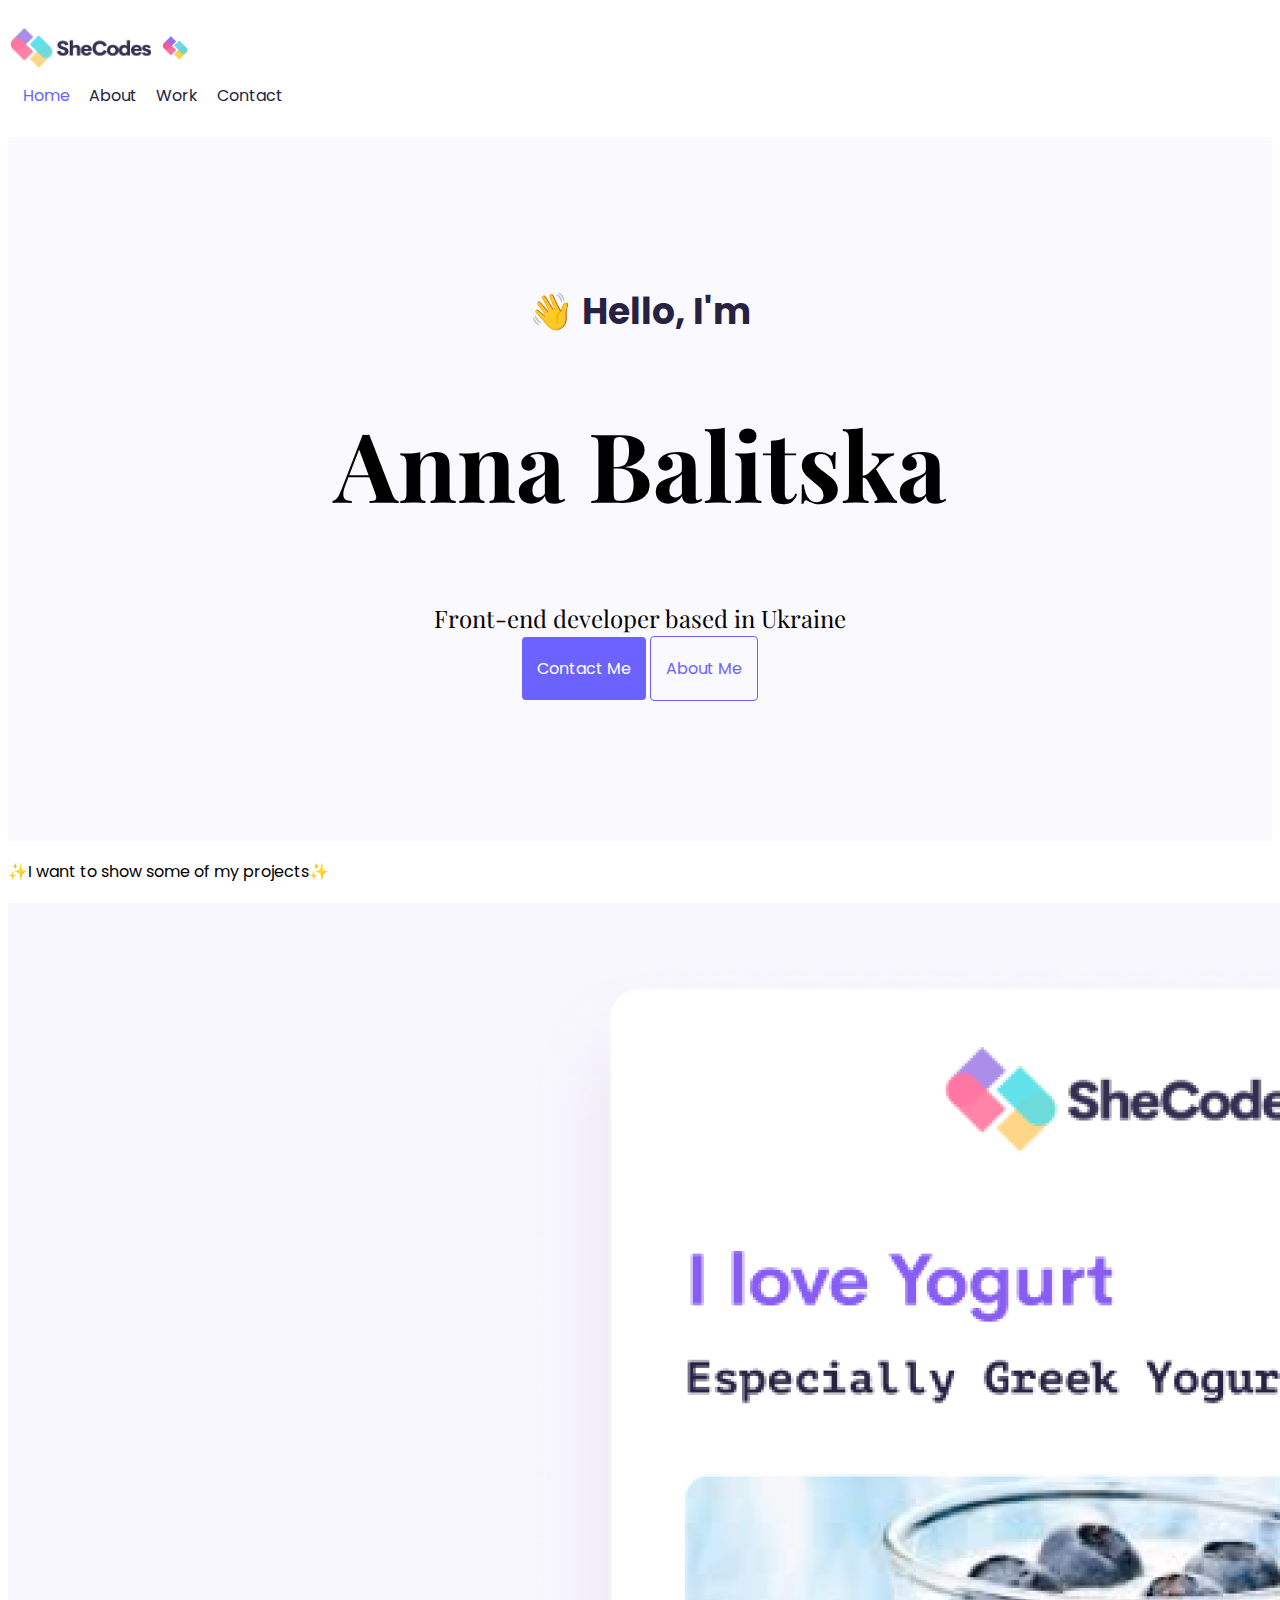
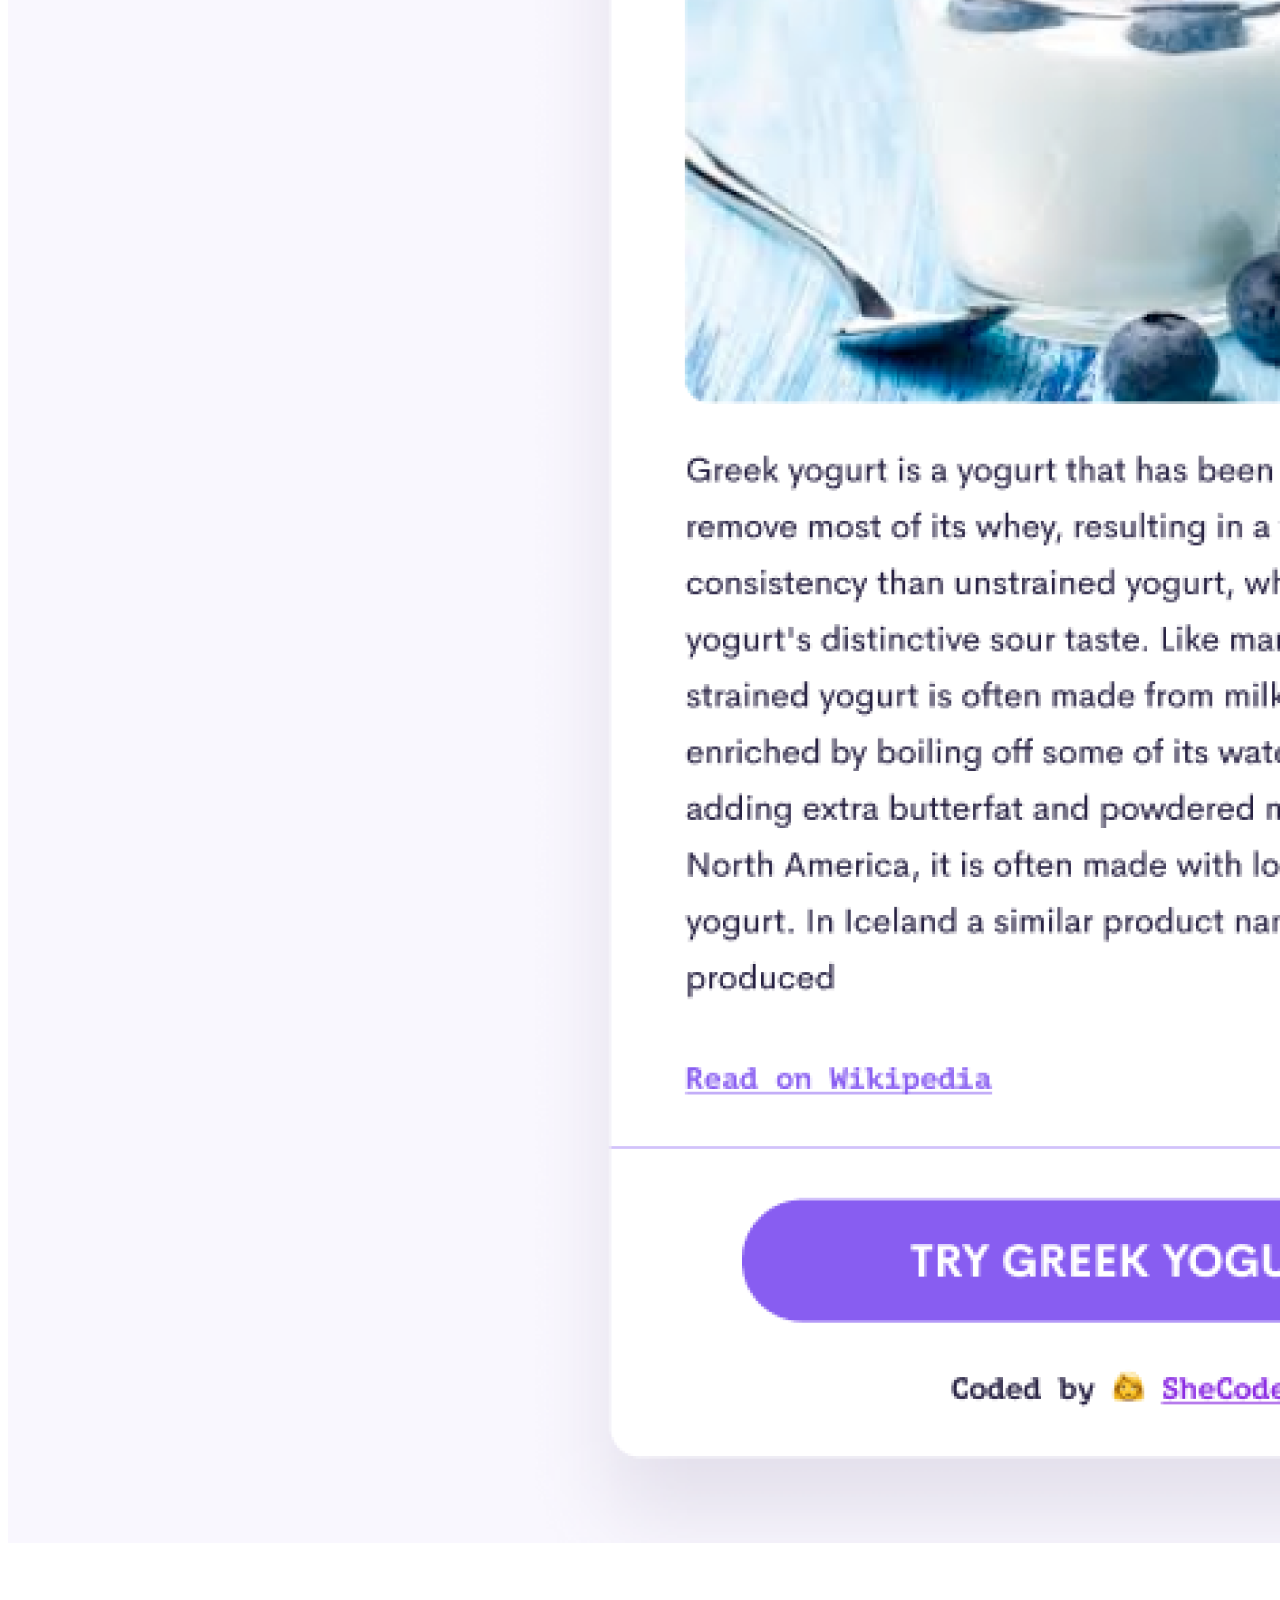
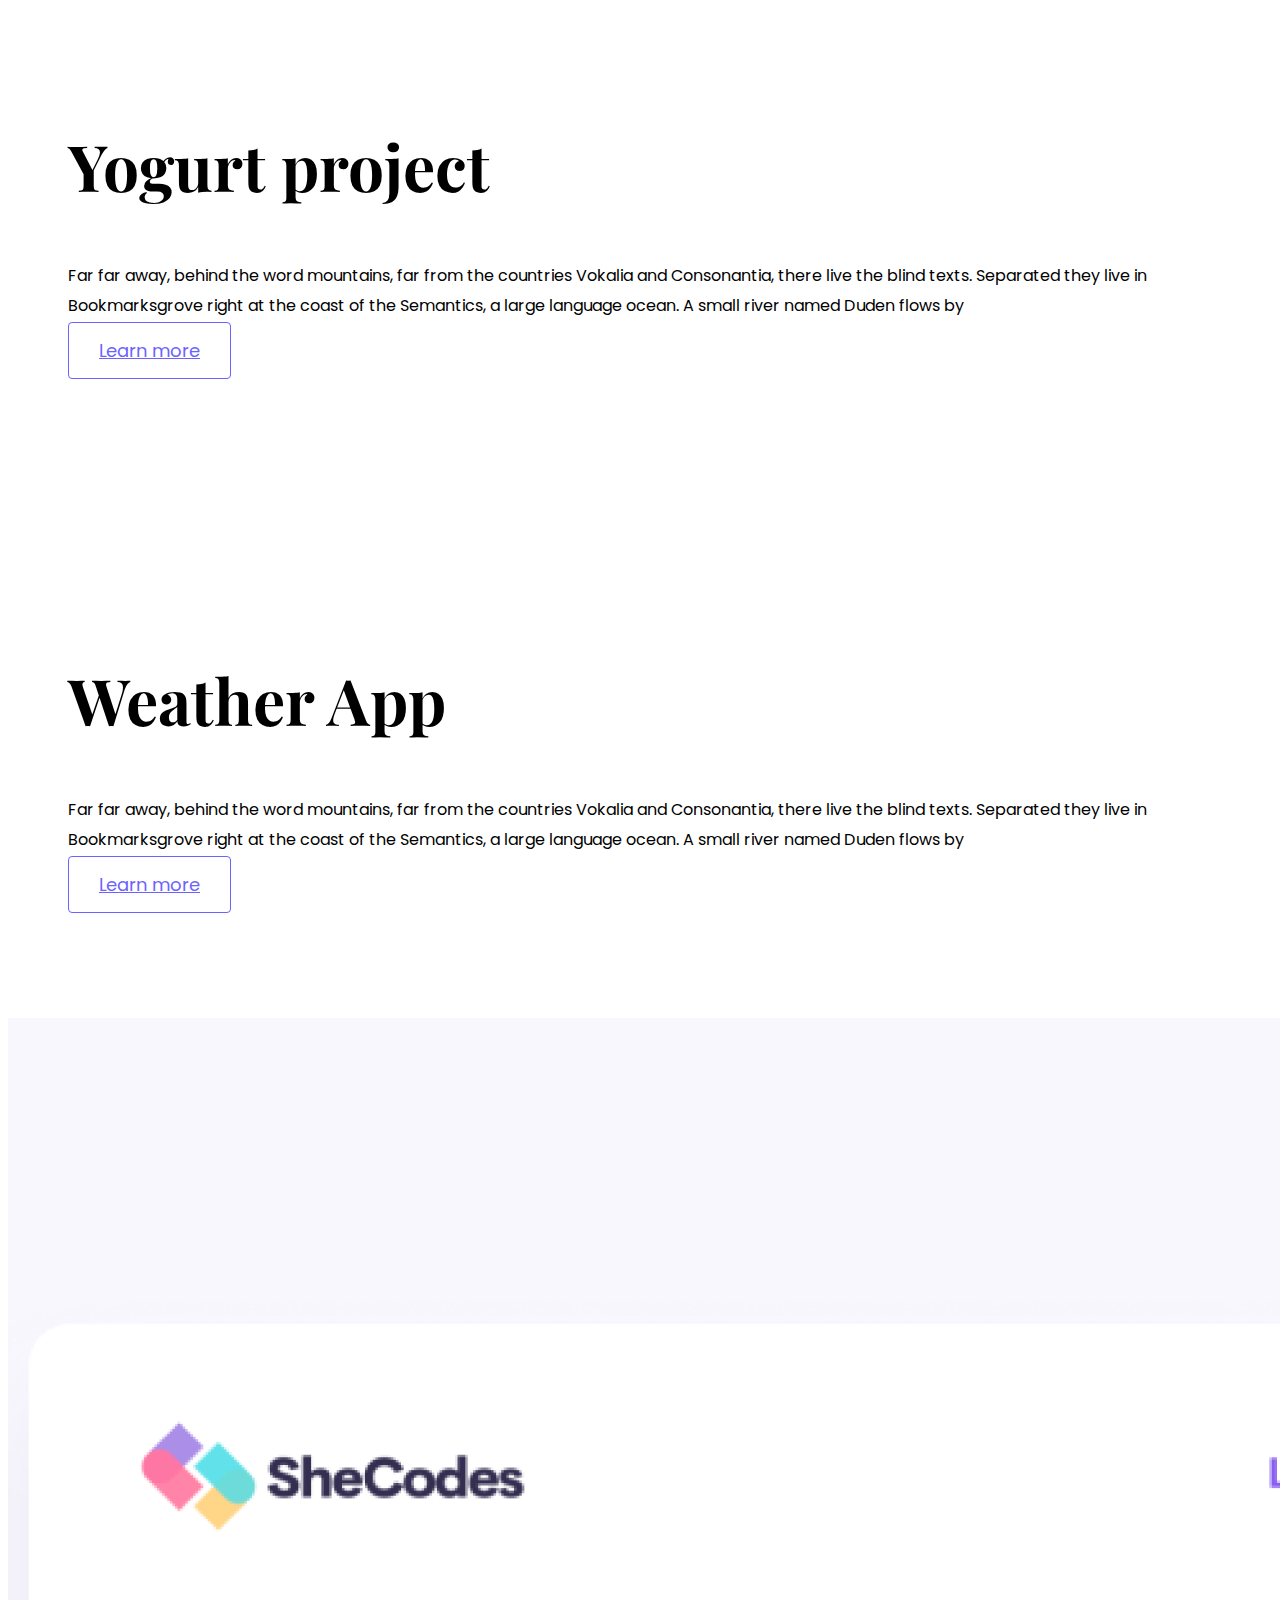
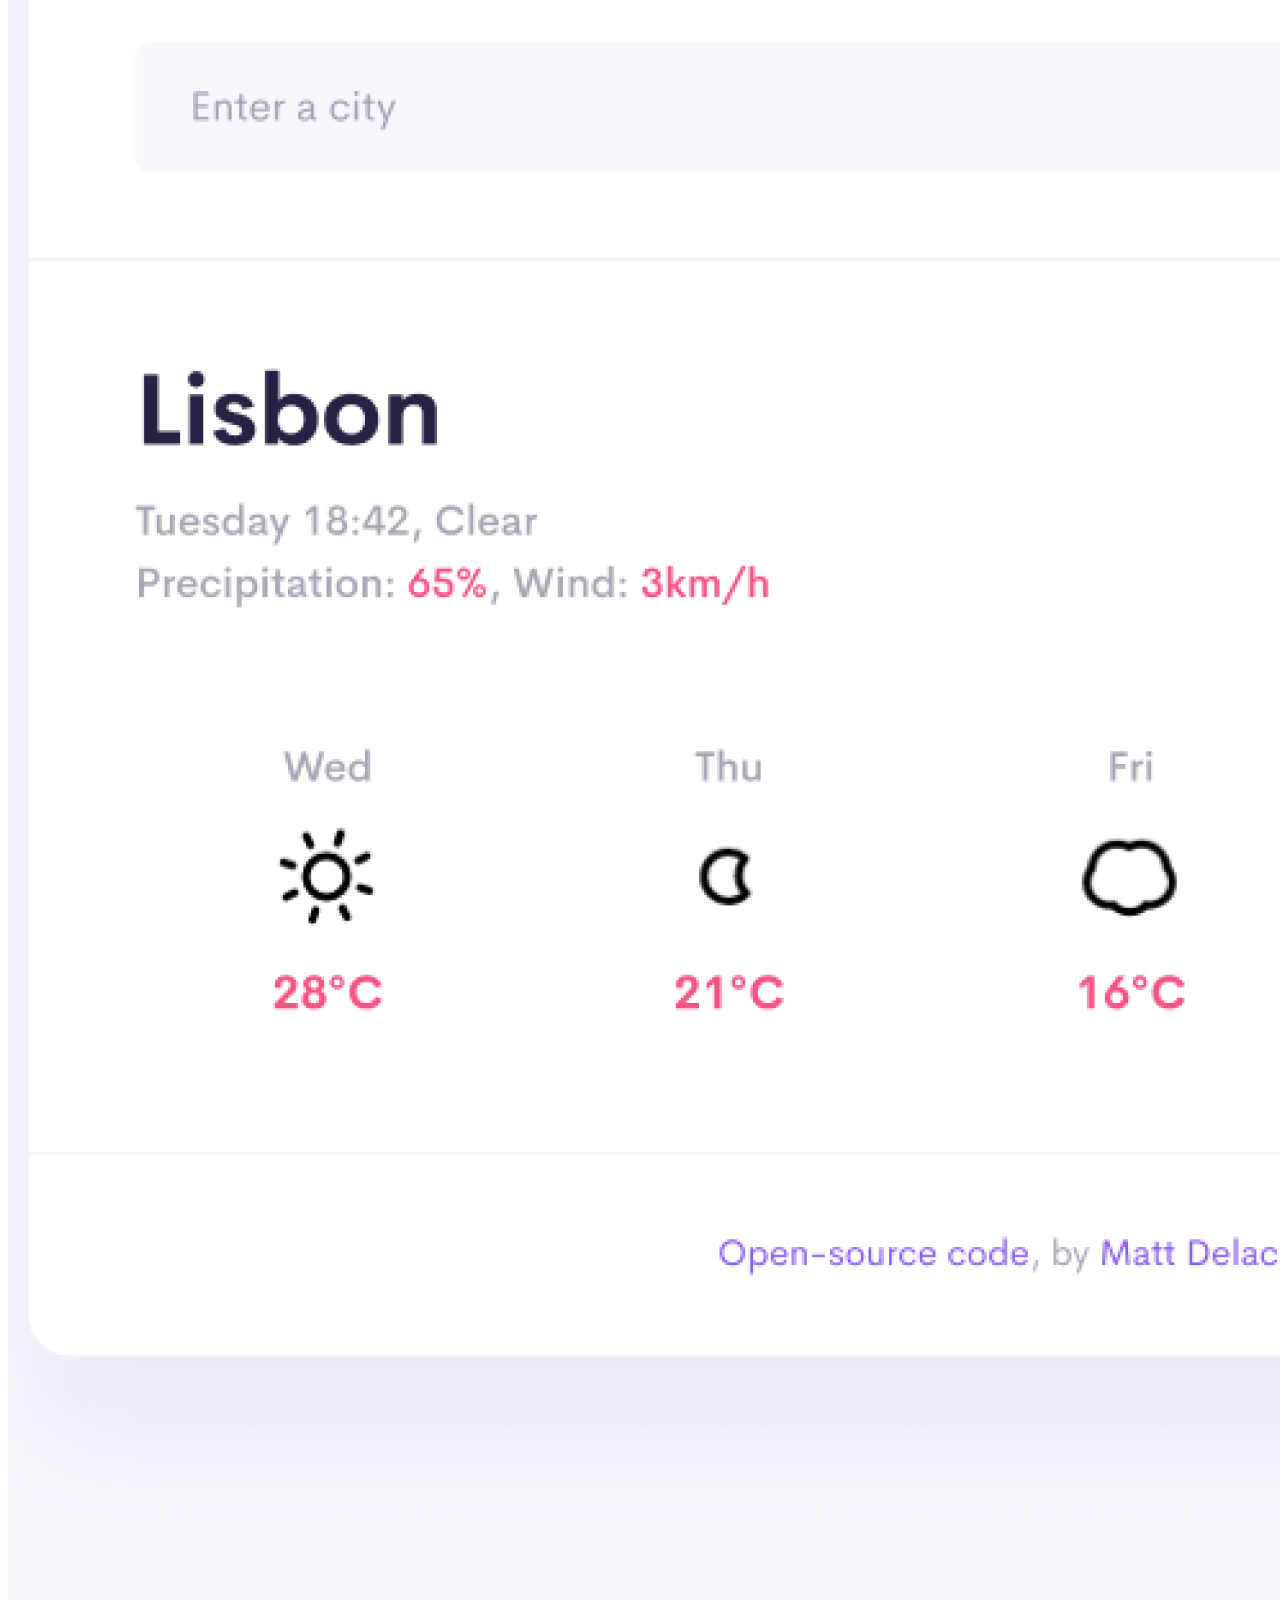
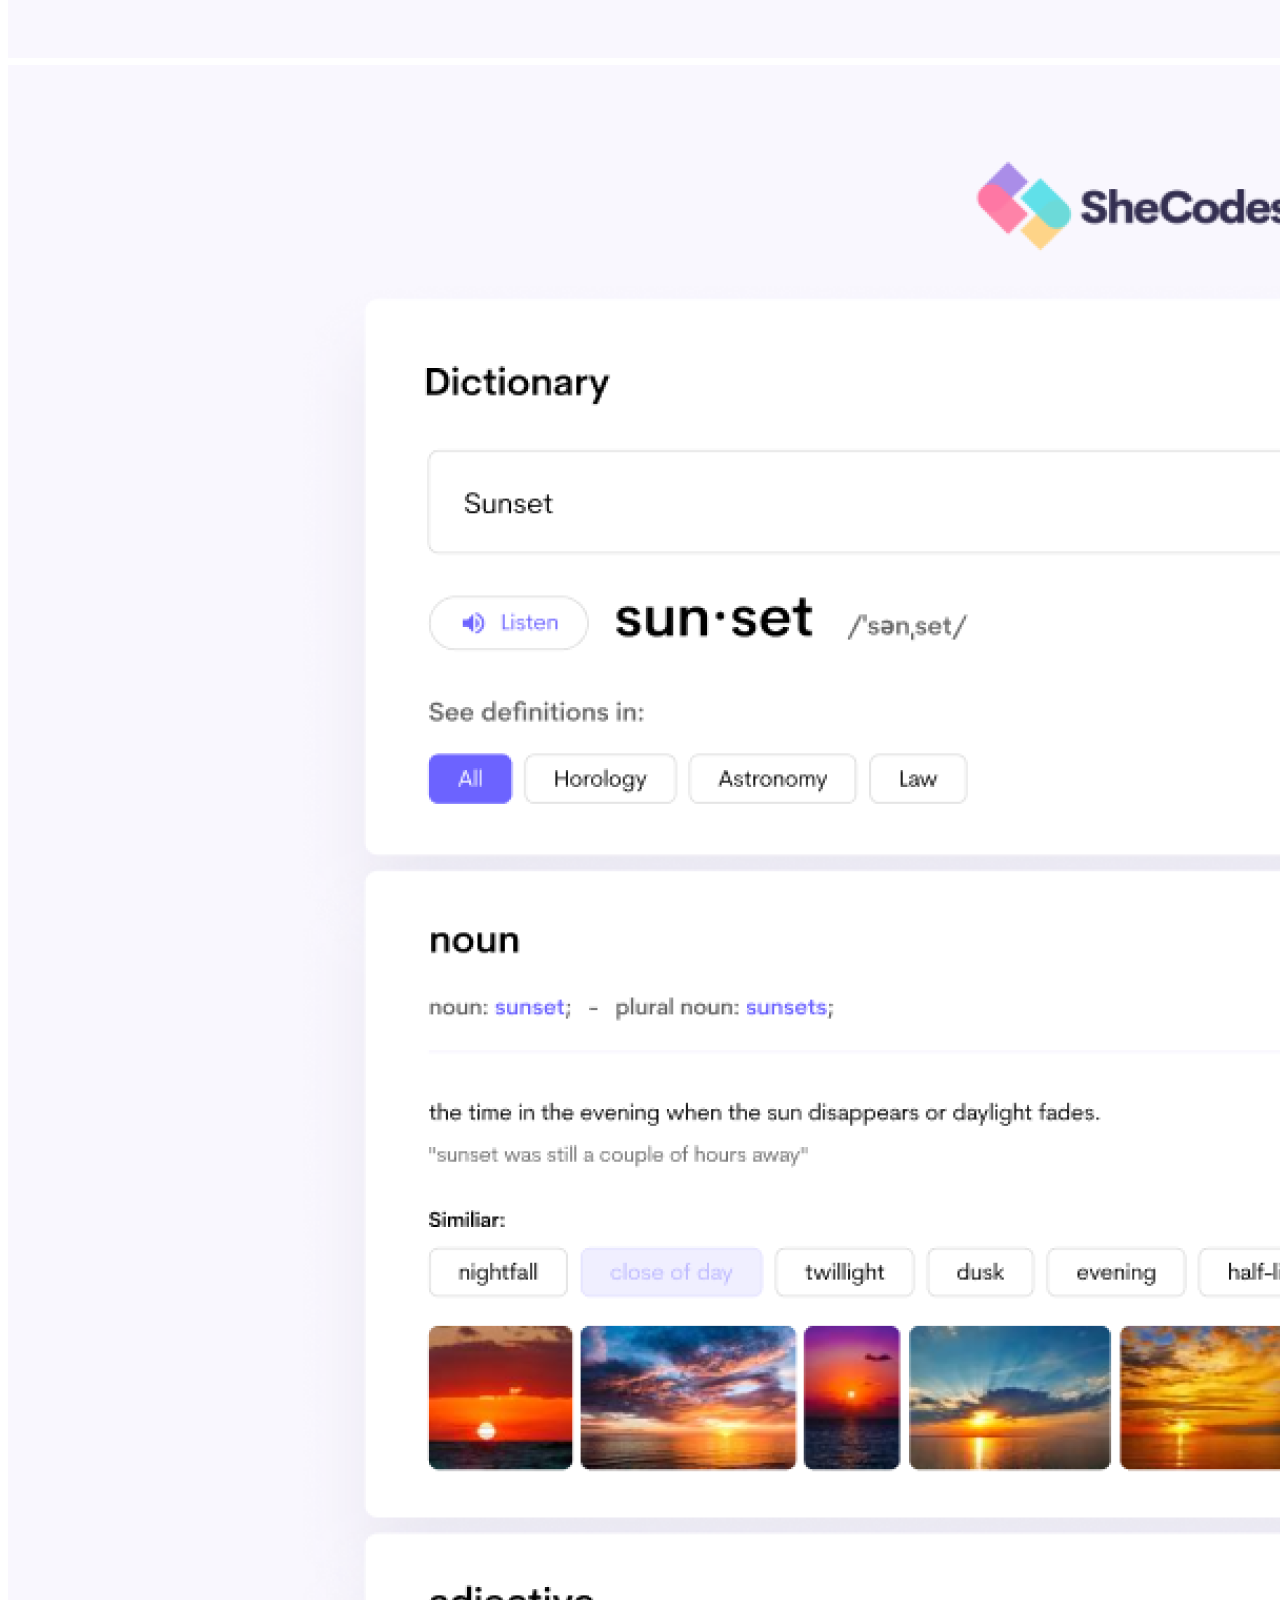
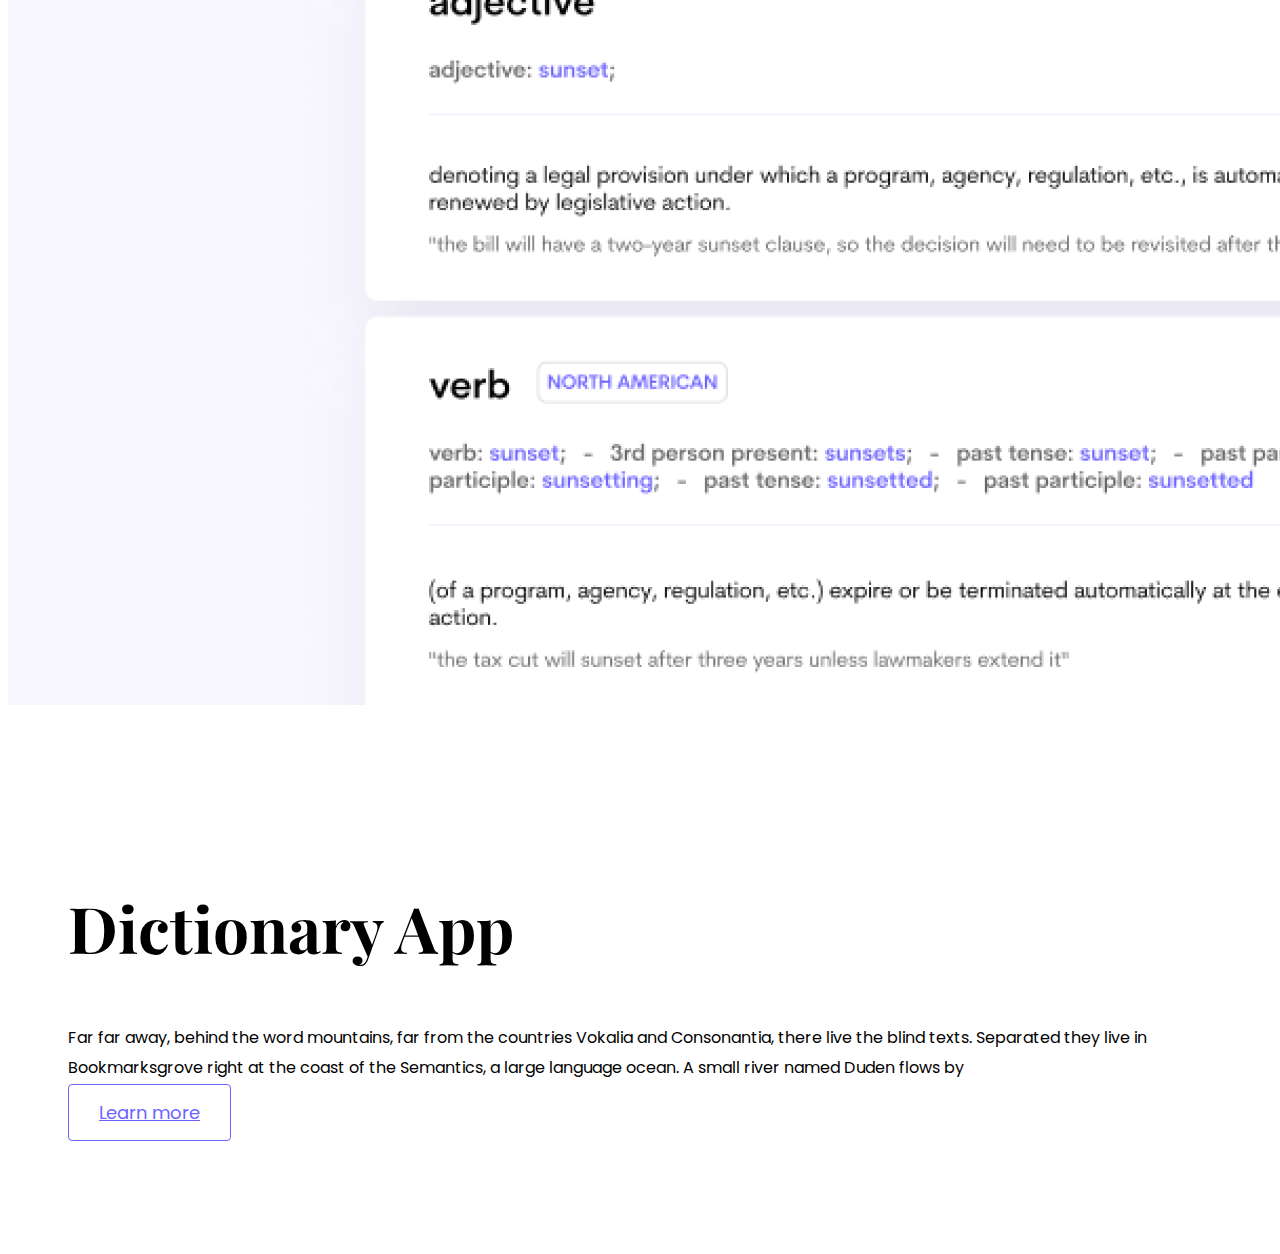
==== index.html @ cbe10afc "Changed navbar" ====
<!DOCTYPE html>
<html lang="en">

<head>
  <meta charset="UTF-8">
  <meta http-equiv="X-UA-Compatible" content="IE=edge">
  <meta name="viewport" content="width=device-width, initial-scale=1.0">
  <meta name="description" content="This is one of the site of a junior Front-end developer. You're welcome">
  <link href="https://cdn.jsdelivr.net/npm/bootstrap@5.0.2/dist/css/bootstrap.min.css" rel="stylesheet"
    integrity="sha384-EVSTQN3/azprG1Anm3QDgpJLIm9Nao0Yz1ztcQTwFspd3yD65VohhpuuCOmLASjC" crossorigin="anonymous">
  <link rel="preconnect" href="https://fonts.googleapis.com">
  <link rel="preconnect" href="https://fonts.gstatic.com" crossorigin>
  <link
    href="https://fonts.googleapis.com/css2?family=Playfair+Display:ital,wght@0,700;1,500&family=Poppins:wght@500;700&display=swap"
    rel="stylesheet">
  <script src="https://cdn.jsdelivr.net/npm/bootstrap@5.0.2/dist/js/bootstrap.bundle.min.js"
    integrity="sha384-MrcW6ZMFYlzcLA8Nl+NtUVF0sA7MsXsP1UyJoMp4YLEuNSfAP+JcXn/tWtIaxVXM"
    crossorigin="anonymous"></script>
  <link rel="stylesheet" href="design/style.css">

  <title>Portfolio of Front-end developer Anna Balitska</title>
</head>

<body>
  <div class="container">
    <nav class="d-flex justify-content-between">
      <a href="/">
        <img src="images/logo.png" class="logo d-none d-md-block" alt="">
        <img src="images/logo-small.jpg" class="logo d-block d-md-none" alt="">
      </a>
      <ul>
        <li class="active">
          <a href="/"> Home</a>
        </li>
        <li>
          <a href="/about.html">About</a>
        </li>
        <li>
          <a href="/work.html">Work</a>
        </li>
        <li><a href="/contact.html">Contact</a>
        </li>
      </ul>
    </nav>
  </div>
  <div class="hero">
    <p>
      👋 Hello, I'm
    </p>
    <h1>
      Anna Balitska
    </h1>
    <h2 class="mb-5">
      Front-end developer based in Ukraine
    </h2>
    <div>
      <a href="about.html#contact" class="primary-link">Contact me</a>
      <a href="about.html" class="second-link">About me</a>
    </div>
  </div>
  <p class="text-center m-5">
    ✨I want to show some of my projects✨
  </p>
  <div class="container">
    <div class="row mb-5">
      <div class="col d-none d-lg-block">
        <img src="images/yogurt.png" alt="yogurt image" class="img-fluid rounded">
      </div>
      <div class="col">
        <div class="project-description">
          <h2 class="mb-5">Yogurt project</h2>
          <p class="mb-5 text-muted">
            Far far away, behind the word mountains, far from the countries Vokalia and Consonantia, there live the
            blind
            texts.
            Separated they live in Bookmarksgrove right at the coast of the Semantics, a large language ocean. A small
            river
            named
            Duden flows by
          </p>
          <a href="" class="btn btn-branding-outline">Learn more</a>
        </div>
      </div>
    </div>
    <div class="row mb-5">
      <div class="col">
        <div class="project-description">
          <h2 class="mb-5">Weather App</h2>
          <p class="mb-5 text-muted">
            Far far away, behind the word mountains, far from the countries Vokalia and Consonantia, there live the
            blind
            texts.
            Separated they live in Bookmarksgrove right at the coast of the Semantics, a large language ocean. A small
            river
            named
            Duden flows by
          </p>
          <a href="" class="btn btn-branding-outline">Learn more</a>
        </div>
      </div>
      <div class="col d-none d-lg-block">
        <img src="images/weather.png" alt="weather image" class="img-fluid rounded">
      </div>
    </div>
    <div class="row">
      <div class="col d-none d-lg-block">
        <img src="images/dictionary.png" alt="dictionary image" class="img-fluid rounded">
      </div>
      <div class="col">
        <div class="project-description">
          <h2 class="mb-5">Dictionary App</h2>
          <p class="mb-5 text-muted">
            Far far away, behind the word mountains, far from the countries Vokalia and Consonantia, there live the
            blind
            texts.
            Separated they live in Bookmarksgrove right at the coast of the Semantics, a large language ocean. A small
            river
            named
            Duden flows by
          </p>
          <a href="" class="btn btn-branding-outline">Learn more</a>
        </div>
      </div>
    </div>
  </div>
</body>

</html>
---- design/style.css ----
:root {
  --branding-color: #6c63ff;
  --secondary-color: #faf9fd;
  --default-font-family: 'Poppins', sans-serif;
  --heading-font-family: 'Playfair Display', serif;
}

h1,
h2,
h3,
h4,
h5,
h6 {
  color: black;
  font-weight: bold;
  font-family: var(--heading-font-family);
}

body {
  font-family: var(--default-font-family);
}

h1 {
  font-size: 96px;
  text-align: center;
  line-height: 1.5;
}

h2 {
  font-size: 64px;
}

p {
  font-weight: normal;
  font-size: 16px;
  line-height: 30px;
}

.content-container {
  padding: 160px 20px;
}

.content h1 {
  font-size: 64px;
  line-height: 80px;
}

.content h2 {
  font-size: 18px;
  font-family: var(--default-font-family);
}

.content {
  margin: 30px;
}

.content h3 {
  font-family: var(--default-font-family);
  font-size: 24px;
  line-height: 1.5;
}

.content p {
  font-size: 14px;
}

.my-pic {
  display: block;
  max-width: 70%;
  margin: 50px auto;
}

.primary-link {
  border-radius: 4px;
  padding: 20px 15px;
  text-decoration: none;
  text-transform: capitalize;
  background: var(--branding-color);
  box-shadow: var(--box-shadow);
  color: white;
}

.second-link {
  border-radius: 4px;
  padding: 20px 15px;
  text-decoration: none;
  text-transform: capitalize;
  color: var(--branding-color);
  border: 1px solid var(--branding-color);
}

.hero {
  background: var(--secondary-color);
  text-align: center;
  padding: 160px 20px;
}

.hero p {
  font-size: 36px;
  margin: 0;
  font-weight: bold;
  color: #272142;
}

.hero h2 {
  font-size: 24px;
  font-weight: normal;
  line-height: 1.5;
  font-family: var(--heading-font-family);
}

.btn-branding-outline {
  color: var(--branding-color);
  border: 1px solid var(--branding-color);
  border-radius: 4px;
  font-size: 18px;
  line-height: 27px;
  padding: 15px 30px;
}

.project-description {
  padding: 120px 60px;
}

.about-page {
  margin-top: 100px;
  margin-bottom: 50px;
}

.email-link {
  display: flex;
  justify-content: center;
  color: var(--branding-color);
  font-size: 28px;
  text-decoration: none;
}

.email-link:hover {
  text-decoration: underline;
}

nav {
  padding: 20px 0;
}

nav ul {
  padding: 0;
  margin: 0;
}

nav li {
  display: inline;
  list-style: none;
  line-height: 42px;
  margin-left: 15px;
}

nav a {
  text-decoration: none;
  color: #272142;
  transition: all 100ms ease-in-out;
}

nav a:hover,
nav li.active a {
  color: var(--branding-color);
}

.logo {
  max-height: 40px;
}

@media (max-width: 900px) {
  h1 {
    font-size: 44px;
    line-height: 56px;
  }
  h2 {
    font-size: 44px;
  }

  .hero {
    padding: 80px 20px;
  }

  .project-description {
    padding: 0;
    text-align: center;
  }

  .content {
    text-align: center;
    padding: 0;
  }
}
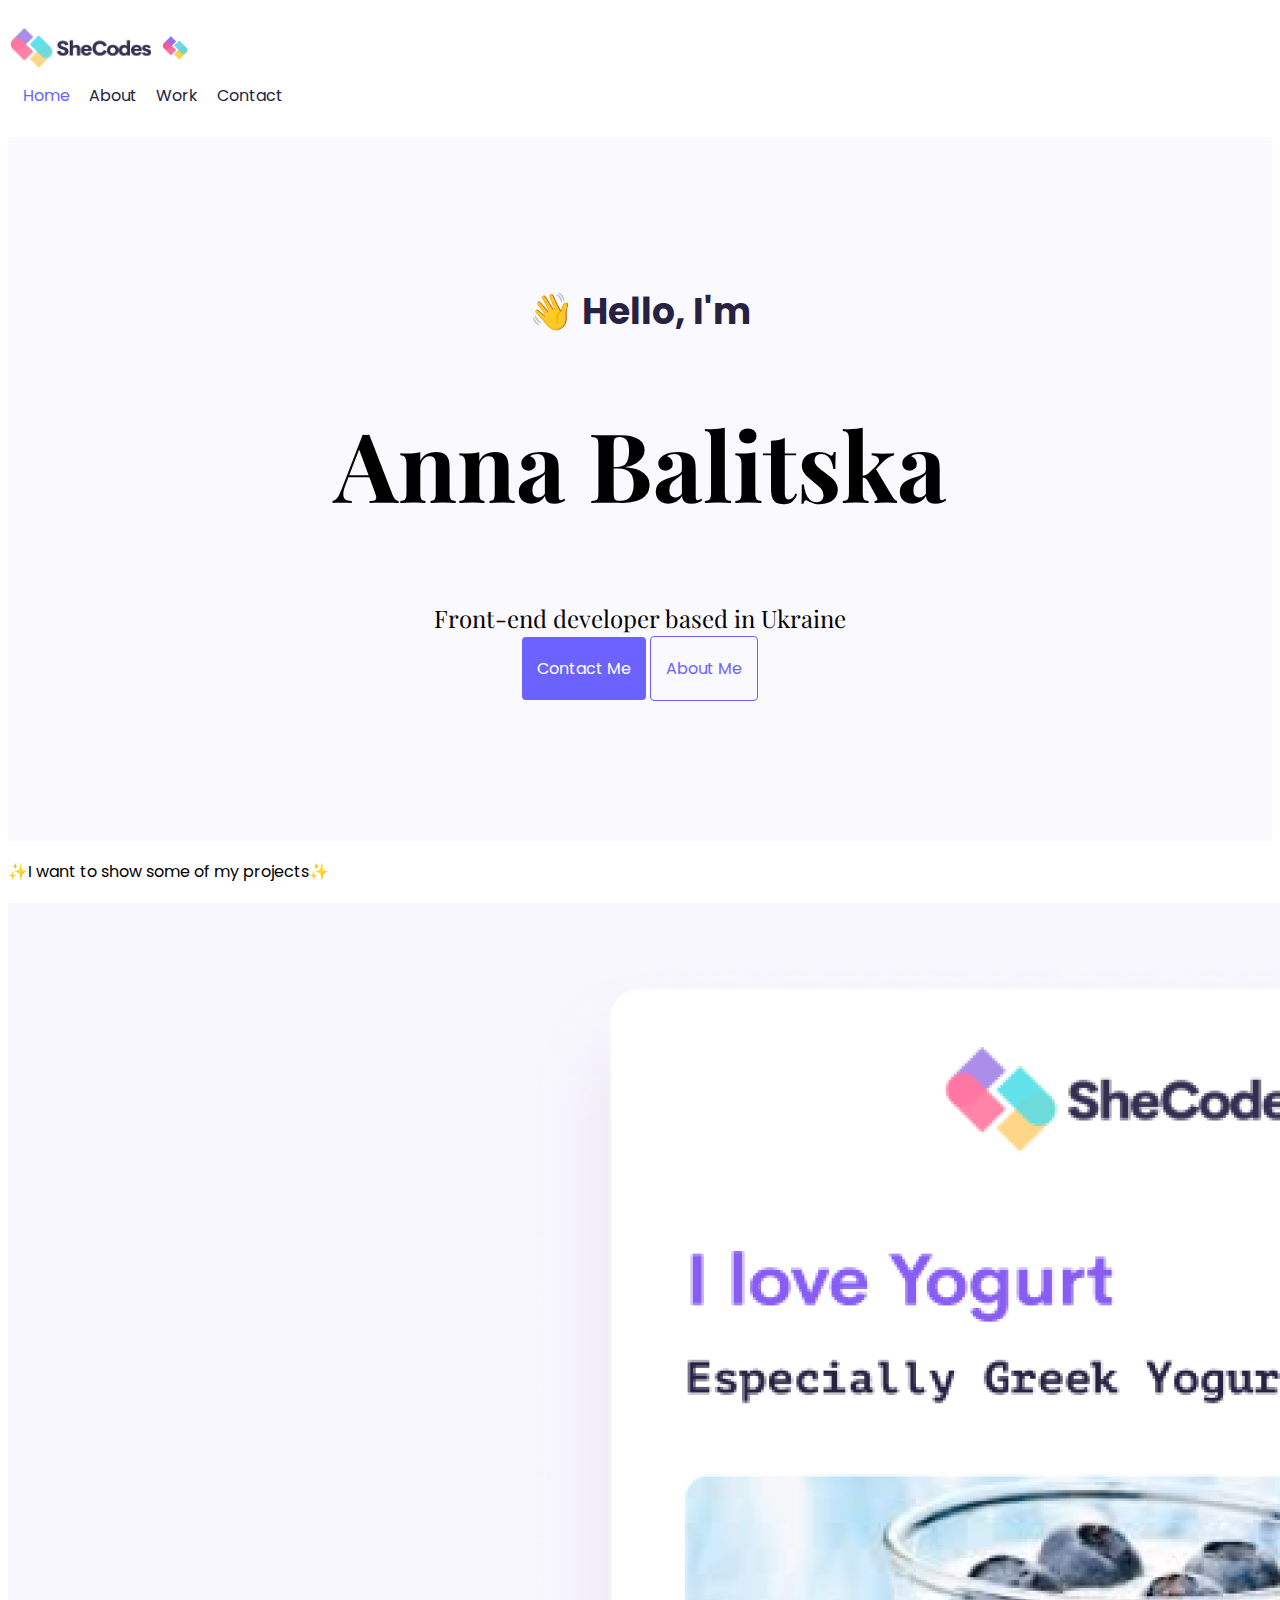
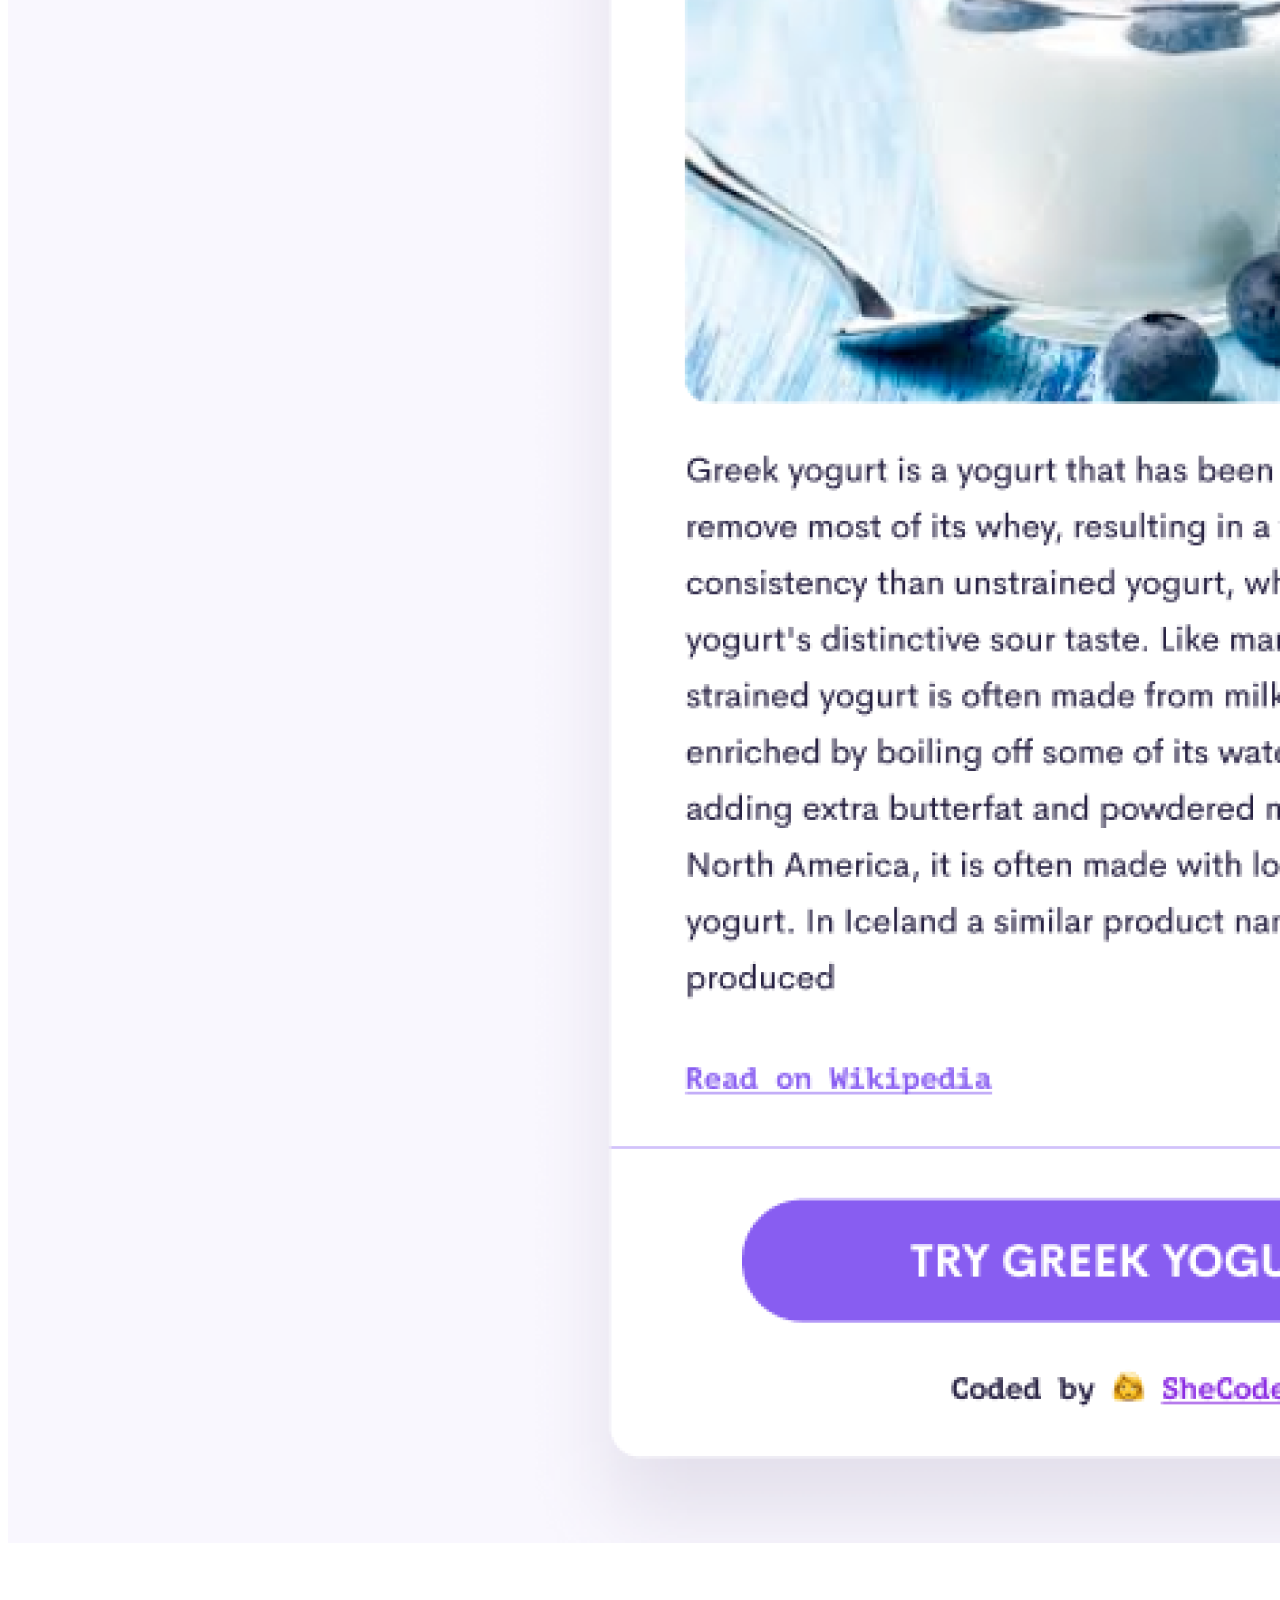
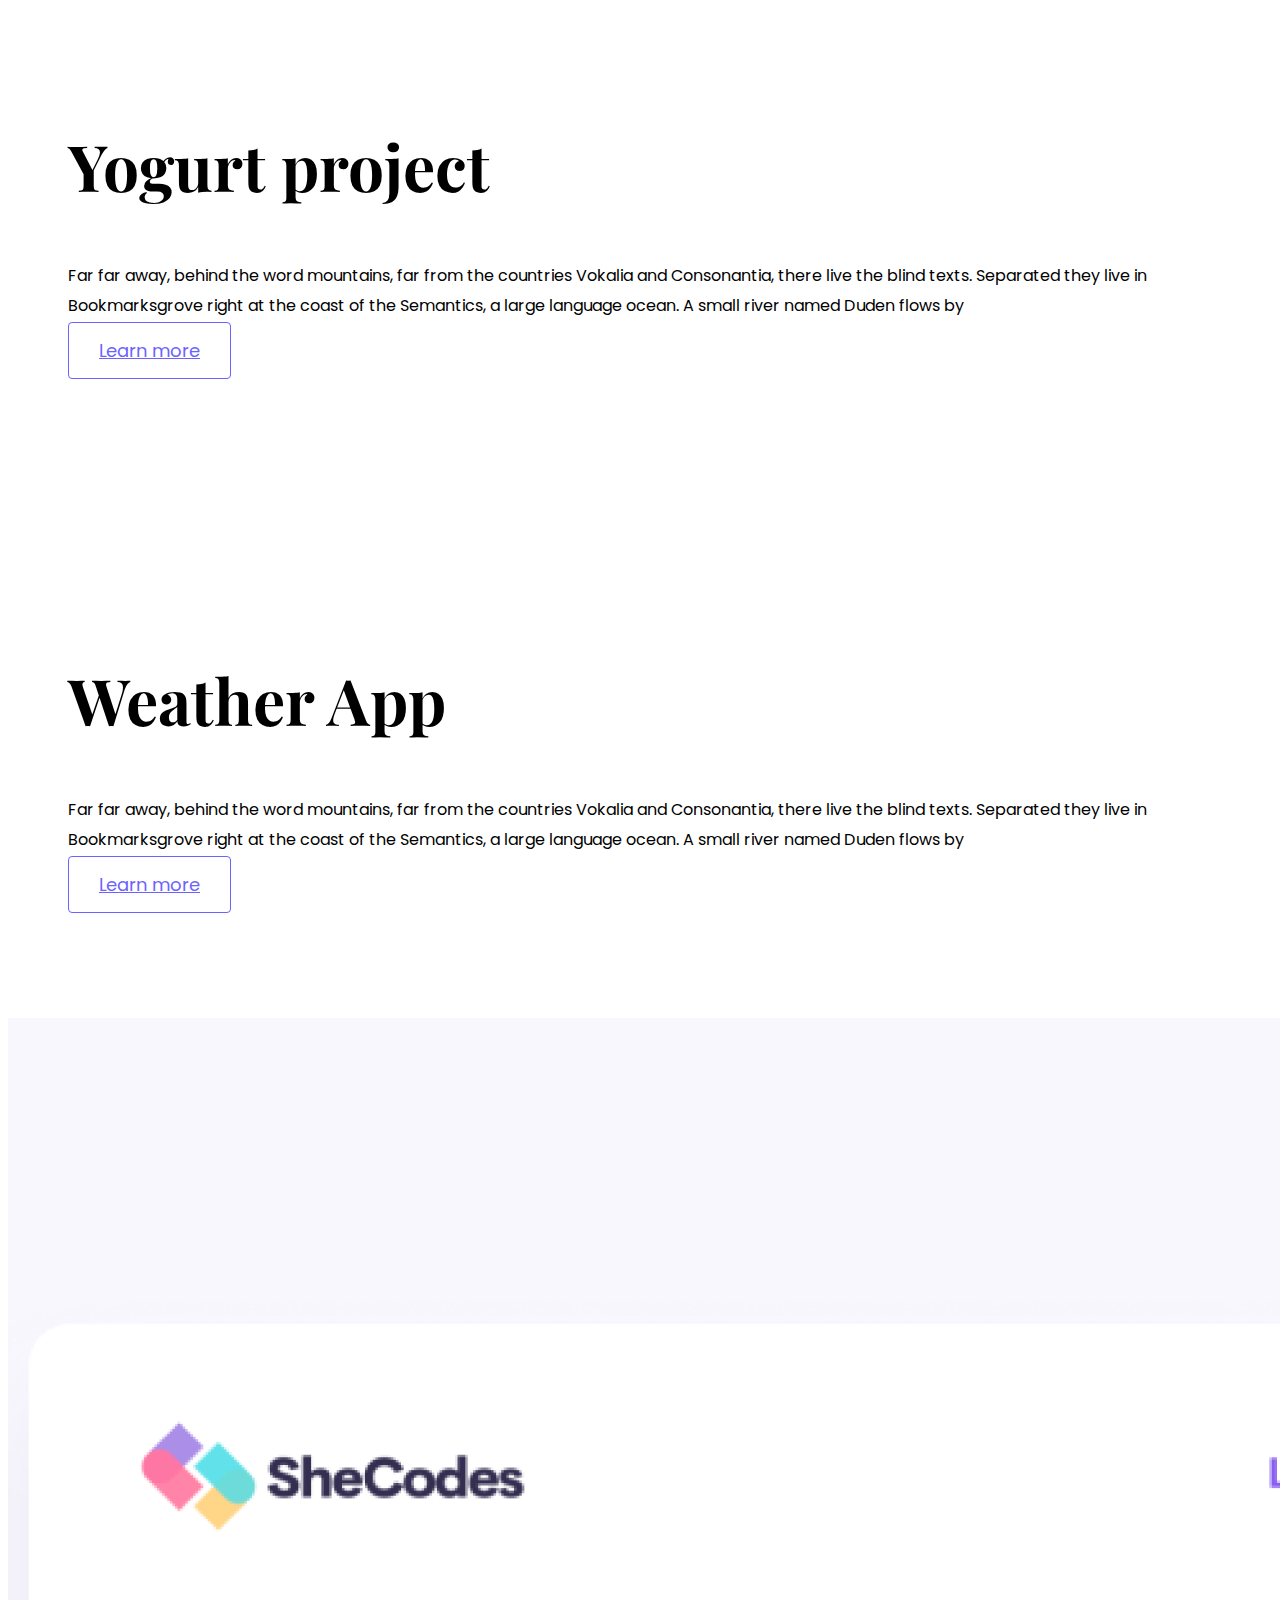
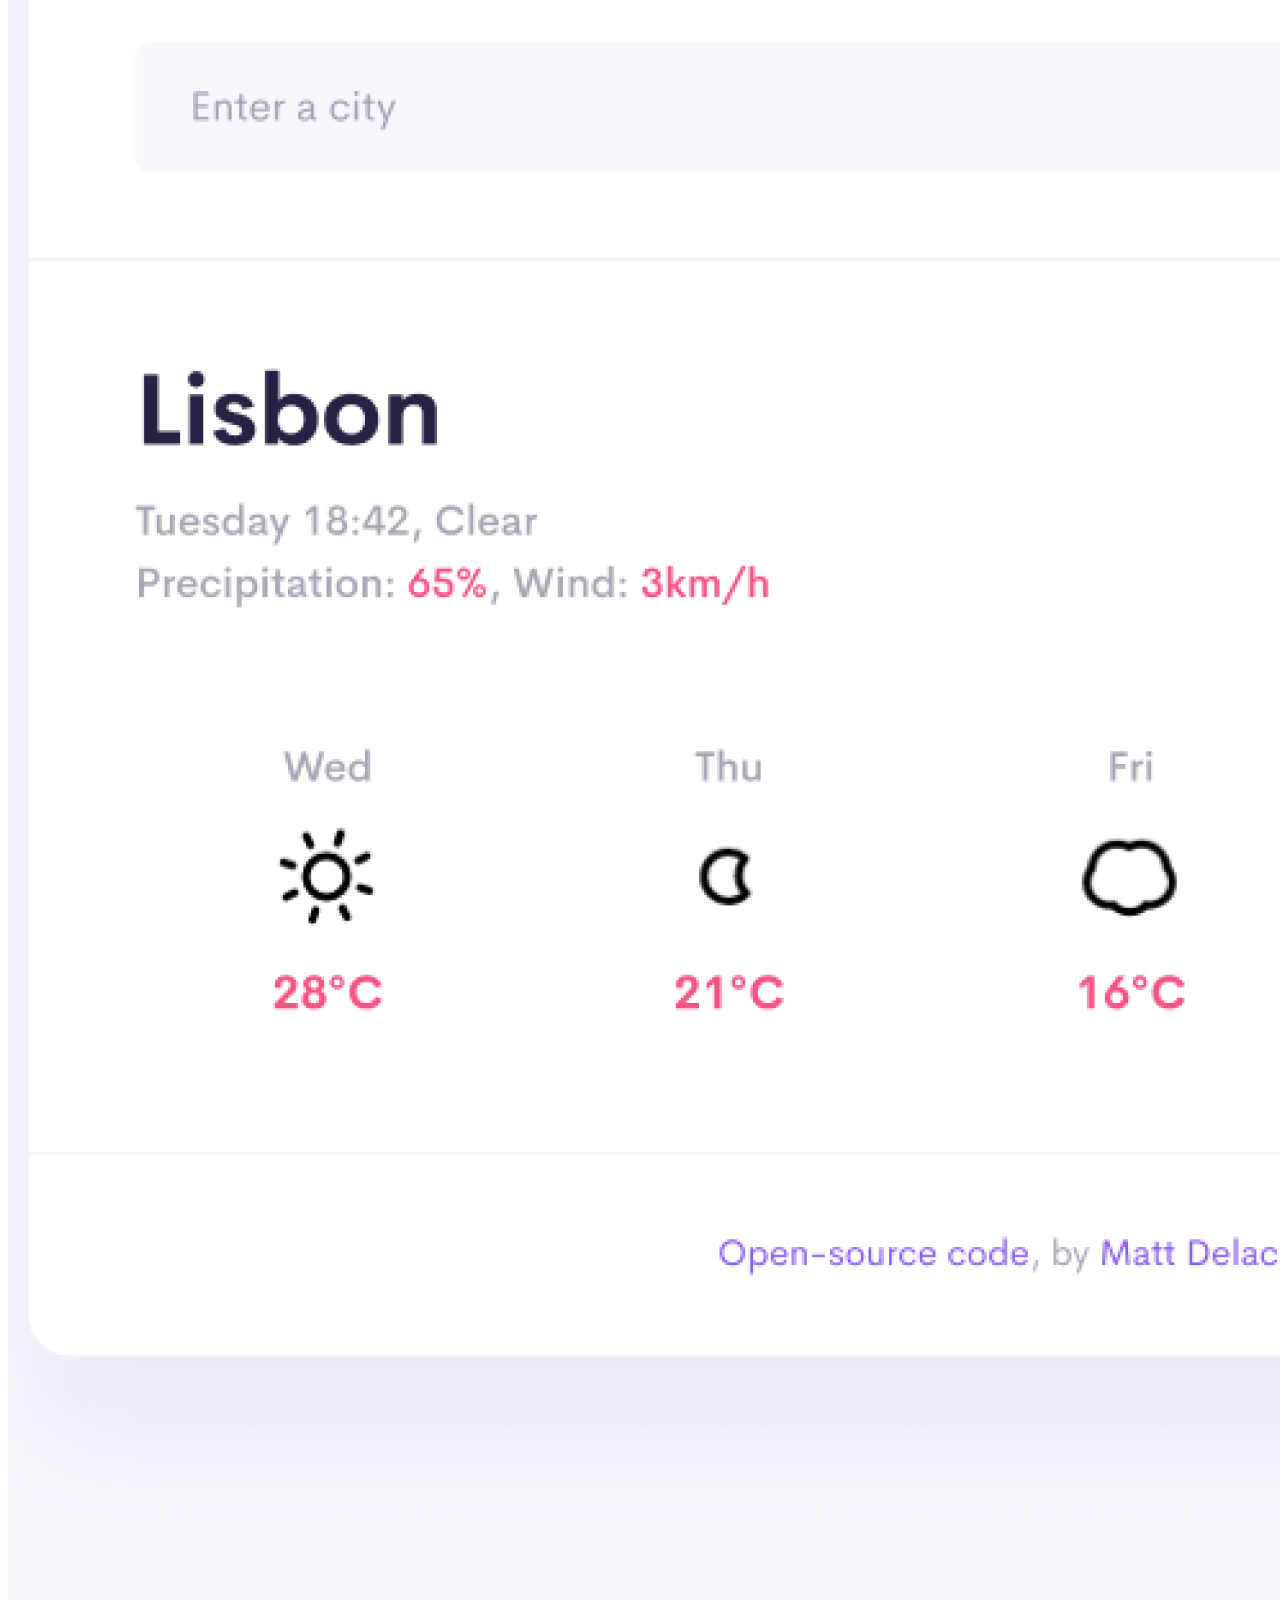
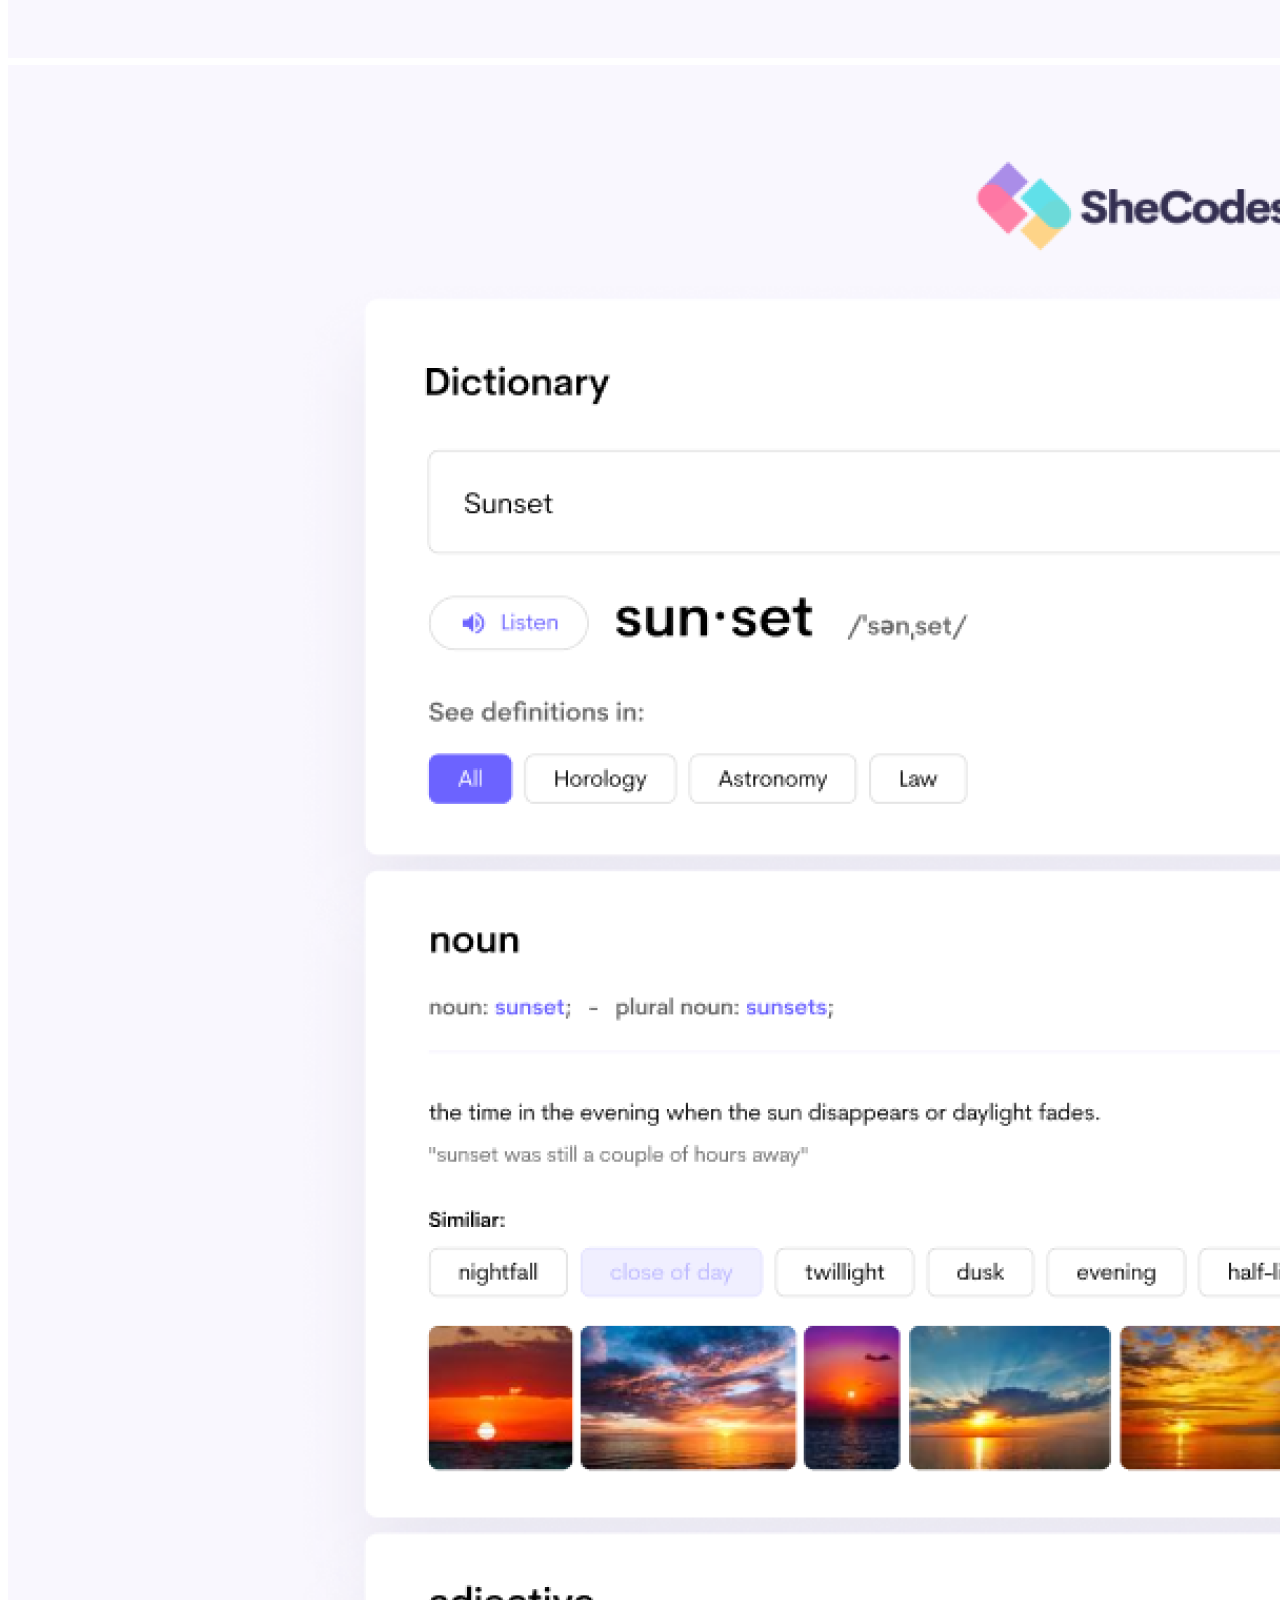
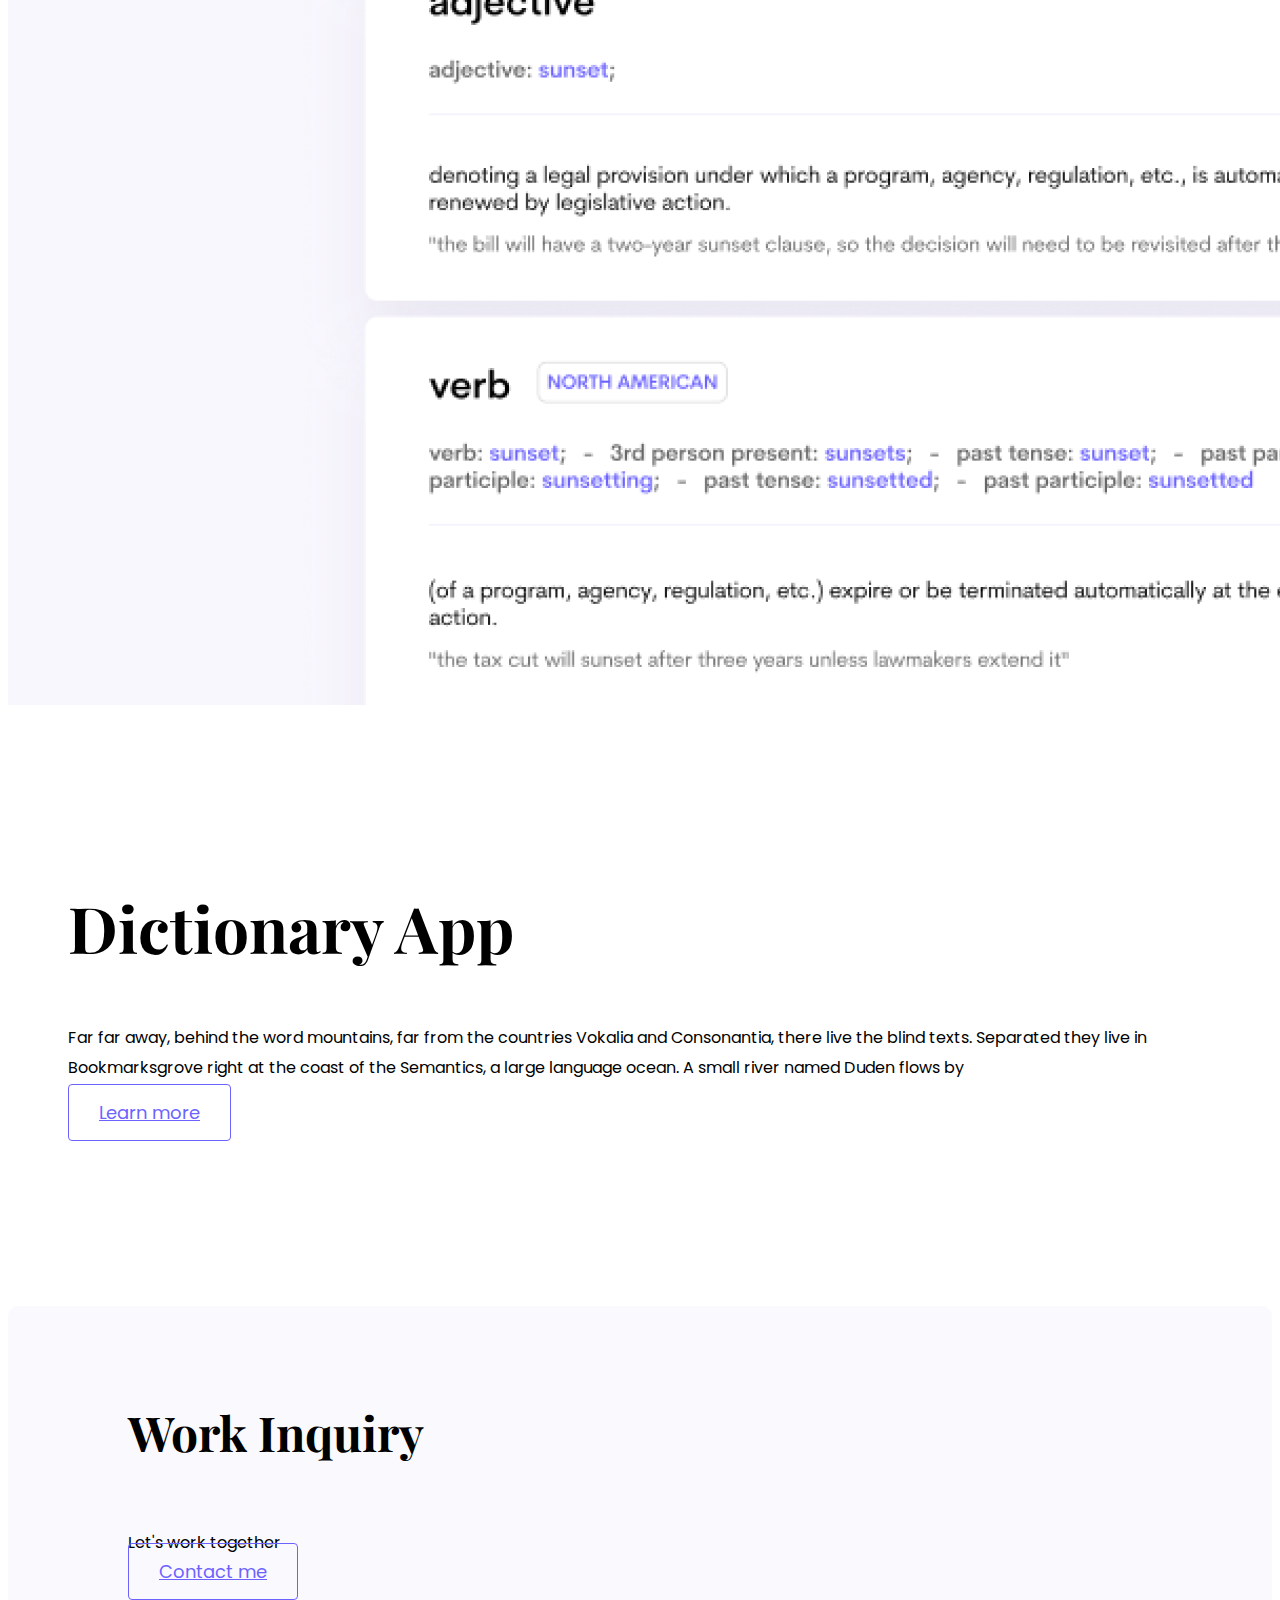
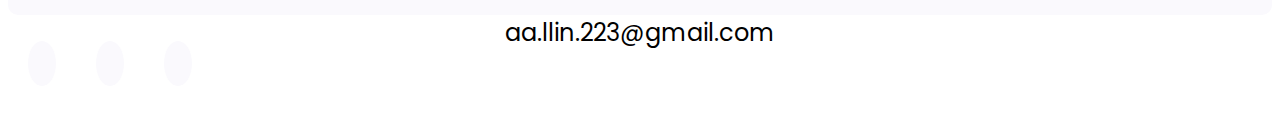
==== commit 0c88b9f4: "Added a footer" ====
--- a/index.html
+++ b/index.html
@@ -122,6 +122,33 @@
         </div>
       </div>
     </div>
+    <footer>
+      <div class="contact-box justify-content-between mb-5 d-none d-md-flex">
+        <div>
+          <h4>
+            Work Inquiry
+          </h4>
+          <p>Let's work together</p>
+        </div>
+        <div>
+          <a href="contact.html" class="btn btn-branding-outline mt-3">Contact me</a>
+        </div>
+      </div>
+      <div class="d-flex justify-content-center mb-5">
+        <a href="mailto:aa.llin.223@gmail.com" class="email-link">aa.llin.223@gmail.com</a>
+      </div>
+      <div class="social-links d-flex justify-content-center">
+        <a href="https://instagram.com/anya13731">
+          <i class="fab fa-instagram"></i>
+        </a>
+        <a href="https://github.com/AnniLix" target="_blank">
+          <i class="fab fa-github"></i>
+        </a>
+        <a href="https://twitter.com/fluffy_bun_">
+          <i class="fab fa-twitter"></i>
+        </a>
+      </div>
+    </footer>
   </div>
 </body>
 
--- a/design/style.css
+++ b/design/style.css
@@ -30,6 +30,10 @@
   font-size: 64px;
 }
 
+h4 {
+  font-size: 48px;
+}
+
 p {
   font-weight: normal;
   font-size: 16px;
@@ -170,6 +174,47 @@
   max-height: 40px;
 }
 
+footer {
+  margin: 60px 0;
+}
+
+footer .contact-box {
+ background: var(--secondary-color);
+ padding: 30px 120px;
+ border-radius: 10px; 
+}
+
+footer .contact-box p {
+  margin: 0;
+}
+
+footer .email-link {
+  text-decoration: none;
+  color: black;
+  font-size: 24px;
+  text-align: center;
+}
+
+footer .email-link:hover {
+  color: var(--branding-color);
+}
+
+footer .social-links a {
+  margin: 0 20px;
+  color: var(--branding-color);
+  background: var(--secondary-color);
+  padding: 10px 14px;
+  font-size: 18px;
+  border-radius: 50%;
+  transition: all 100ms ease-in-out;
+}
+
+footer .social-links a:hover {
+  color: white;
+  background: var(--branding-color);
+}
+
+
 @media (max-width: 900px) {
   h1 {
     font-size: 44px;
@@ -179,6 +224,10 @@
     font-size: 44px;
   }
 
+  h4 {
+    font-size: 26px;
+  }
+
   .hero {
     padding: 80px 20px;
   }
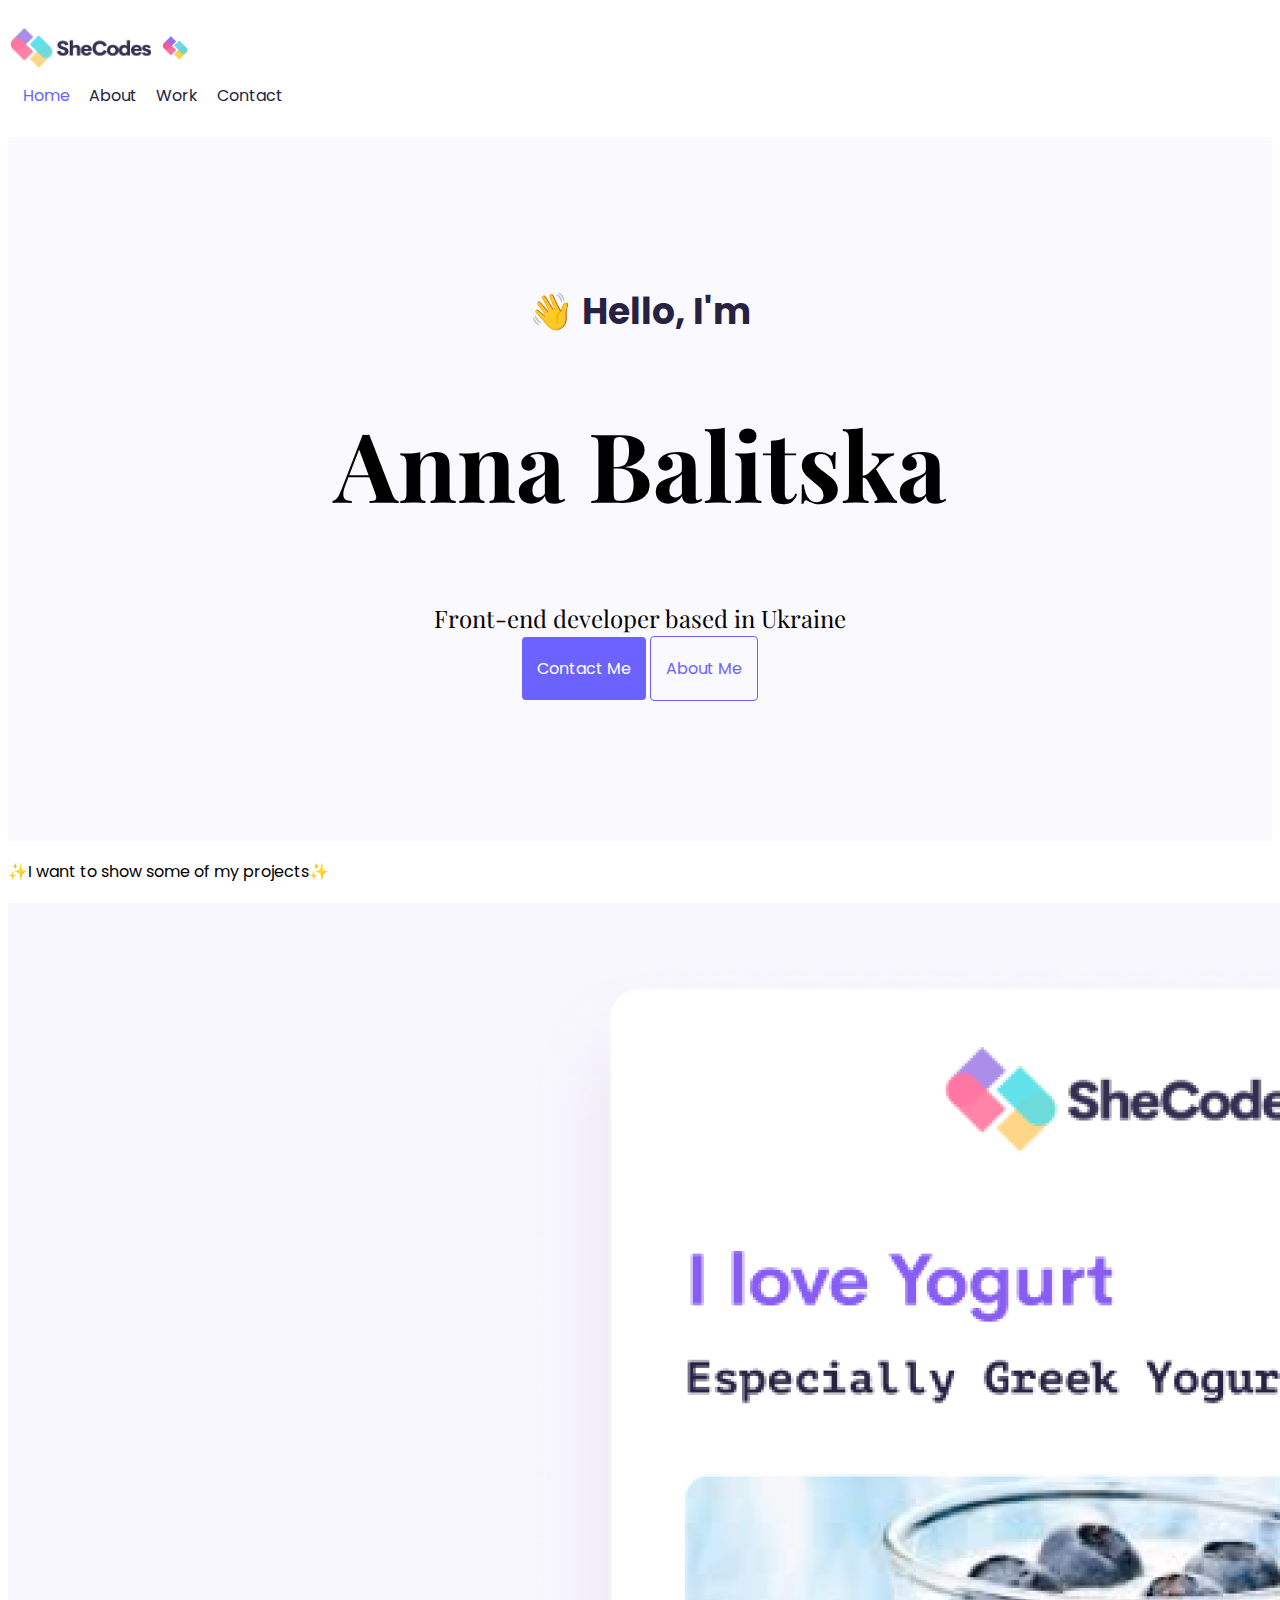
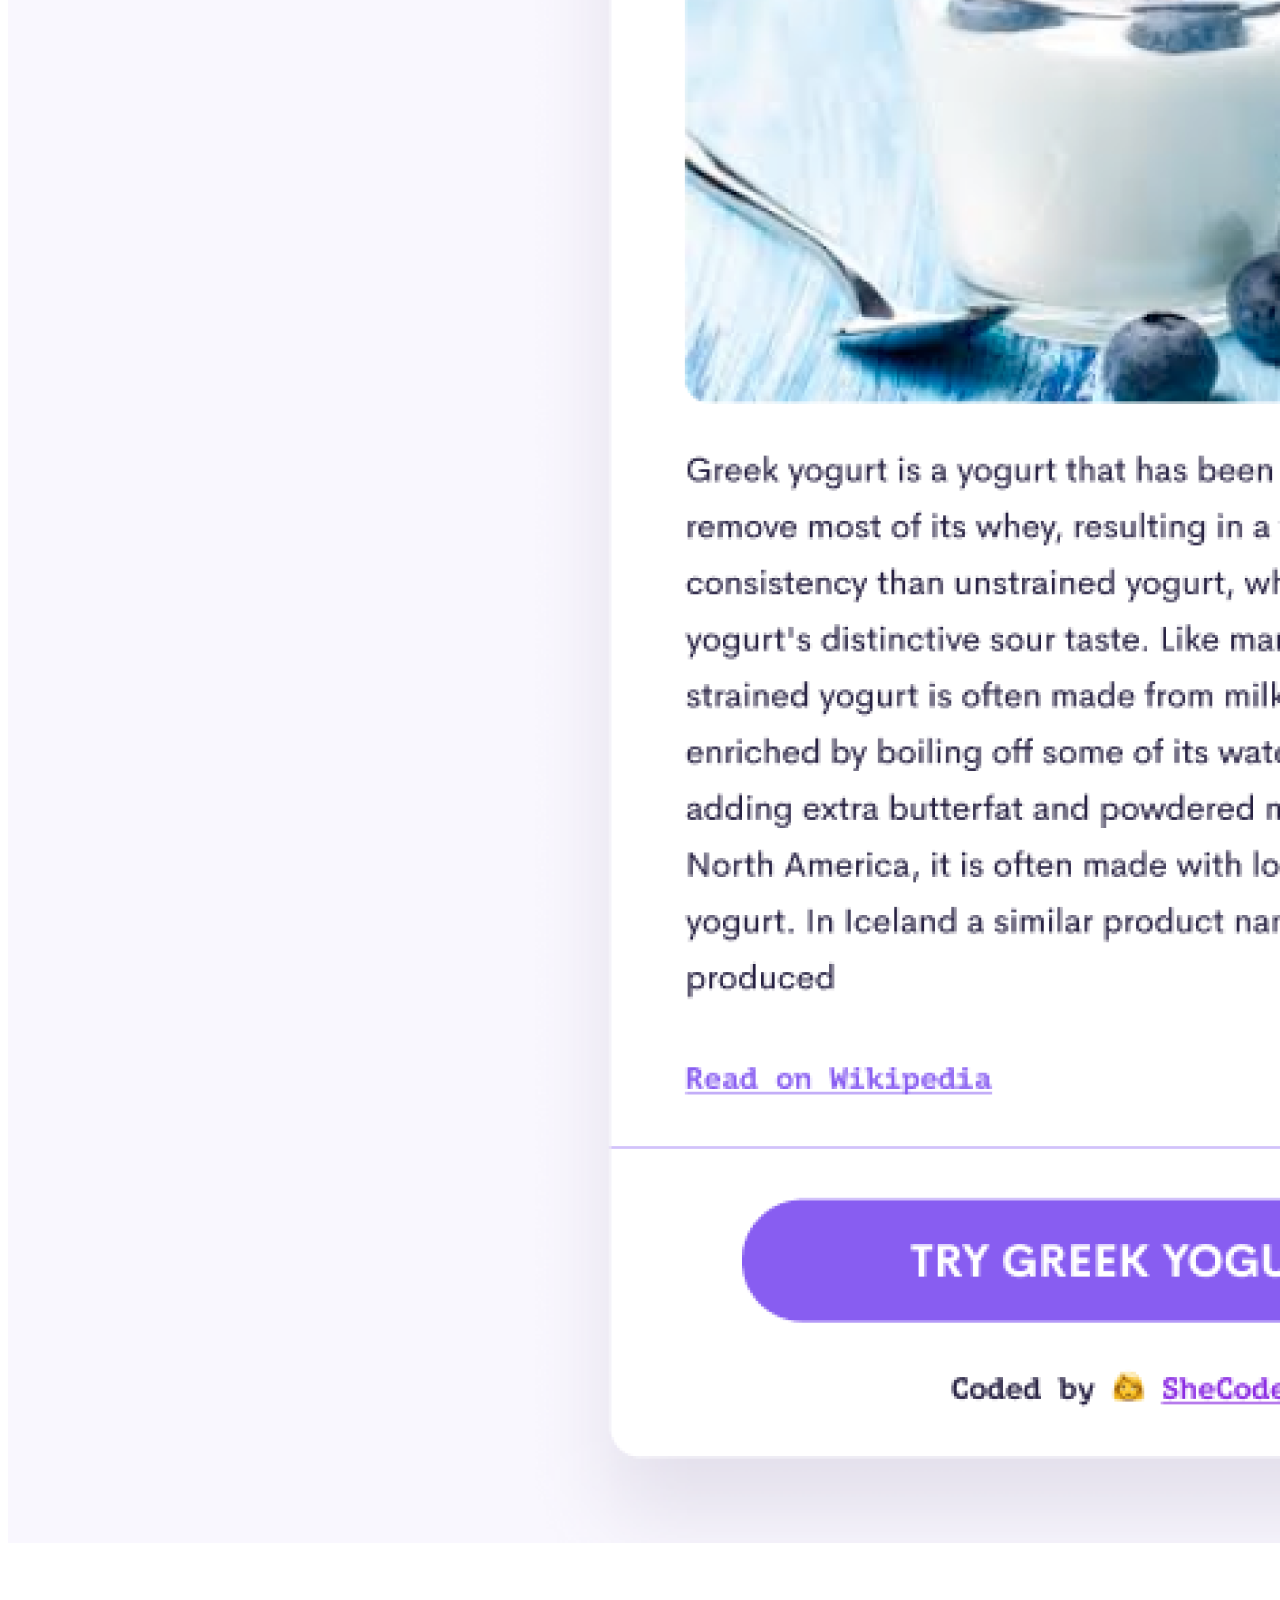
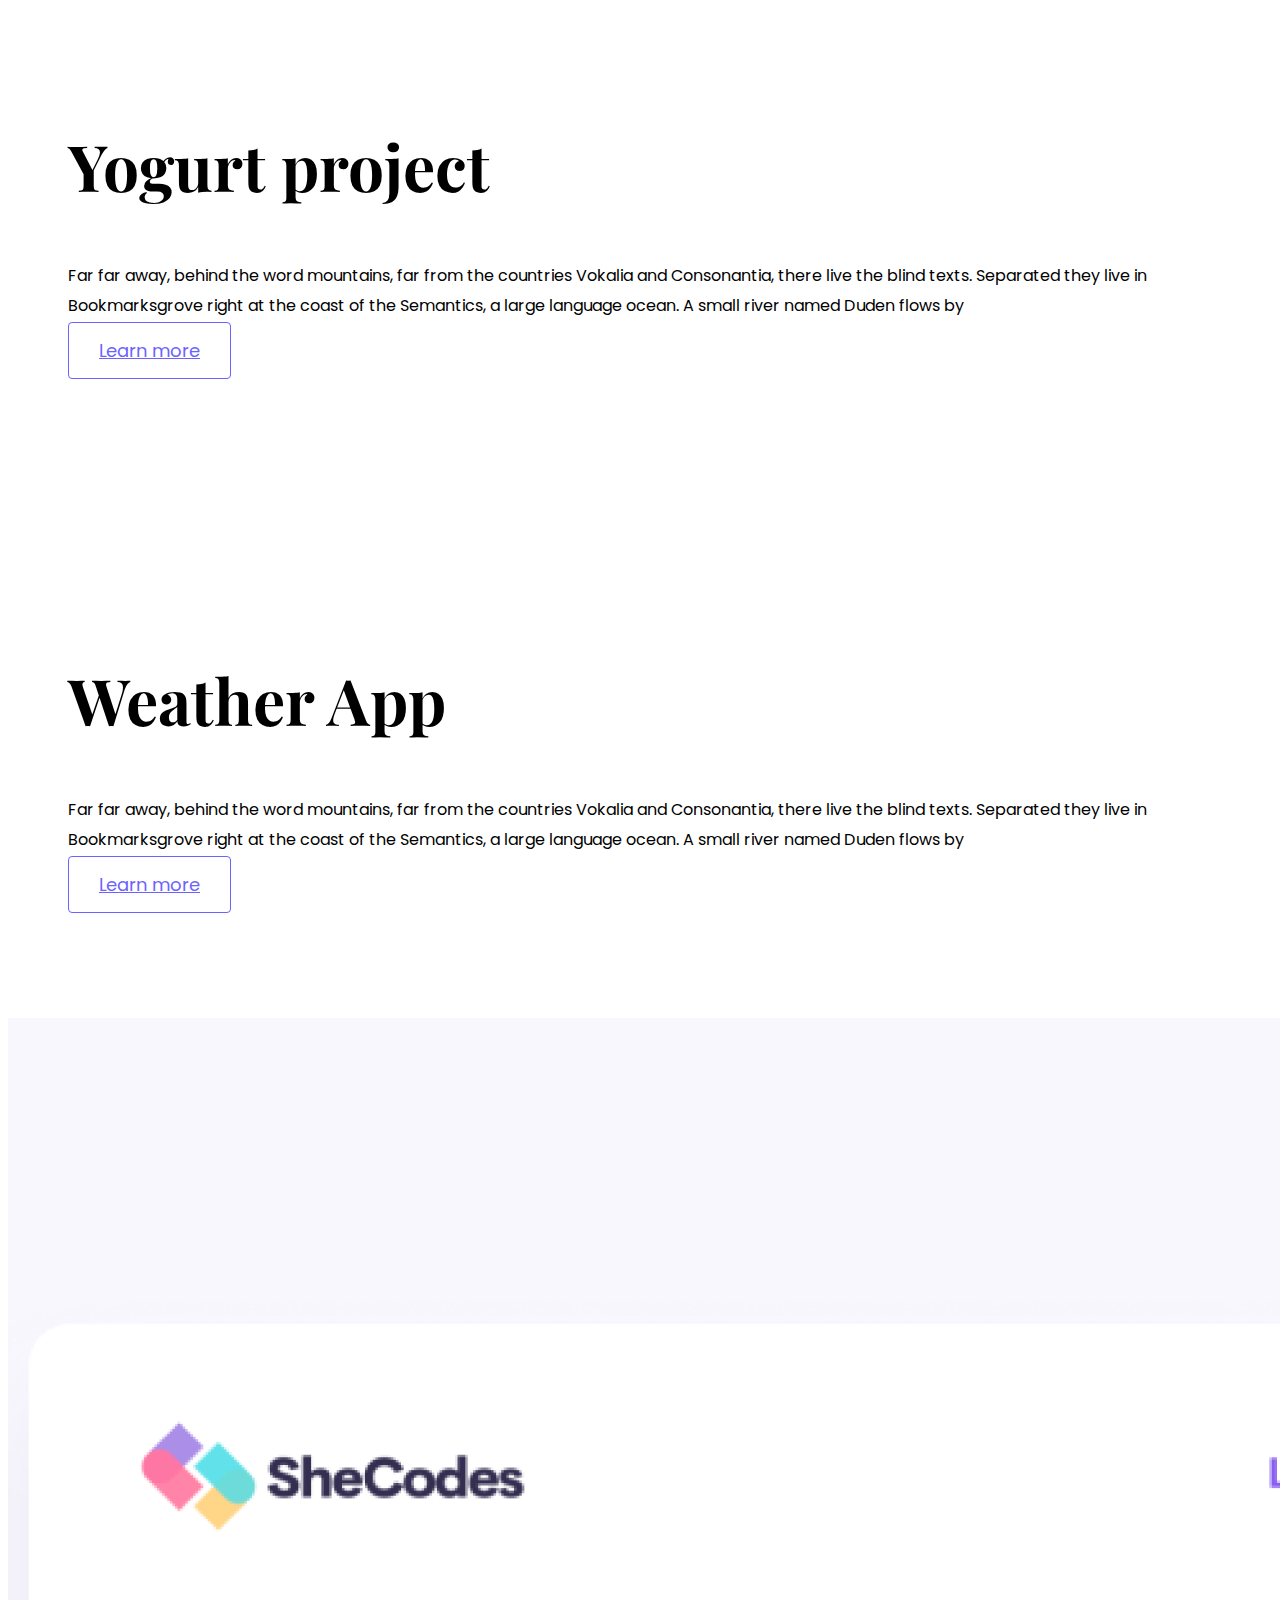
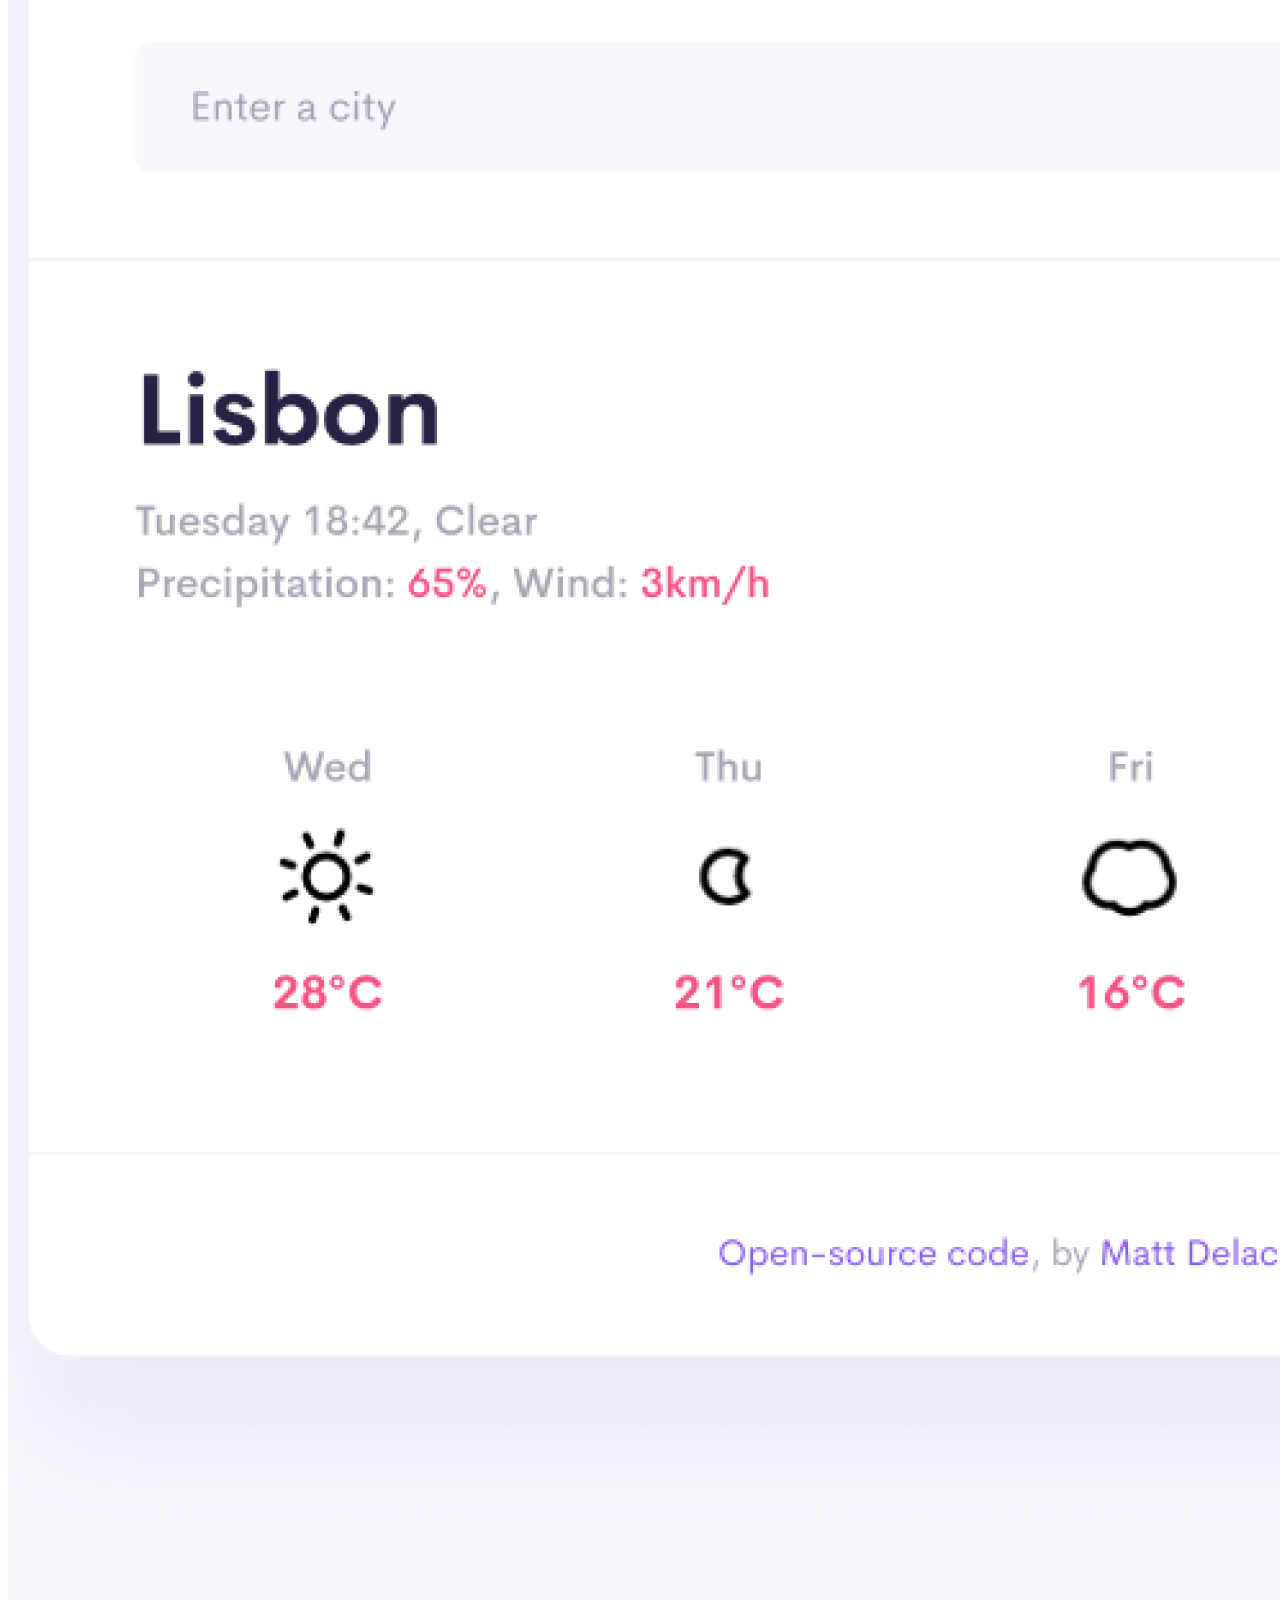
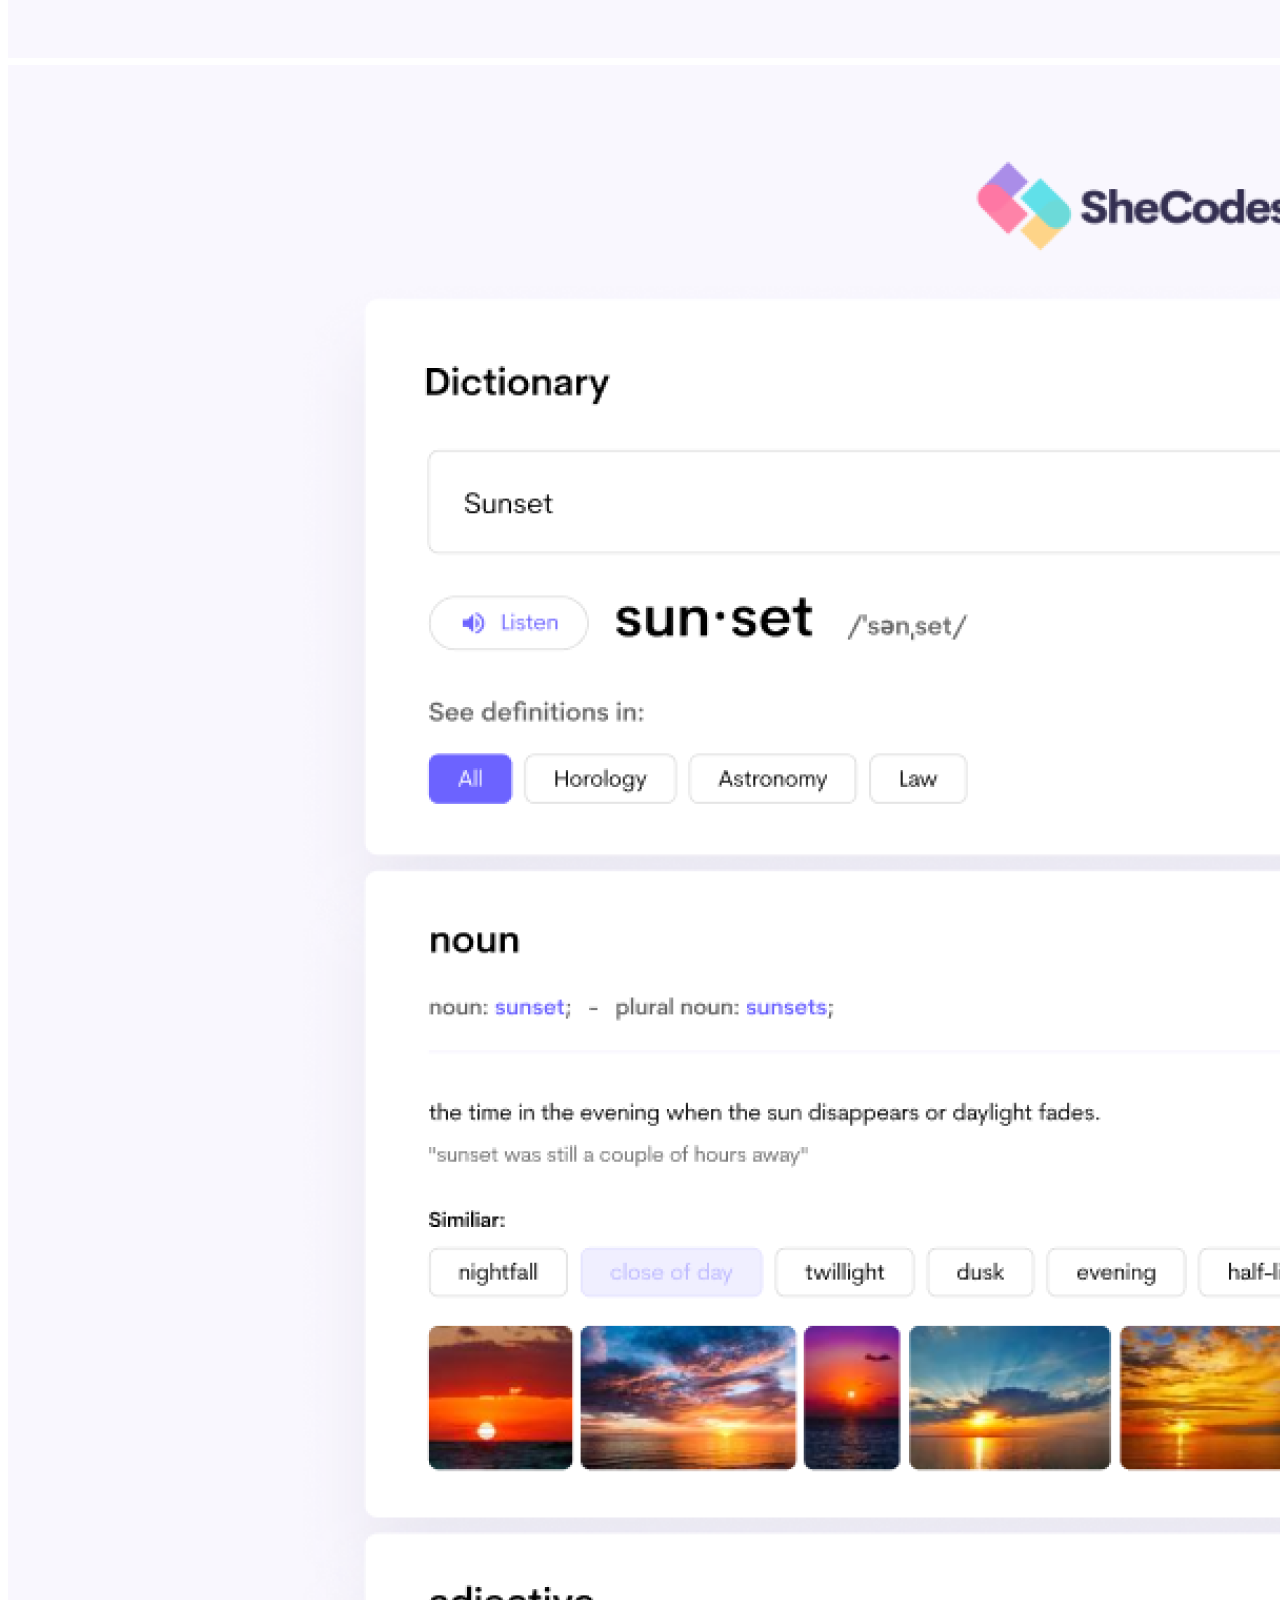
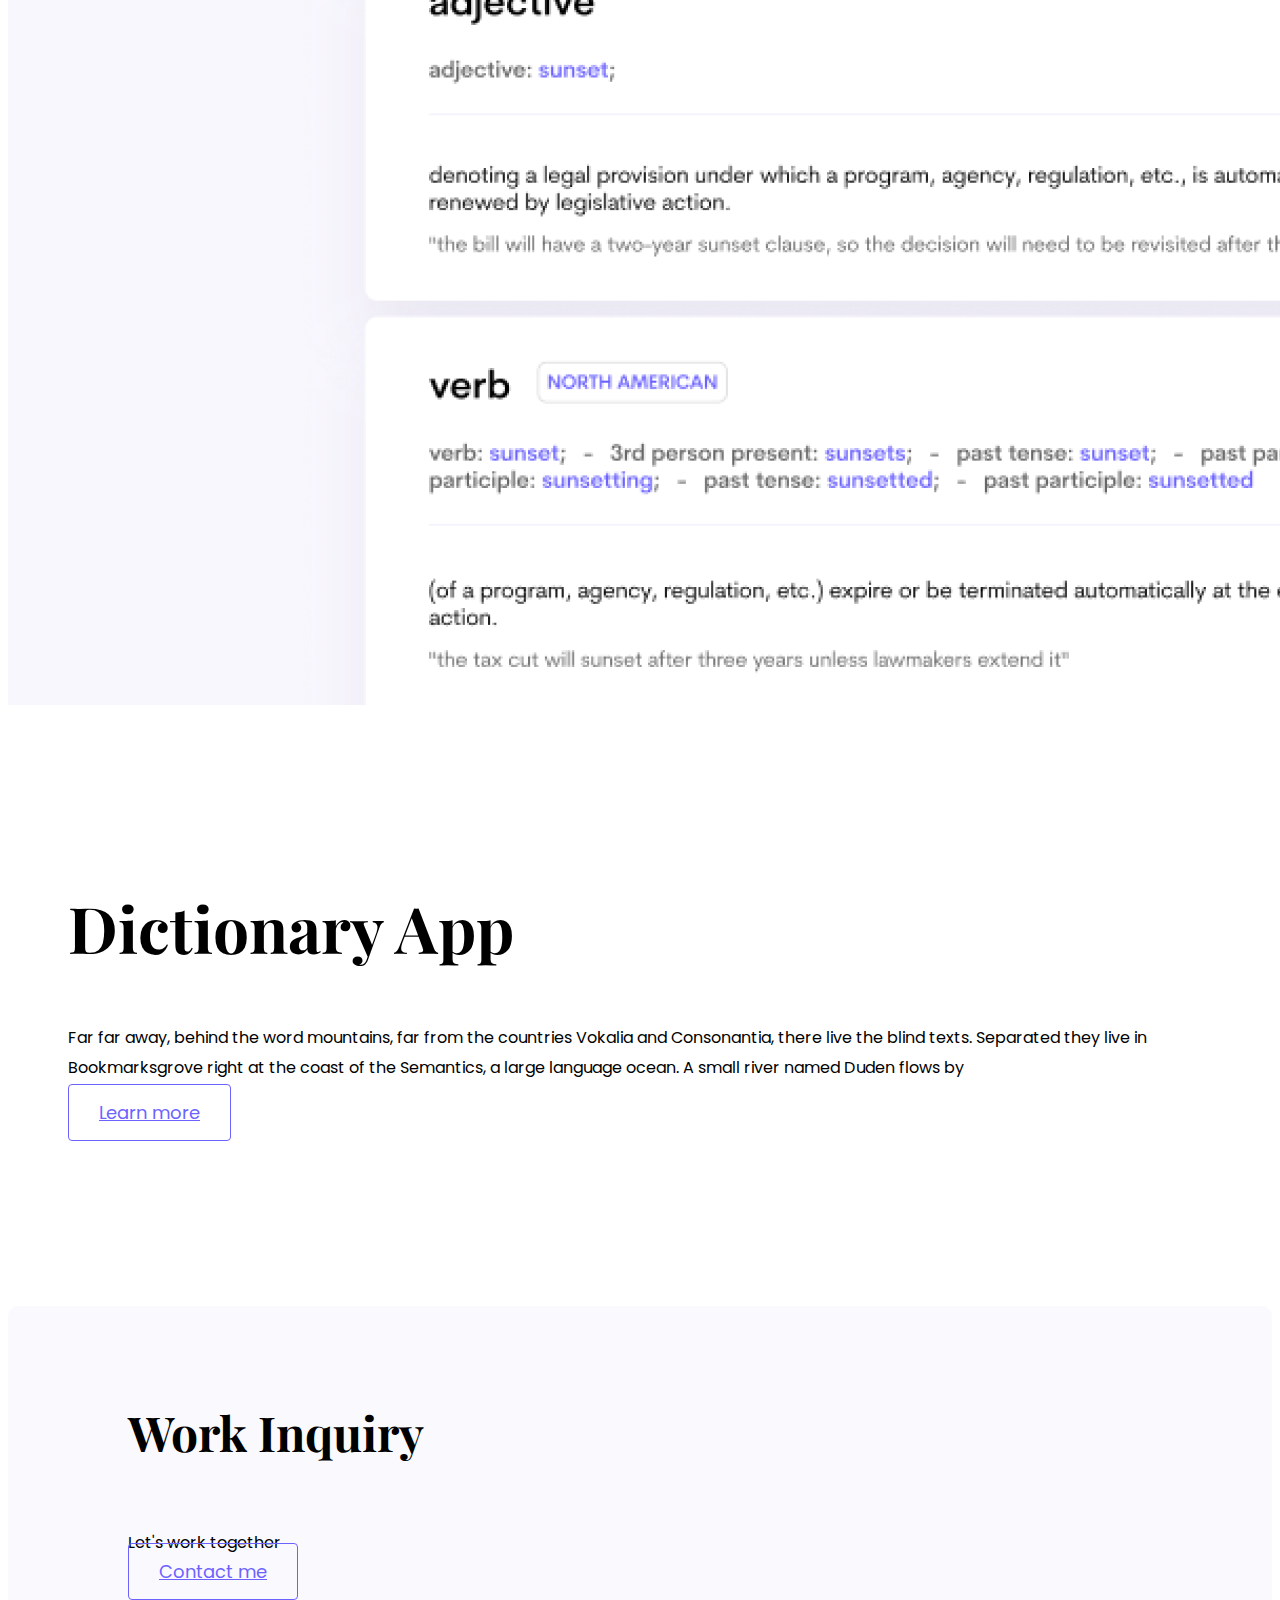
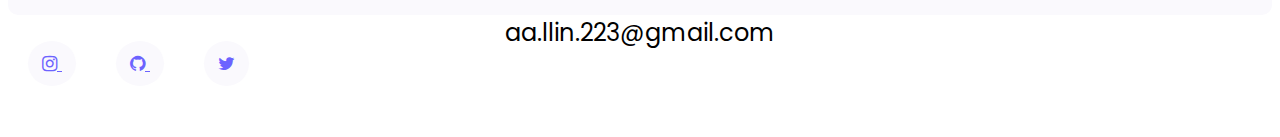
==== commit 40878f59: "Improved icons" ====
--- a/index.html
+++ b/index.html
@@ -5,6 +5,8 @@
   <meta charset="UTF-8">
   <meta http-equiv="X-UA-Compatible" content="IE=edge">
   <meta name="viewport" content="width=device-width, initial-scale=1.0">
+  <meta name="viewport" content="width=device-width, initial-scale=1">
+  <link rel="stylesheet" href="https://cdnjs.cloudflare.com/ajax/libs/font-awesome/4.7.0/css/font-awesome.min.css">
   <meta name="description" content="This is one of the site of a junior Front-end developer. You're welcome">
   <link href="https://cdn.jsdelivr.net/npm/bootstrap@5.0.2/dist/css/bootstrap.min.css" rel="stylesheet"
     integrity="sha384-EVSTQN3/azprG1Anm3QDgpJLIm9Nao0Yz1ztcQTwFspd3yD65VohhpuuCOmLASjC" crossorigin="anonymous">
@@ -139,13 +141,13 @@
       </div>
       <div class="social-links d-flex justify-content-center">
         <a href="https://instagram.com/anya13731">
-          <i class="fab fa-instagram"></i>
+          <i class="fa fa-instagram"></i>
         </a>
         <a href="https://github.com/AnniLix" target="_blank">
-          <i class="fab fa-github"></i>
+          <i class="fa fa-github"></i>
         </a>
         <a href="https://twitter.com/fluffy_bun_">
-          <i class="fab fa-twitter"></i>
+          <i class="fa fa-twitter"></i>
         </a>
       </div>
     </footer>
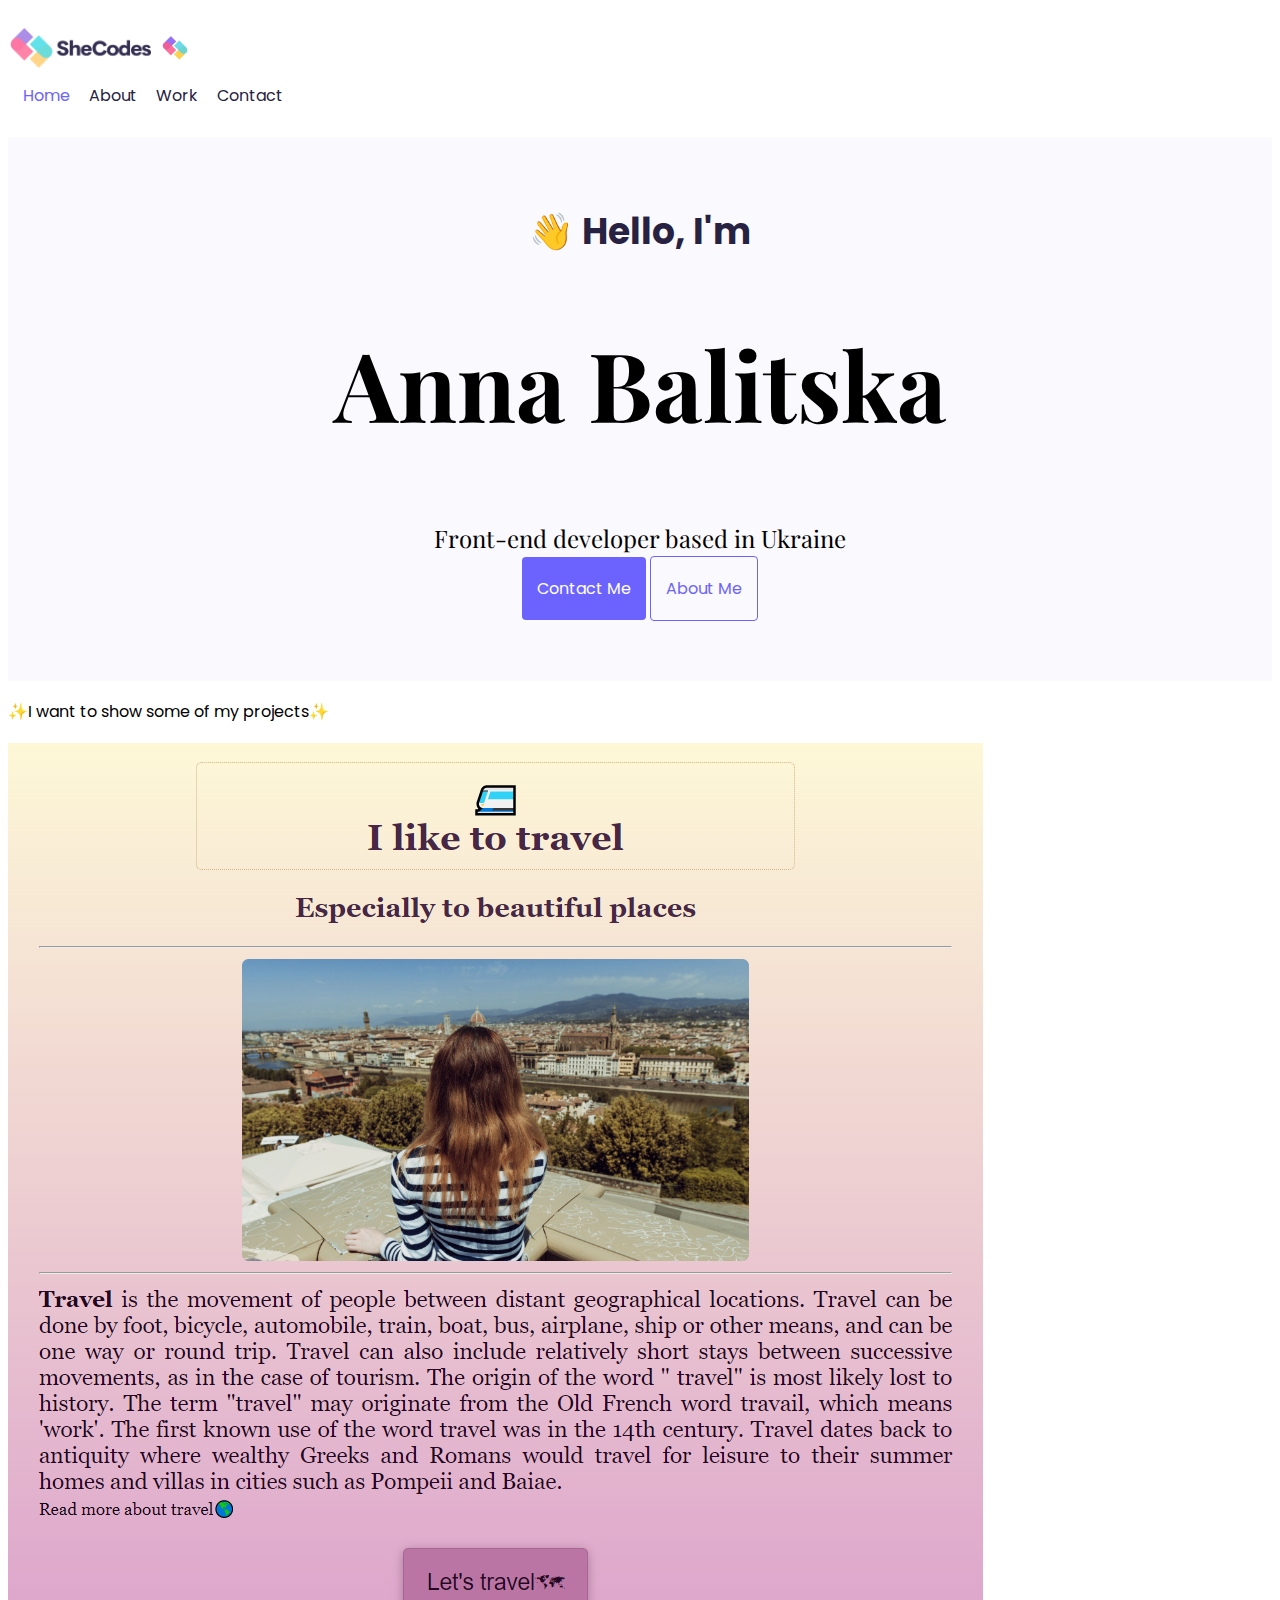
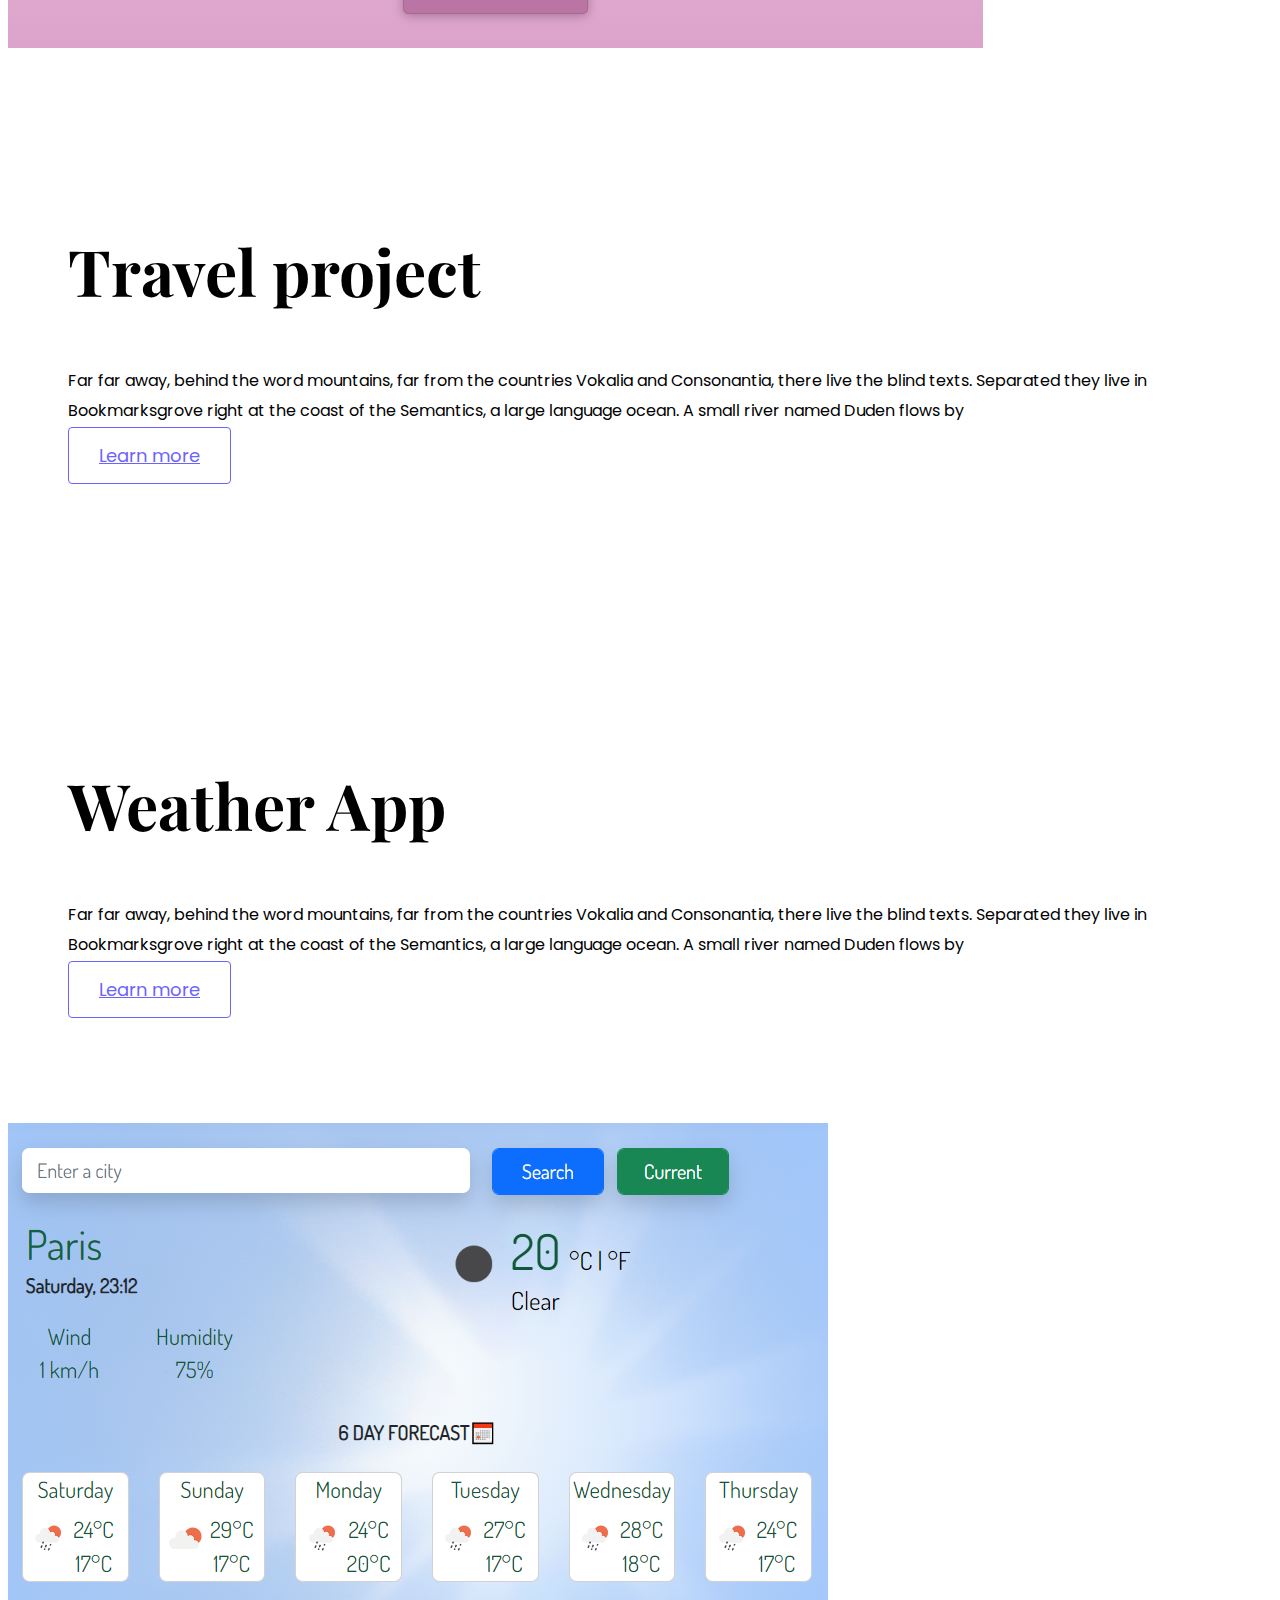
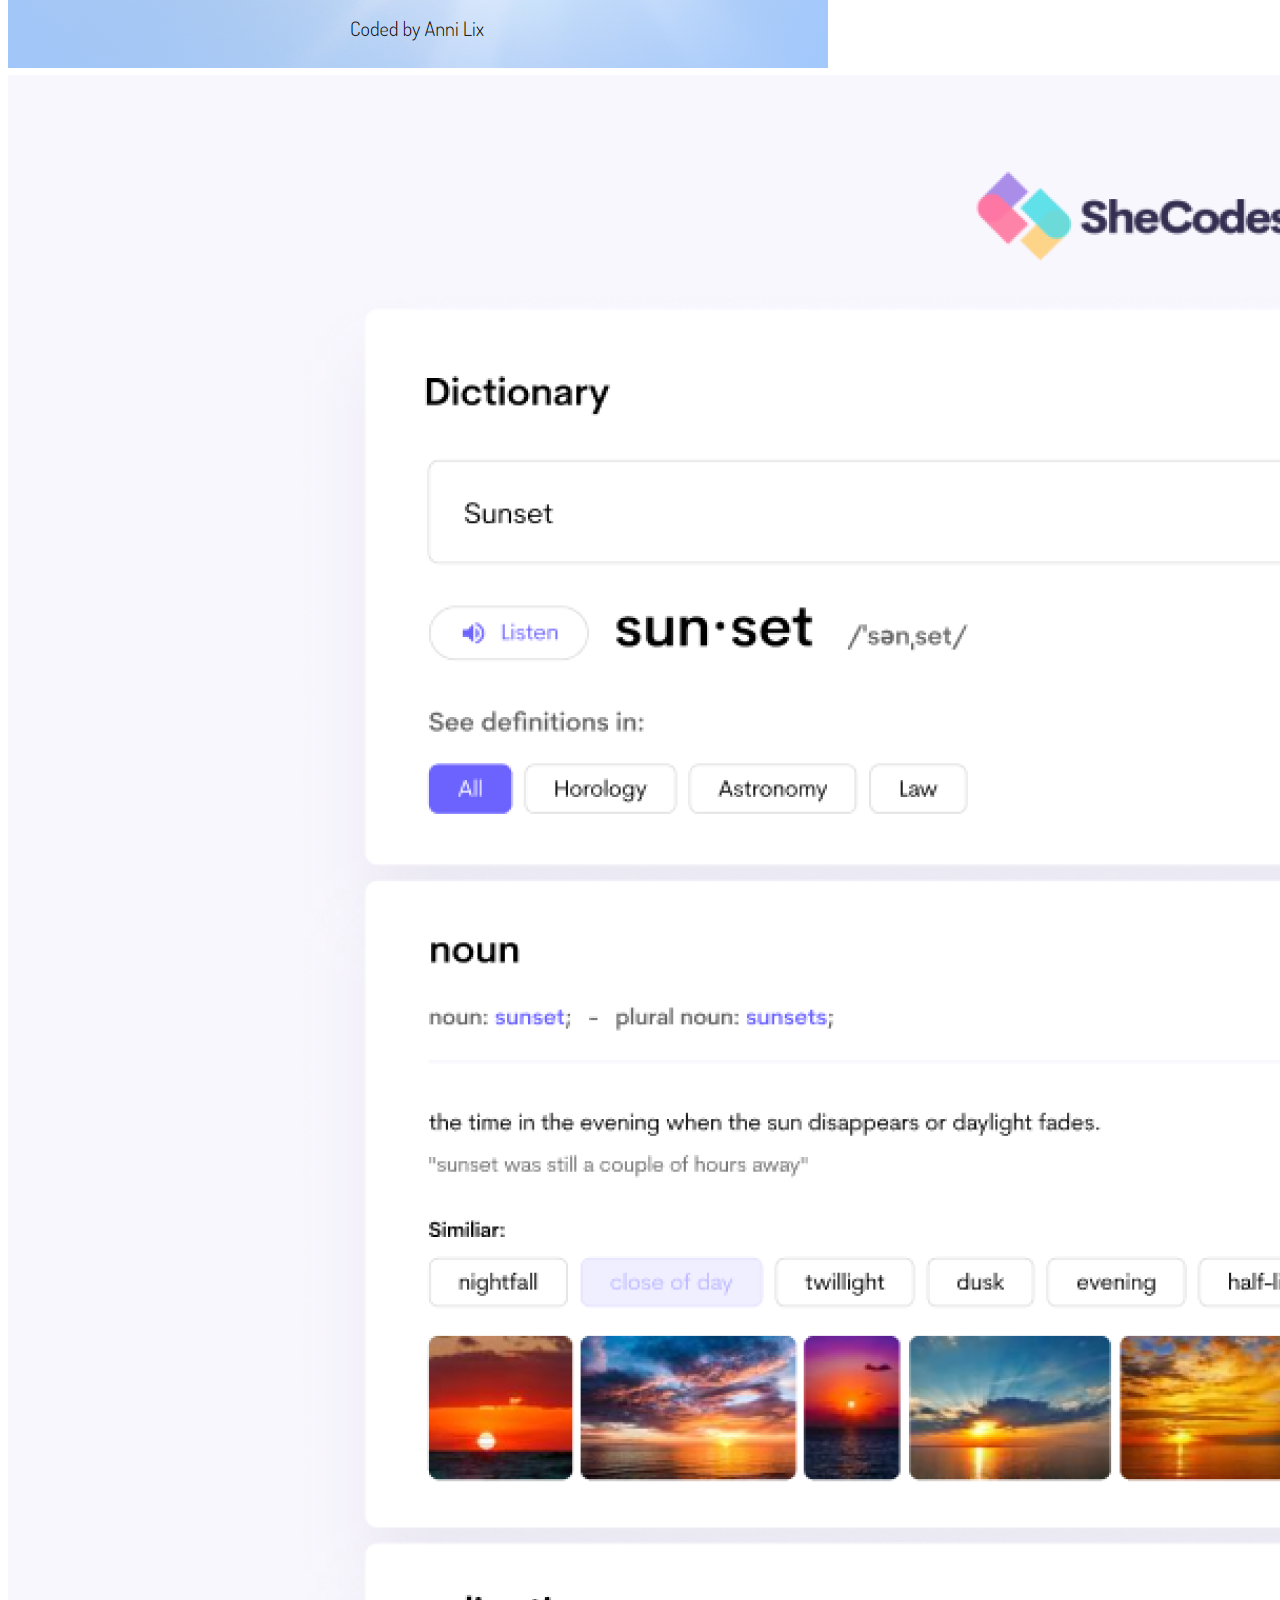
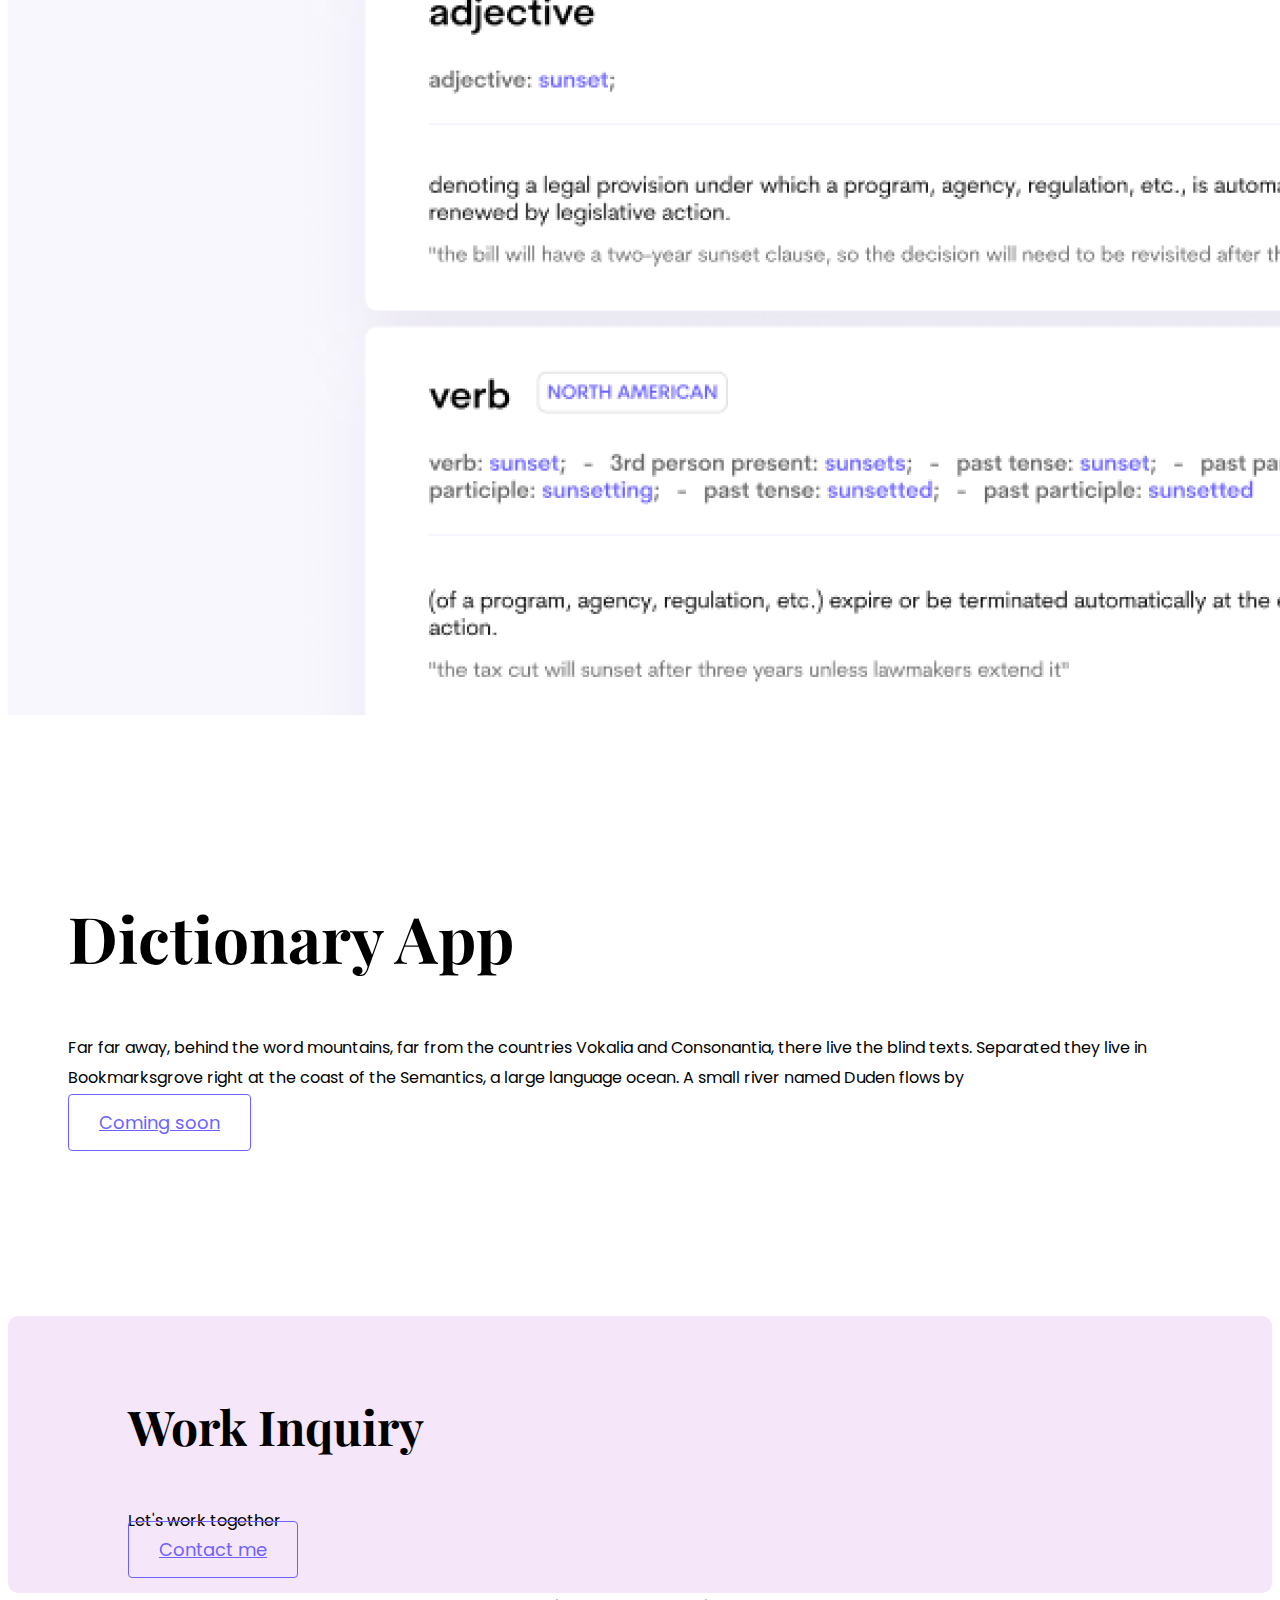
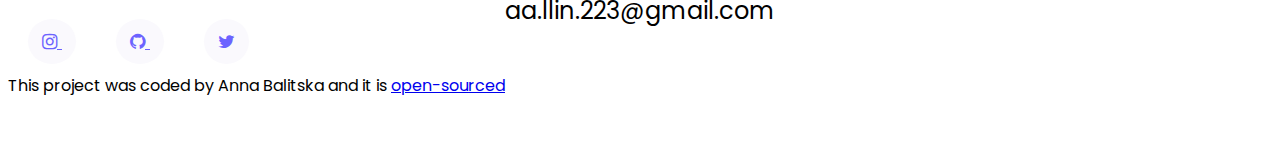
==== commit 021a25ee: "Improved all files and made them SEO friendly" ====
--- a/index.html
+++ b/index.html
@@ -24,23 +24,23 @@
 </head>
 
 <body>
-  <div class="container">
-    <nav class="d-flex justify-content-between">
+    <div class="container">
+      <nav class="d-flex justify-content-between">
       <a href="/">
-        <img src="images/logo.png" class="logo d-none d-md-block" alt="">
-        <img src="images/logo-small.jpg" class="logo d-block d-md-none" alt="">
+        <img src="images/logo.png" class="logo d-none d-md-block" alt="Logo">
+        <img src="images/logo-small.jpg" class="logo d-block d-md-none" alt="Logo">
       </a>
       <ul>
         <li class="active">
           <a href="/"> Home</a>
         </li>
         <li>
-          <a href="/about.html">About</a>
+          <a href="about.html" title="About Anna">About</a>
         </li>
         <li>
-          <a href="/work.html">Work</a>
+          <a href="work.html" title="Anna's work">Work</a>
         </li>
-        <li><a href="/contact.html">Contact</a>
+        <li><a href="contact.html" title="Contact Anna">Contact</a>
         </li>
       </ul>
     </nav>
@@ -56,7 +56,7 @@
       Front-end developer based in Ukraine
     </h2>
     <div>
-      <a href="about.html#contact" class="primary-link">Contact me</a>
+      <a href="contact.html" class="primary-link" title="Contact">Contact me</a>
       <a href="about.html" class="second-link">About me</a>
     </div>
   </div>
@@ -66,11 +66,11 @@
   <div class="container">
     <div class="row mb-5">
       <div class="col d-none d-lg-block">
-        <img src="images/yogurt.png" alt="yogurt image" class="img-fluid rounded">
+        <img src="images/travel.PNG" alt="Travel image" class="img-fluid rounded">
       </div>
       <div class="col">
         <div class="project-description">
-          <h2 class="mb-5">Yogurt project</h2>
+          <h2 class="mb-5">Travel project</h2>
           <p class="mb-5 text-muted">
             Far far away, behind the word mountains, far from the countries Vokalia and Consonantia, there live the
             blind
@@ -80,7 +80,7 @@
             named
             Duden flows by
           </p>
-          <a href="" class="btn btn-branding-outline">Learn more</a>
+          <a href="work.html" class="btn btn-branding-outline">Learn more</a>
         </div>
       </div>
     </div>
@@ -97,11 +97,11 @@
             named
             Duden flows by
           </p>
-          <a href="" class="btn btn-branding-outline">Learn more</a>
+          <a href="work.html" class="btn btn-branding-outline">Learn more</a>
         </div>
       </div>
       <div class="col d-none d-lg-block">
-        <img src="images/weather.png" alt="weather image" class="img-fluid rounded">
+        <img src="images/WeatherApp.PNG" alt="weather image" class="img-fluid rounded">
       </div>
     </div>
     <div class="row">
@@ -120,16 +120,16 @@
             named
             Duden flows by
           </p>
-          <a href="" class="btn btn-branding-outline">Learn more</a>
+          <a href="work.html" class="btn btn-branding-outline">Coming soon</a>
         </div>
       </div>
     </div>
     <footer>
       <div class="contact-box justify-content-between mb-5 d-none d-md-flex">
         <div>
-          <h4>
+          <h3>
             Work Inquiry
-          </h4>
+          </h3>
           <p>Let's work together</p>
         </div>
         <div>
@@ -137,19 +137,22 @@
         </div>
       </div>
       <div class="d-flex justify-content-center mb-5">
-        <a href="mailto:aa.llin.223@gmail.com" class="email-link">aa.llin.223@gmail.com</a>
+        <a href="mailto:aa.llin.223@gmail.com" class="email-link" title="Mail">aa.llin.223@gmail.com</a>
       </div>
-      <div class="social-links d-flex justify-content-center">
-        <a href="https://instagram.com/anya13731">
+      <div class="social-links d-flex justify-content-center mb-3">
+        <a href="https://instagram.com/anya13731" title="Instagram">
           <i class="fa fa-instagram"></i>
         </a>
-        <a href="https://github.com/AnniLix" target="_blank">
+        <a href="https://github.com/AnniLix" target="_blank" title="Github">
           <i class="fa fa-github"></i>
         </a>
         <a href="https://twitter.com/fluffy_bun_">
           <i class="fa fa-twitter"></i>
         </a>
       </div>
+      <p class="text-center">This project was coded by Anna Balitska and it is
+        <a href="https://github.com/AnniLix/portfolio-project" target="_blank">open-sourced</a>
+      </p>
     </footer>
   </div>
 </body>
--- a/design/style.css
+++ b/design/style.css
@@ -1,6 +1,7 @@
 :root {
   --branding-color: #6c63ff;
   --secondary-color: #faf9fd;
+  --basic-color: #f5e6f9;
   --default-font-family: 'Poppins', sans-serif;
   --heading-font-family: 'Playfair Display', serif;
 }
@@ -30,7 +31,7 @@
   font-size: 64px;
 }
 
-h4 {
+h3 {
   font-size: 48px;
 }
 
@@ -41,7 +42,7 @@
 }
 
 .content-container {
-  padding: 160px 20px;
+  padding: 60px 20px;
 }
 
 .content h1 {
@@ -96,7 +97,7 @@
 .hero {
   background: var(--secondary-color);
   text-align: center;
-  padding: 160px 20px;
+  padding: 80px 20px;
 }
 
 .hero p {
@@ -179,9 +180,9 @@
 }
 
 footer .contact-box {
- background: var(--secondary-color);
- padding: 30px 120px;
- border-radius: 10px; 
+  background: var(--basic-color);
+  padding: 30px 120px;
+  border-radius: 10px;
 }
 
 footer .contact-box p {
@@ -214,22 +215,17 @@
   background: var(--branding-color);
 }
 
-
 @media (max-width: 900px) {
   h1 {
-    font-size: 44px;
-    line-height: 56px;
+    font-size: 44px !important;
+    line-height: 56px !important;
   }
   h2 {
     font-size: 44px;
   }
 
-  h4 {
+  h3 {
     font-size: 26px;
-  }
-
-  .hero {
-    padding: 80px 20px;
   }
 
   .project-description {
@@ -238,7 +234,11 @@
   }
 
   .content {
+    padding: 0;
     text-align: center;
-    padding: 0;
-  }
-}
+  }
+
+  .content-container {
+    padding: 30px 20px;
+  }
+}
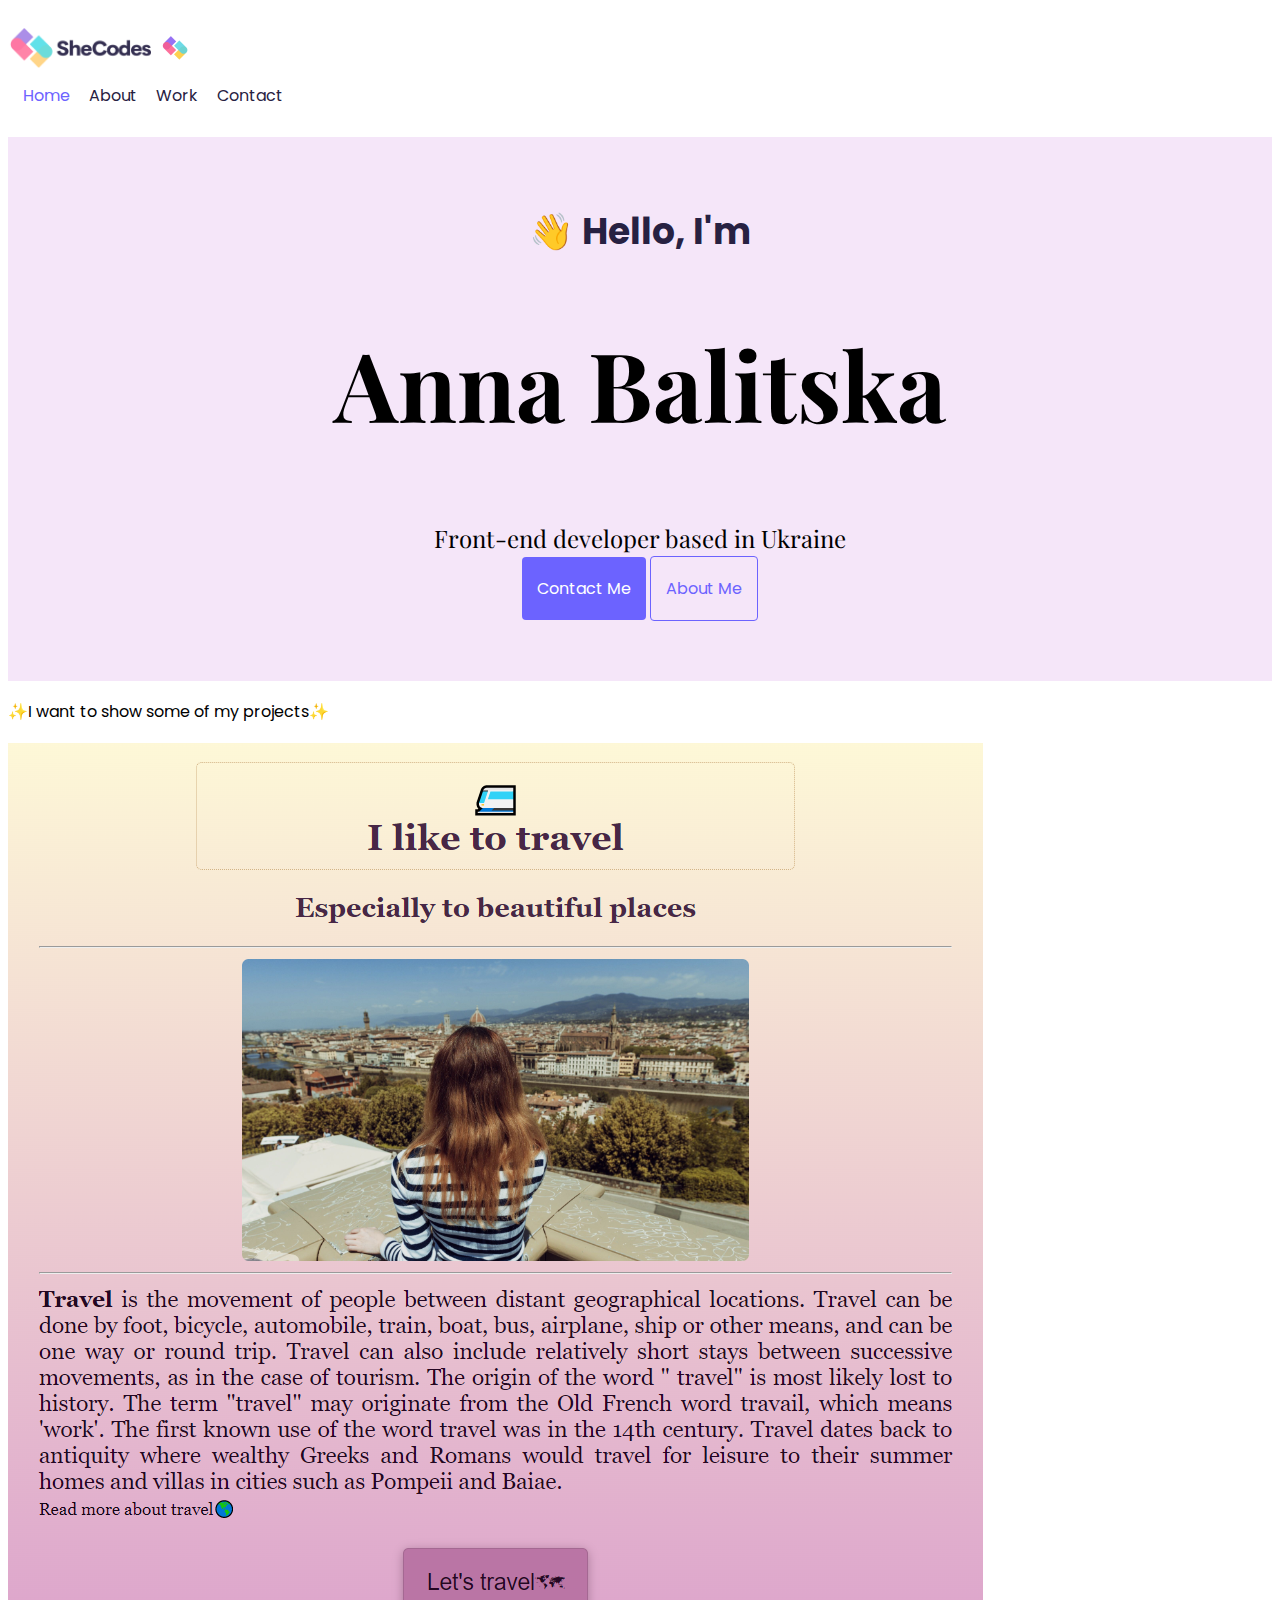
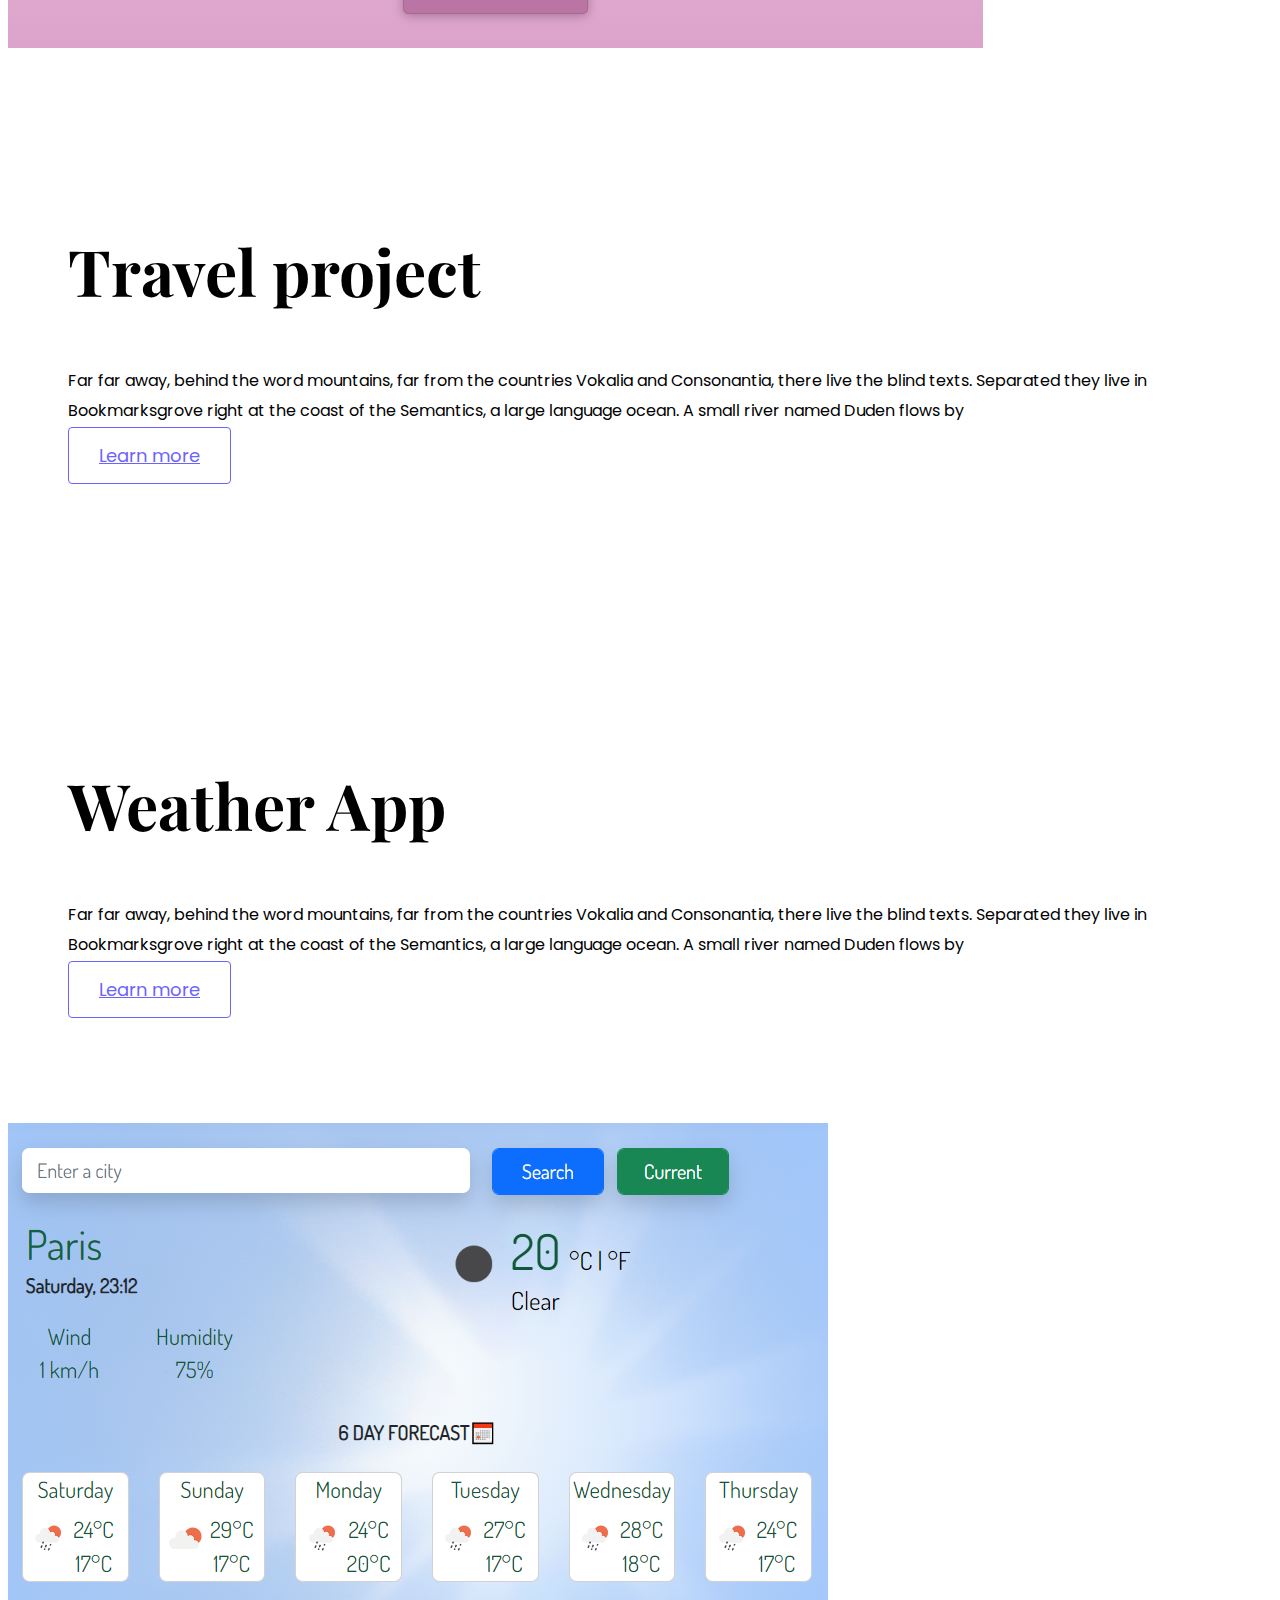
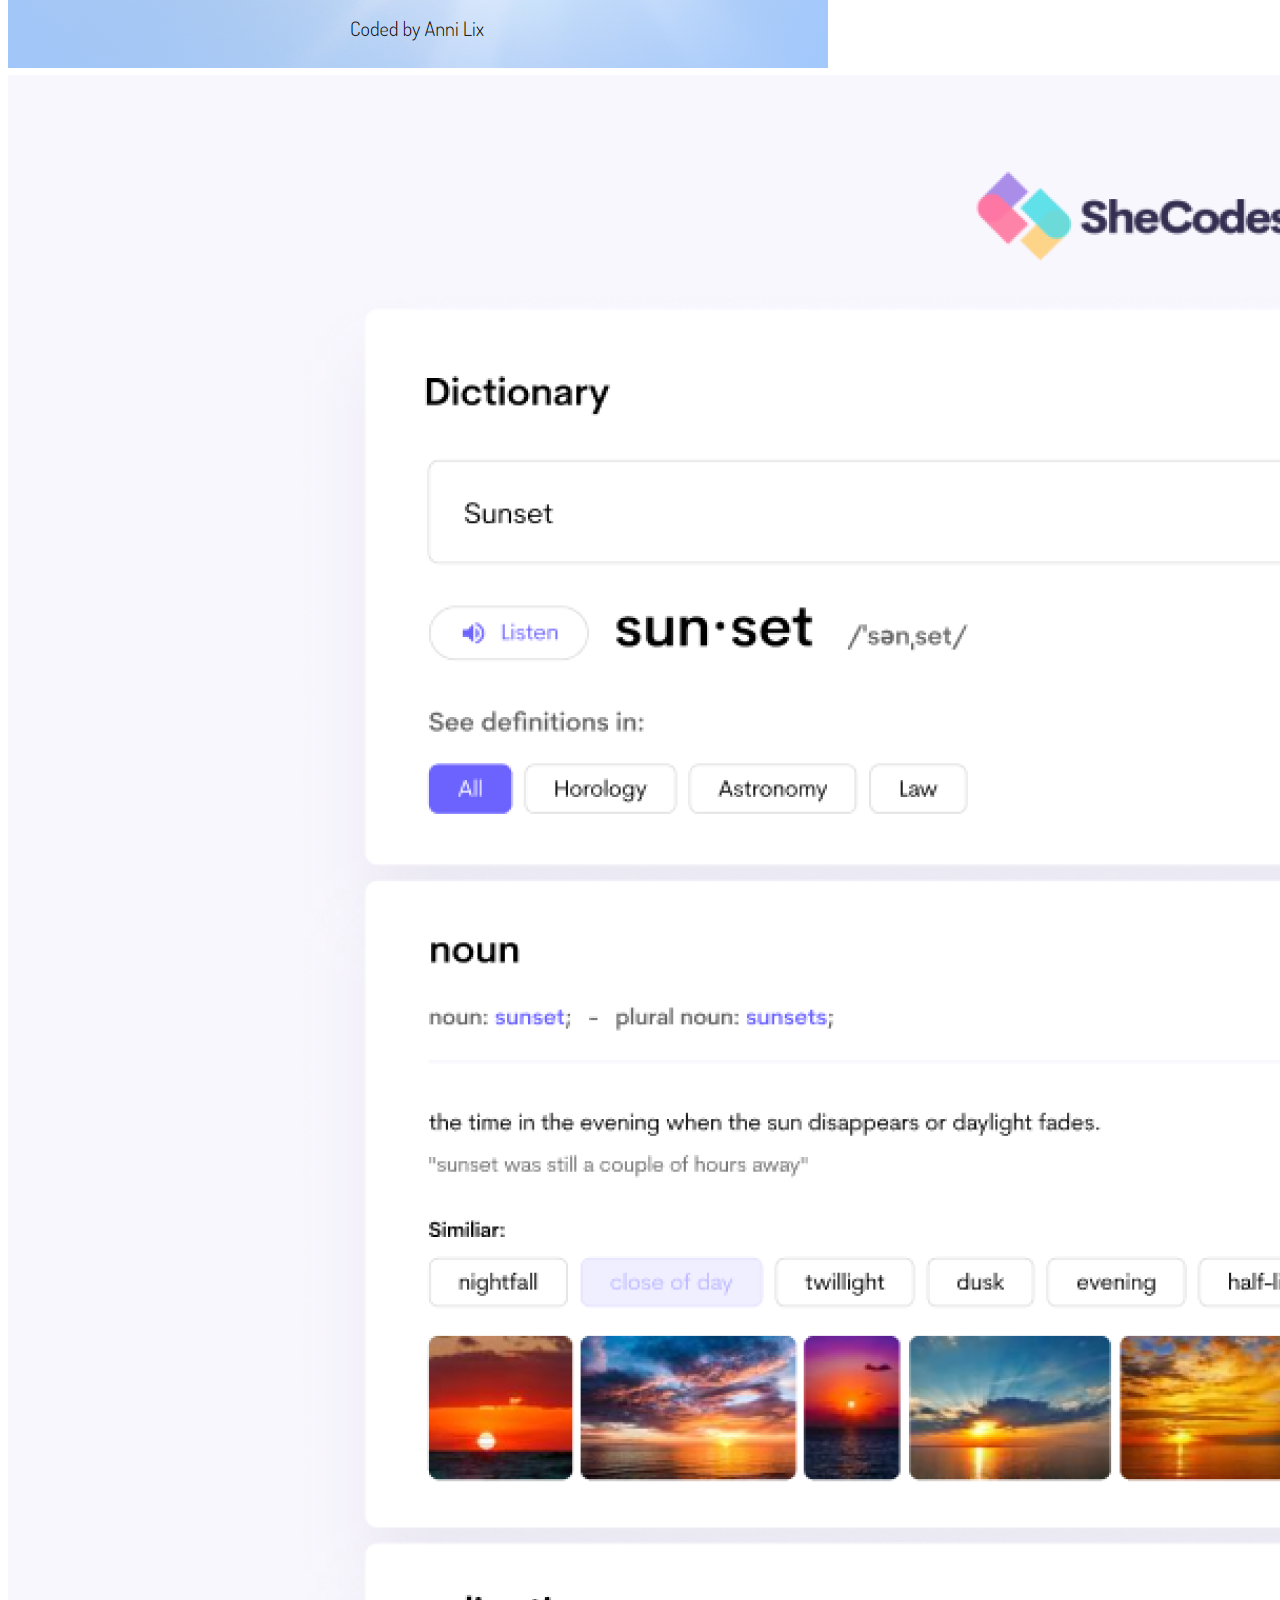
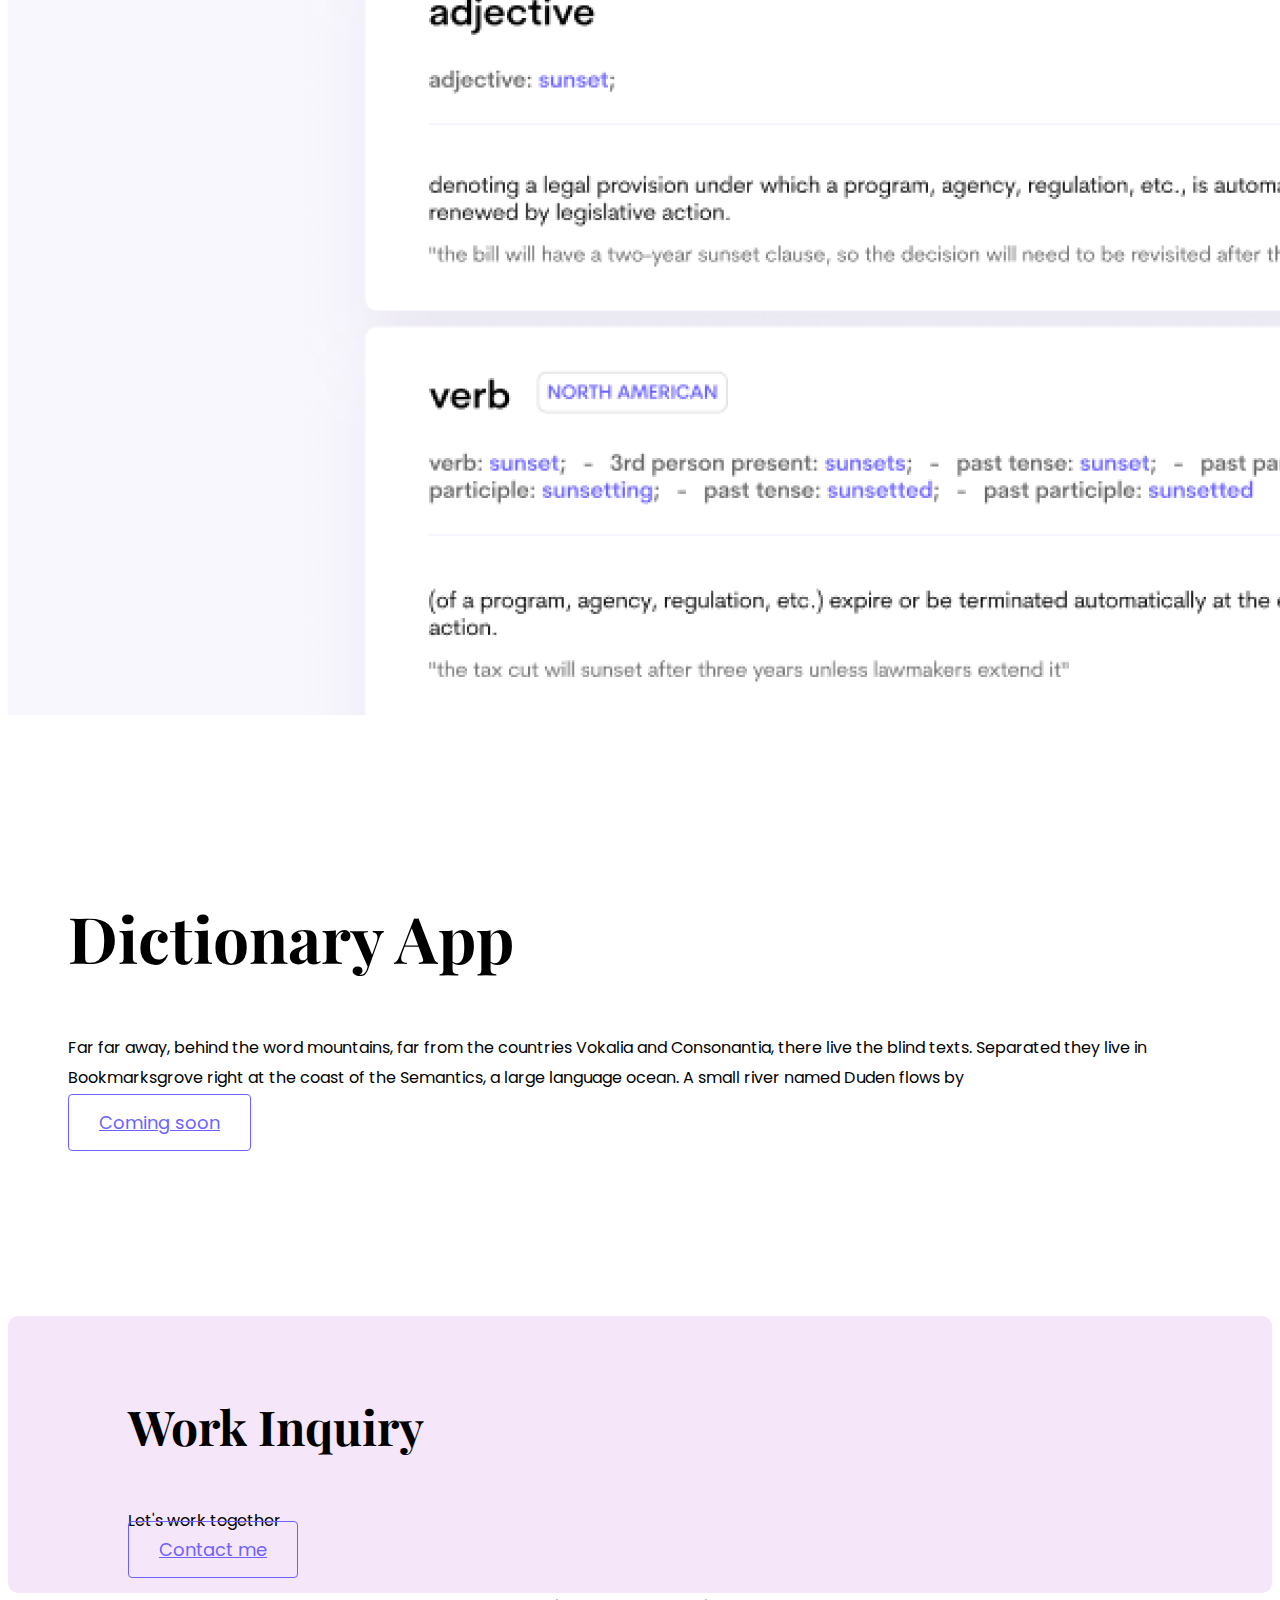
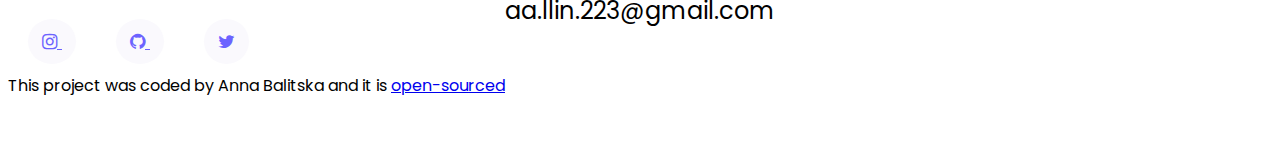
==== commit b265adf5: "Added color and fixed home links" ====
--- a/index.html
+++ b/index.html
@@ -26,13 +26,13 @@
 <body>
     <div class="container">
       <nav class="d-flex justify-content-between">
-      <a href="/">
+      <a href="index.html">
         <img src="images/logo.png" class="logo d-none d-md-block" alt="Logo">
         <img src="images/logo-small.jpg" class="logo d-block d-md-none" alt="Logo">
       </a>
       <ul>
         <li class="active">
-          <a href="/"> Home</a>
+          <a href="index.html"> Home</a>
         </li>
         <li>
           <a href="about.html" title="About Anna">About</a>
--- a/design/style.css
+++ b/design/style.css
@@ -46,6 +46,7 @@
 }
 
 .content h1 {
+  text-align: left;
   font-size: 64px;
   line-height: 80px;
 }
@@ -95,7 +96,7 @@
 }
 
 .hero {
-  background: var(--secondary-color);
+  background: var(--basic-color);
   text-align: center;
   padding: 80px 20px;
 }
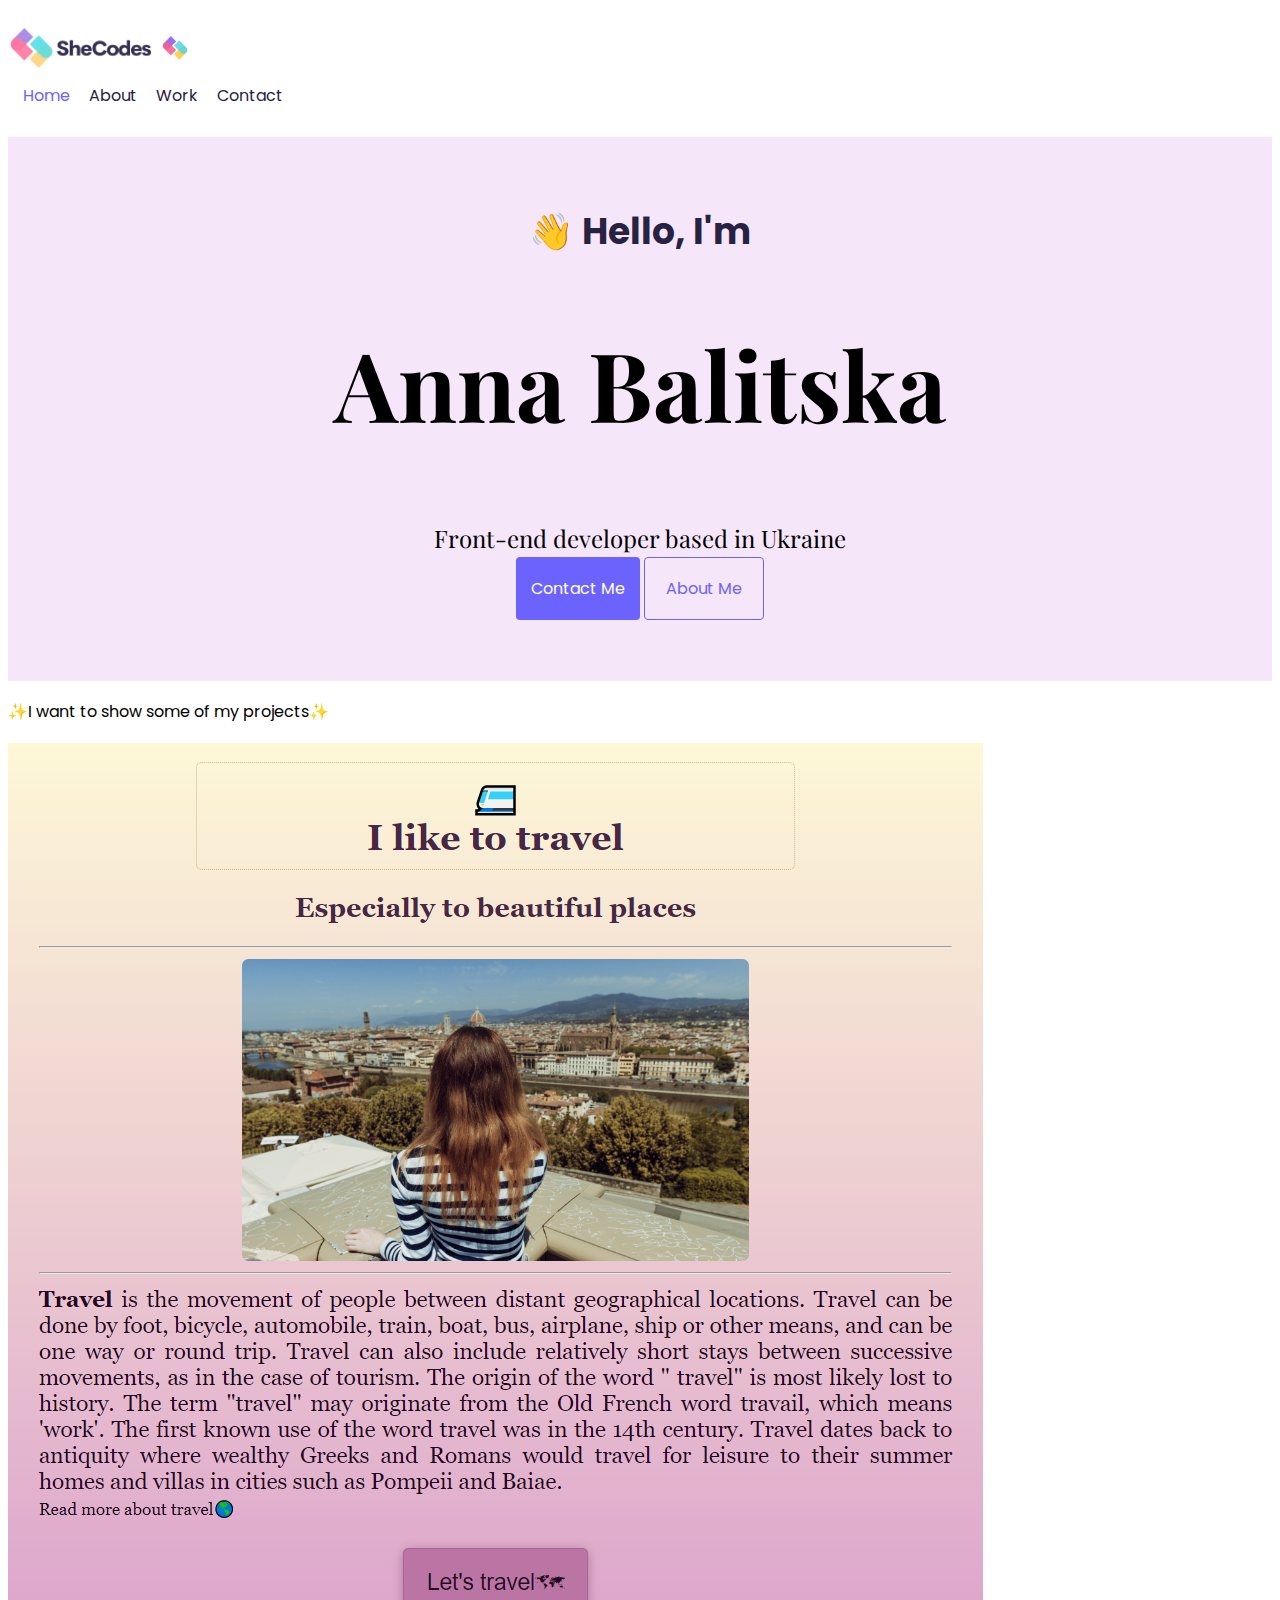
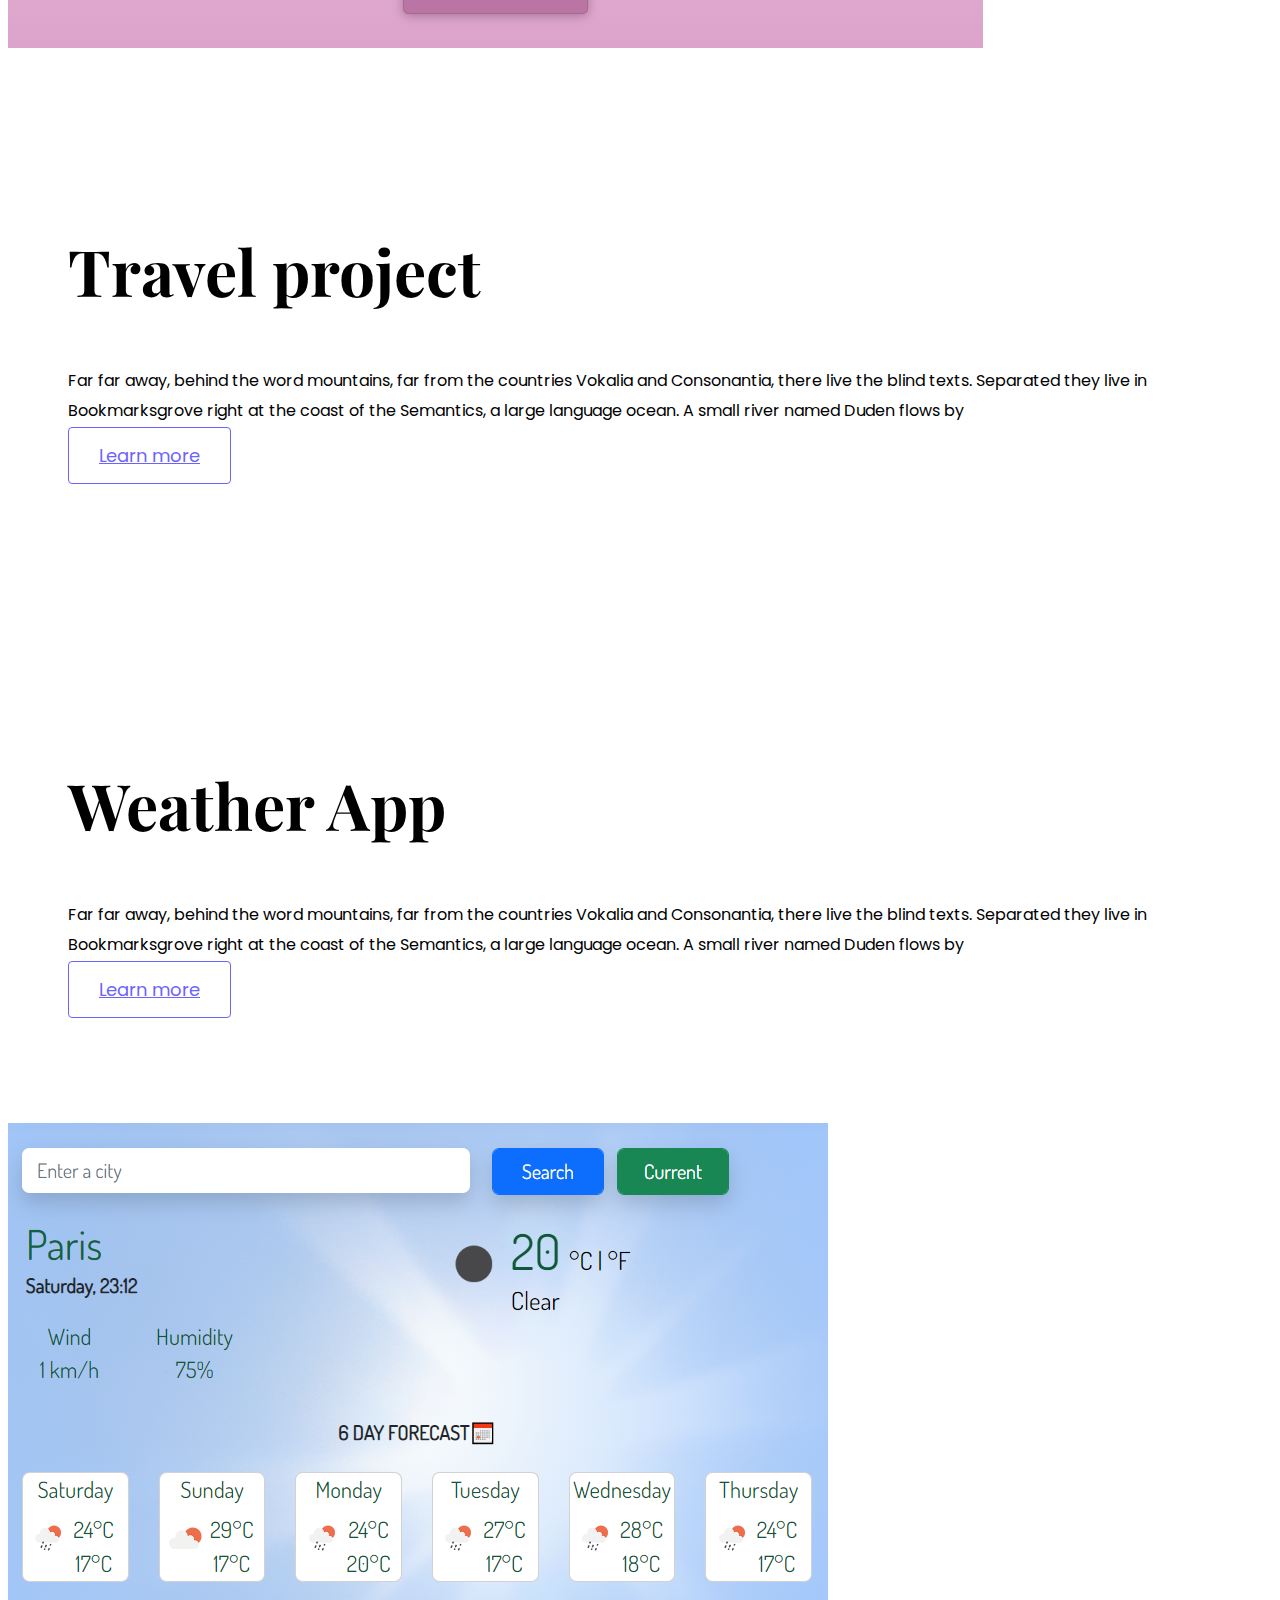
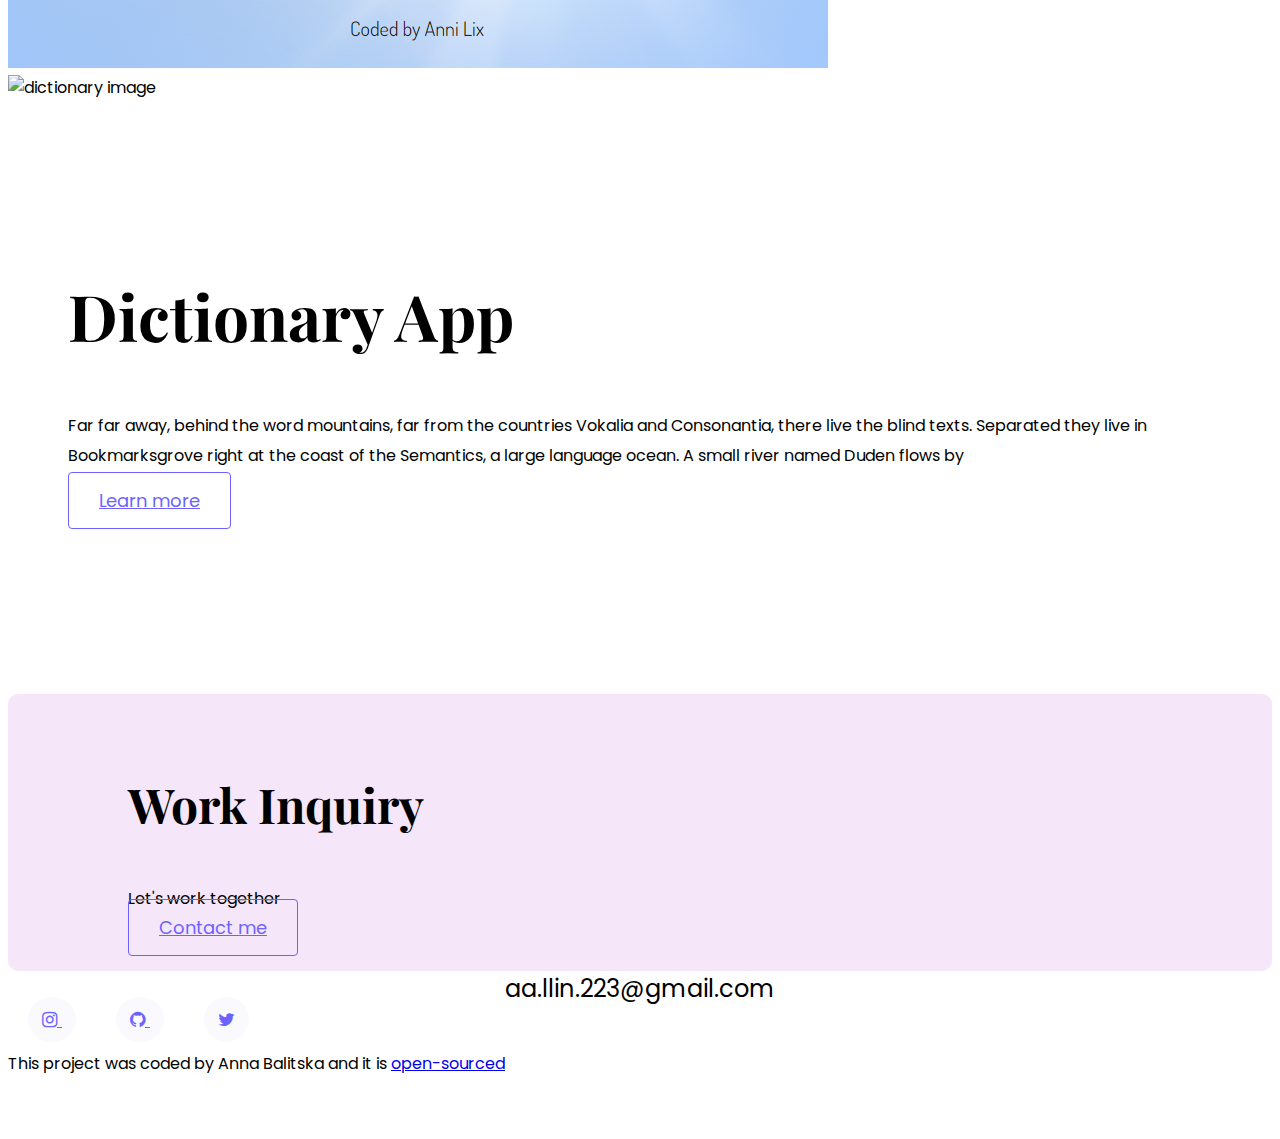
==== commit e39e8837: "update links" ====
--- a/index.html
+++ b/index.html
@@ -120,7 +120,7 @@
             named
             Duden flows by
           </p>
-          <a href="work.html" class="btn btn-branding-outline">Coming soon</a>
+          <a href="work.html" class="btn btn-branding-outline">Learn more</a>
         </div>
       </div>
     </div>
--- a/design/style.css
+++ b/design/style.css
@@ -88,11 +88,23 @@
 
 .second-link {
   border-radius: 4px;
-  padding: 20px 15px;
+  padding: 19px 21px;
   text-decoration: none;
   text-transform: capitalize;
   color: var(--branding-color);
   border: 1px solid var(--branding-color);
+}
+
+.dictionary-img {
+  max-width: 100%;
+  margin: 0 auto;
+  display: block;
+}
+
+.dictionary-app,
+.weather-app {
+  text-decoration: none;
+  color: black;
 }
 
 .hero {
@@ -229,16 +241,16 @@
     font-size: 26px;
   }
 
-  .project-description {
-    padding: 0;
-    text-align: center;
-  }
-
+  .project-description,
   .content {
     padding: 0;
     text-align: center;
   }
 
+  .content h1 {
+    text-align: center;
+  }
+
   .content-container {
     padding: 30px 20px;
   }
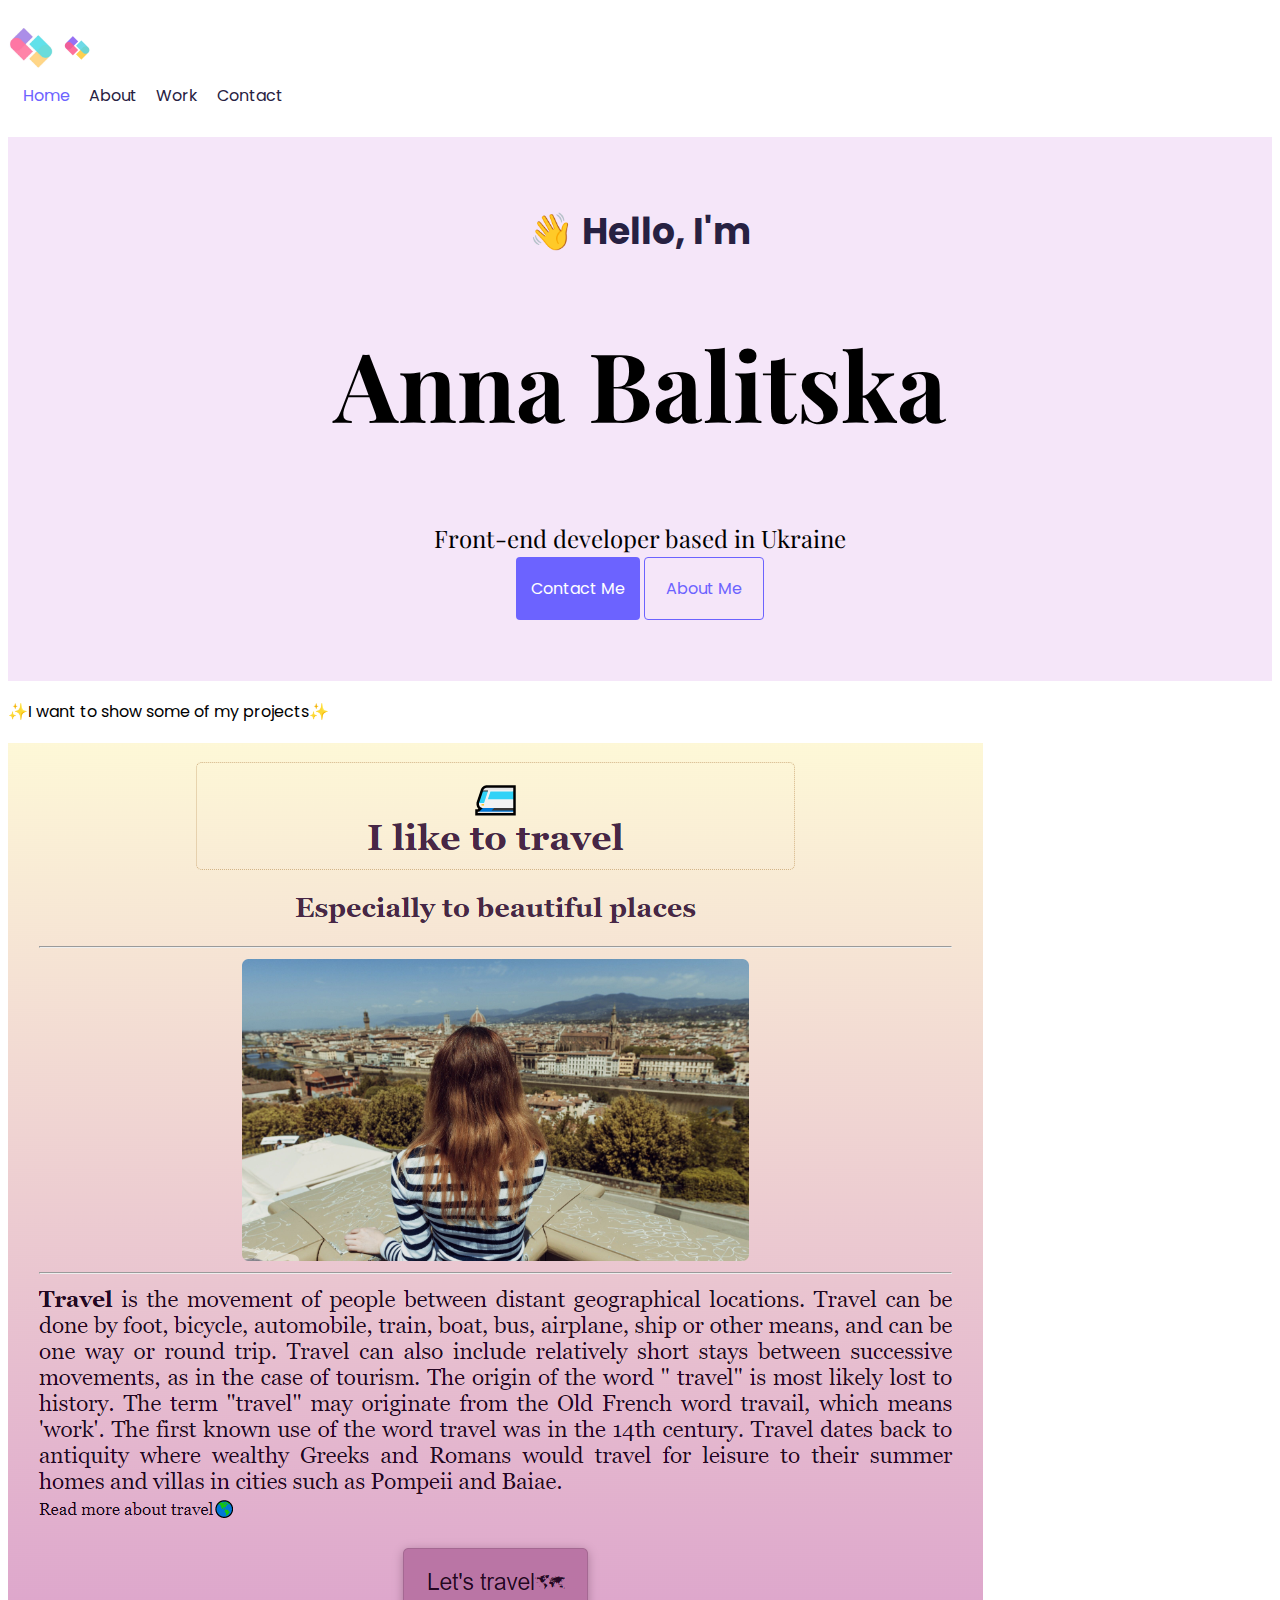
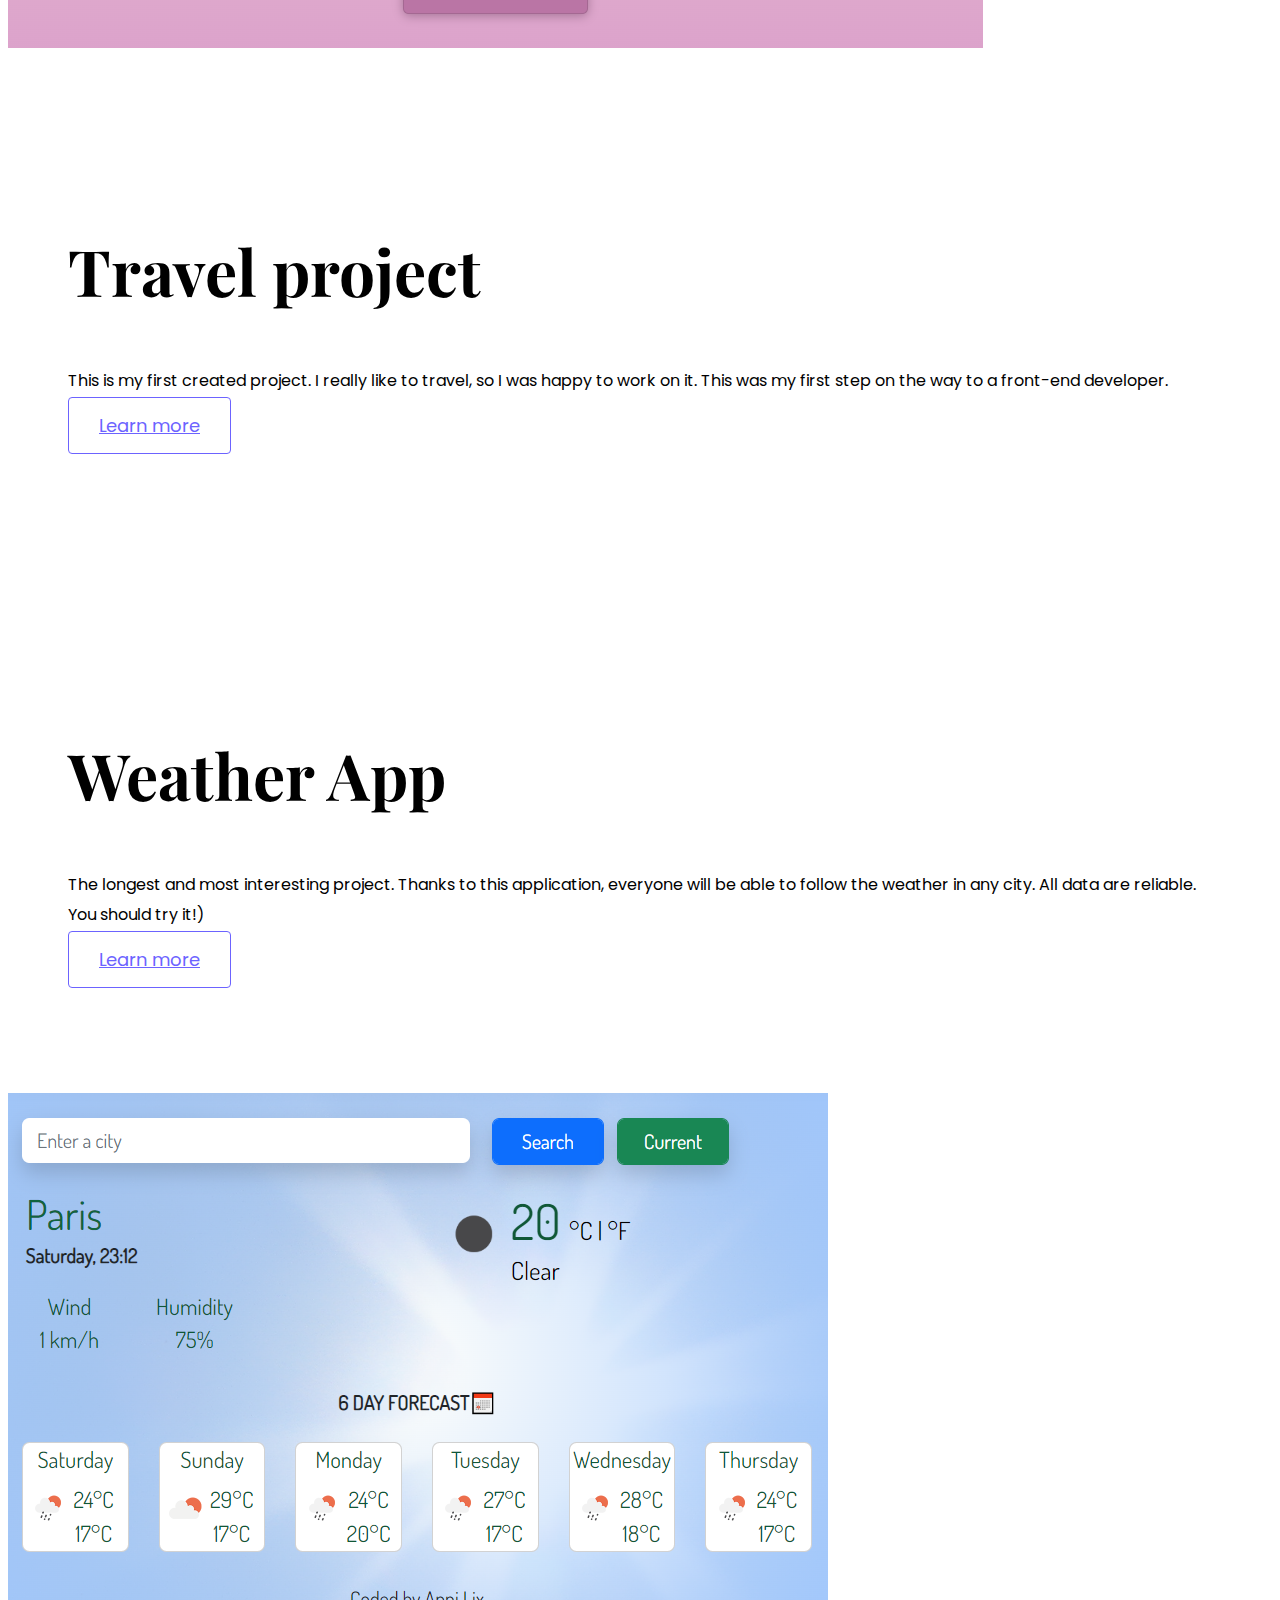
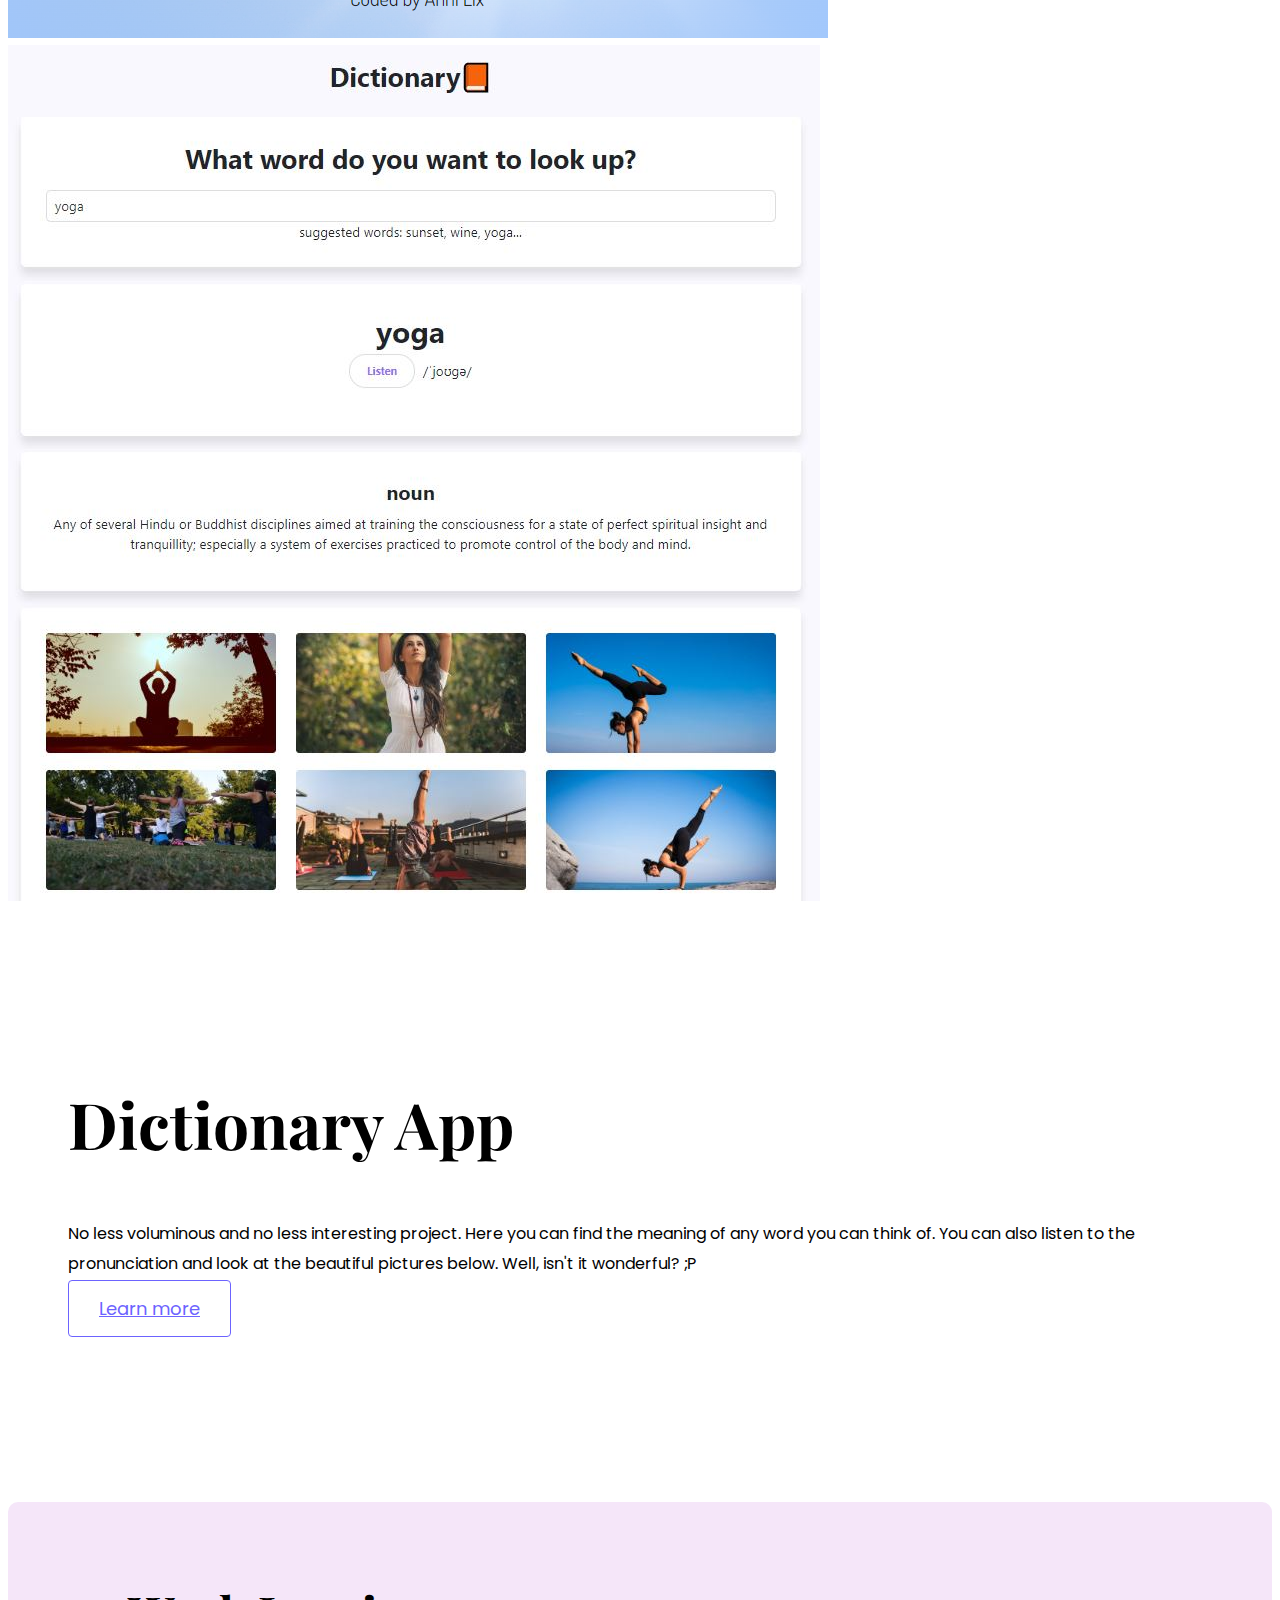
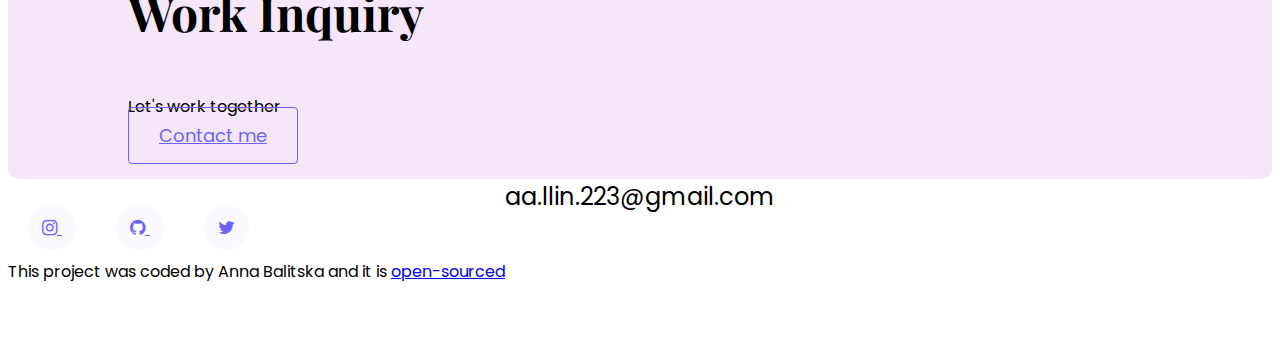
==== commit f8282eb7: "added description" ====
--- a/index.html
+++ b/index.html
@@ -24,10 +24,10 @@
 </head>
 
 <body>
-    <div class="container">
-      <nav class="d-flex justify-content-between">
+  <div class="container">
+    <nav class="d-flex justify-content-between">
       <a href="index.html">
-        <img src="images/logo.png" class="logo d-none d-md-block" alt="Logo">
+        <img src="images/logo...JPG" class="logo d-none d-md-block" alt="Logo">
         <img src="images/logo-small.jpg" class="logo d-block d-md-none" alt="Logo">
       </a>
       <ul>
@@ -72,30 +72,22 @@
         <div class="project-description">
           <h2 class="mb-5">Travel project</h2>
           <p class="mb-5 text-muted">
-            Far far away, behind the word mountains, far from the countries Vokalia and Consonantia, there live the
-            blind
-            texts.
-            Separated they live in Bookmarksgrove right at the coast of the Semantics, a large language ocean. A small
-            river
-            named
-            Duden flows by
+            This is my first created project. I really like to travel, so I was happy to work on it. This was my first
+            step on the
+            way to a front-end developer.
           </p>
           <a href="work.html" class="btn btn-branding-outline">Learn more</a>
         </div>
       </div>
     </div>
-    <div class="row mb-5">
+    <div class="row mb-1">
       <div class="col">
         <div class="project-description">
           <h2 class="mb-5">Weather App</h2>
           <p class="mb-5 text-muted">
-            Far far away, behind the word mountains, far from the countries Vokalia and Consonantia, there live the
-            blind
-            texts.
-            Separated they live in Bookmarksgrove right at the coast of the Semantics, a large language ocean. A small
-            river
-            named
-            Duden flows by
+            The longest and most interesting project. Thanks to this application, everyone will be able to follow the
+            weather in any
+            city. All data are reliable. You should try it!)
           </p>
           <a href="work.html" class="btn btn-branding-outline">Learn more</a>
         </div>
@@ -106,19 +98,15 @@
     </div>
     <div class="row">
       <div class="col d-none d-lg-block">
-        <img src="images/dictionary.png" alt="dictionary image" class="img-fluid rounded">
+        <img src="images/dictionary-app.png" alt="dictionary image" class="img-fluid rounded">
       </div>
       <div class="col">
         <div class="project-description">
           <h2 class="mb-5">Dictionary App</h2>
           <p class="mb-5 text-muted">
-            Far far away, behind the word mountains, far from the countries Vokalia and Consonantia, there live the
-            blind
-            texts.
-            Separated they live in Bookmarksgrove right at the coast of the Semantics, a large language ocean. A small
-            river
-            named
-            Duden flows by
+            No less voluminous and no less interesting project. Here you can find the meaning of any word you can think
+            of. You can
+            also listen to the pronunciation and look at the beautiful pictures below. Well, isn't it wonderful? ;P
           </p>
           <a href="work.html" class="btn btn-branding-outline">Learn more</a>
         </div>
--- a/design/style.css
+++ b/design/style.css
@@ -102,7 +102,9 @@
 }
 
 .dictionary-app,
-.weather-app {
+.weather-app,
+.car-project,
+.travel-project {
   text-decoration: none;
   color: black;
 }
